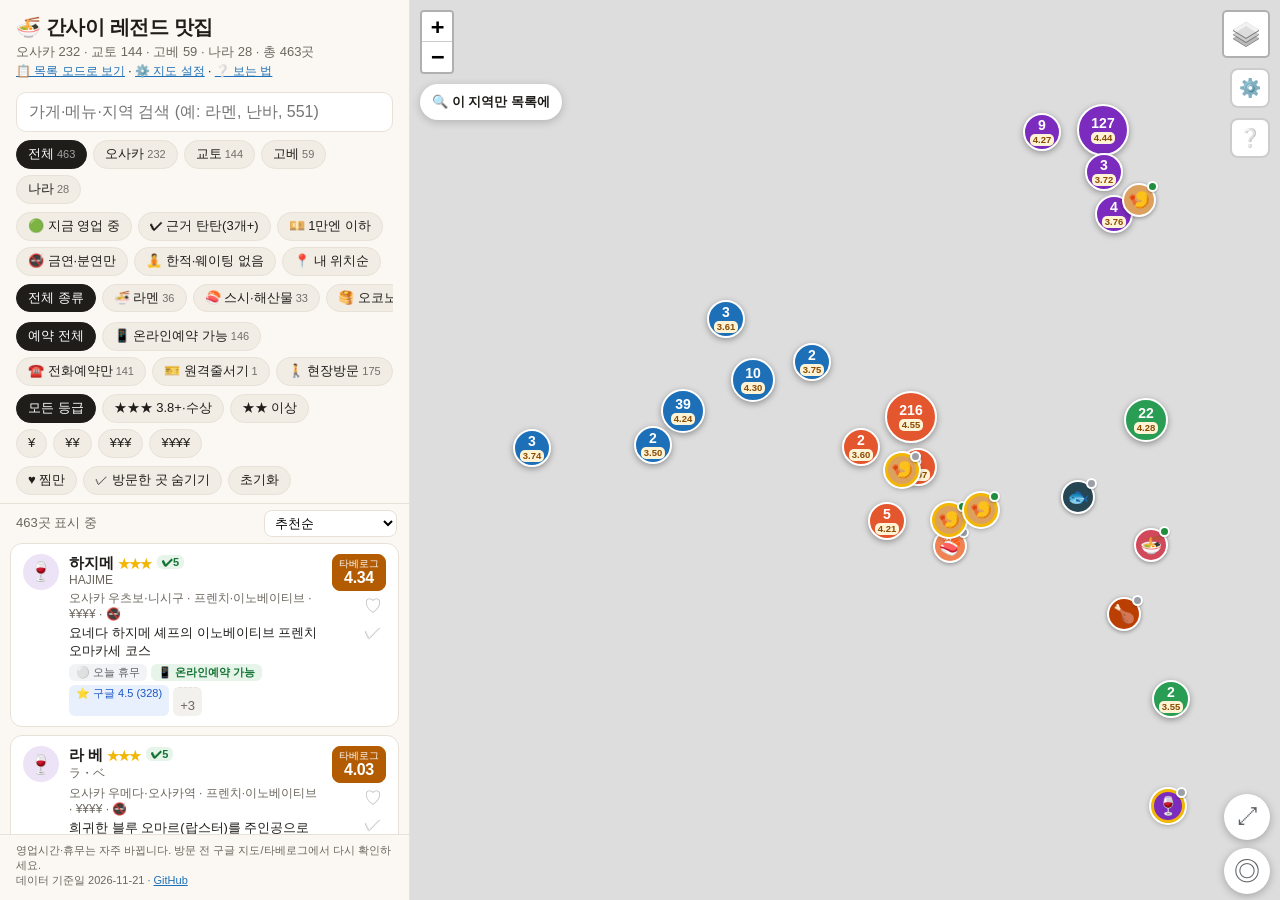
==== index.html @ a1453253 "Add one-tap '💴 1만엔 이하' quick filter After the expansion the recommended order starts with ¥10,000+ c" ====
<!DOCTYPE html>
<html lang="ko">
<head>
  <meta charset="utf-8">
  <meta name="viewport" content="width=device-width, initial-scale=1, viewport-fit=cover">
  <title>간사이 레전드 맛집 지도 · 오사카 교토 고베 나라</title>
  <meta name="description" content="오사카·교토·고베·나라 레전드 맛집 DB와 지도 (타베로그 점수·미쉐린·노포 기준, 온라인 예약·웨이팅·영업시간)">
  <link rel="icon" href="data:image/svg+xml,<svg xmlns='http://www.w3.org/2000/svg' viewBox='0 0 100 100'><text y='.9em' font-size='90'>🍜</text></svg>">
  <link rel="stylesheet" href="assets/vendor/leaflet/leaflet.css">
  <link rel="stylesheet" href="assets/vendor/leaflet/MarkerCluster.css">
  <link rel="stylesheet" href="assets/vendor/leaflet/MarkerCluster.Default.css">
  <link rel="stylesheet" href="assets/vendor/maplibre/maplibre-gl.css">
  <link rel="stylesheet" href="assets/style.css">
  <meta name="color-scheme" content="light dark">
  <meta name="theme-color" content="#fbf8f3" media="(prefers-color-scheme: light)">
  <meta name="theme-color" content="#14120f" media="(prefers-color-scheme: dark)">
  <link rel="manifest" href="manifest.webmanifest">
  <link rel="apple-touch-icon" href="assets/icons/apple-touch-icon.png">
  <meta name="apple-mobile-web-app-capable" content="yes">
  <meta name="mobile-web-app-capable" content="yes">
  <meta name="apple-mobile-web-app-title" content="맛집">
  <meta name="apple-mobile-web-app-status-bar-style" content="default">
  <meta name="format-detection" content="telephone=no">
</head>
<body>
  <div class="app">
    <aside class="panel" id="panel">
      <header class="head">
        <h1>🍜 간사이 레전드 맛집</h1>
        <p class="sub" id="sub">오사카 · 교토 · 고베 · 나라</p>
        <p class="modenote2"><a href="list.html">📋 목록 모드로 보기</a> · <button id="mapSettings" class="linkbtn" type="button">⚙️ 지도 설정</button> · <button id="helpBtn" class="linkbtn" type="button">❔ 보는 법</button></p>
      </header>

      <div class="filters">
        <input id="q" class="search" type="search" placeholder="가게·메뉴·지역 검색 (예: 라멘, 난바, 551)" autocomplete="off">
        <div class="chips" id="regionChips" role="group" aria-label="지역"></div>
        <div class="chips scroll" id="areaChips" role="group" aria-label="세부 지역" hidden></div>
        <div class="row quick">
          <button class="chip toggle" id="openNow" aria-pressed="false">🟢 지금 영업 중</button>
          <button class="chip toggle" id="strong" aria-pressed="false">✔ 근거 탄탄(3개+)</button>
          <button class="chip toggle" id="cheap" aria-pressed="false">💴 1만엔 이하</button>
          <button class="chip toggle" id="noSmoke" aria-pressed="false">🚭 금연·분연만</button>
          <button class="chip toggle" id="easyWait" aria-pressed="false">🧘 한적·웨이팅 없음</button>
          <button class="chip" id="locate">📍 내 위치순</button>
          <button class="chip more" id="moreFilters">필터 더보기 ▾</button>
        </div>
        <div class="secondary">
          <div class="chips scroll" id="catChips" role="group" aria-label="카테고리"></div>
          <div class="chips" id="bookChips" role="group" aria-label="예약 방식"></div>
          <div class="row">
            <div class="chips" id="levelChips" role="group" aria-label="등급"></div>
            <div class="chips" id="priceChips" role="group" aria-label="가격"></div>
          </div>
          <div class="row">
            <button class="chip toggle" id="favOnly" aria-pressed="false">♥ 찜만</button>
            <button class="chip" id="favRoute" hidden>🗺 찜한 곳 구글맵 경로</button>
            <button class="chip" id="favShare" hidden>📤 찜 목록 공유</button>
            <button class="chip toggle" id="hideVisited" aria-pressed="false">✓ 방문한 곳 숨기기</button>
            <button class="chip" id="reset">초기화</button>
          </div>
        </div>
      </div>

      <div class="countbar">
        <div class="count" id="count"></div>
        <select id="sort" class="sort" aria-label="정렬">
          <option value="level">추천순</option>
          <option value="tabelog">타베로그 점수순</option>
          <option value="quiet">한적한 순</option>
          <option value="grating">구글 평점순</option>
          <option value="google">구글 리뷰 많은순</option>
        </select>
      </div>
      <ol class="list" id="list"></ol>

      <footer class="foot">
        영업시간·휴무는 자주 바뀝니다. 방문 전 구글 지도/타베로그에서 다시 확인하세요.<br>
        <span id="gen"></span> · <a href="https://github.com/tkdrn416/matzip">GitHub</a>
      </footer>
    </aside>

    <main class="mapwrap">
      <div id="map" aria-label="맛집 지도"></div>
      <div id="pcard" class="pcard" hidden></div>
    </main>
  </div>

  <div id="viewSeg" class="viewseg" role="group" aria-label="보기 전환"><button type="button" data-view="map" aria-pressed="false">🗺 지도</button><button type="button" data-view="list" aria-pressed="false">📋 목록</button></div>
  <div id="toast" class="toast" role="status" hidden></div>

  <dialog id="setDlg" class="dlg">
    <h3>⚙️ 지도 설정</h3>
    <p class="cnote">구글 지도(한국어)로 보려면 <b>브라우저용 Google Maps 키</b>를 넣으세요. 키는 이 기기에만 저장됩니다.
      키는 Google Cloud 에서 <b>Map Tiles API</b>를 켜고, 웹사이트 제한을 <code>https://tkdrn416.github.io/*</code> 로 건 키여야 해요.</p>
    <label class="cform1">브라우저용 키 <input type="text" id="gkeyInput" autocomplete="off" spellcheck="false" placeholder="AIza…"></label>
    <p id="gkeyStatus" class="cnote"></p>
    <div class="dlgbtns"><button id="gkeySave" class="cta">저장</button><button id="setClose">닫기</button></div>
  </dialog>

  <dialog id="dlg" class="dlg">
    <h3 id="dlgTitle"></h3>
    <div id="dlgExtra"></div>
    <textarea id="dlgText" rows="9" readonly></textarea>
    <div class="dlgbtns"><button id="dlgCopy" class="cta">복사</button><button id="dlgClose">닫기</button></div>
  </dialog>

  <dialog id="helpDlg" class="dlg help">
    <h3>❔ 보는 법</h3>
    <dl>
      <dt>지도 핀</dt><dd>색·그림 = 음식 종류. 핀 옆 <b style="color:#1e8e3e">●</b> 지금 영업 중, <b style="color:#9aa0a6">●</b> 영업 전·휴무. 많이 확대하면 이름과 타베로그 점수가 보여요.</dd>
      <dt>숫자 원(묶음)</dt><dd>큰 숫자 = 가게 수, 아래 작은 숫자 = 그 안에서 <b>가장 높은 타베로그 점수</b>. 누르면 확대돼요.</dd>
      <dt>타베로그 점수</dt><dd>3.5 이상 상위권 · 3.8 이상 최상위 · 4.0 이상 일본 전국 톱클래스.</dd>
      <dt>★ 등급</dt><dd>★★★ 필수 레전드(3.80+·미쉐린 별·Award) · ★★ 강력 추천(3.60+·백명점·빕구르망) · ★ 추천. 🏯 = 점수보다 역사·명물로 가 볼 만한 곳.</dd>
      <dt>✔ 신뢰도</dt><dd>서로 다른 근거 수(타베로그 3.6+, 백명점, Award, 미쉐린, 구글 4.2+, 유튜브, 노포, 언론). <b>✔3 이상이면 탄탄</b> — "✔ 근거 탄탄" 필터.</dd>
      <dt>예약</dt><dd>📱 온라인 예약 · ☎️ 전화 예약만 · 🎫 원격 번호표 · 🚶 예약 불가(가서 줄 서기)</dd>
      <dt>웨이팅</dt><dd>⏳ 최근 후기 기준 피크 시간 예상 대기 · 🧘 한적한 편. 실시간이 아니에요.</dd>
      <dt>흡연</dt><dd>🚭 금연 · 🚪 분연(흡연실 따로) · 💨 가열식 담배만 · 🚬 좌석 흡연 가능</dd>
      <dt>지도 길게 누르기</dt><dd>"여기서 가까운 순" 또는 "숙소로 저장" → 숙소에서 가까운 순 정렬.</dd>
      <dt>오프라인</dt><dd>한 번 본 동네의 지도와 전체 목록은 로밍이 끊겨도 보여요(홈 화면에 추가 권장).</dd>
    </dl>
    <div class="dlgbtns"><button id="helpClose" class="cta">닫기</button></div>
  </dialog>
  <script src="assets/vendor/leaflet/leaflet.js"></script>
  <script src="assets/vendor/leaflet/leaflet.markercluster.js"></script>
  <script src="assets/vendor/maplibre/maplibre-gl.js"></script>
  <script src="assets/vendor/maplibre/leaflet-maplibre-gl.js"></script>
  <script src="data/restaurants.js"></script>
  <script src="assets/config.js" onerror="void 0"></script>
  <script src="assets/app.js"></script>
  <script>
    // 오프라인 지원(https 에서만). 아티팩트·로컬 파일에선 건너뜀
    if ("serviceWorker" in navigator && location.protocol === "https:" && window.top === window.self) {
      navigator.serviceWorker.register("sw.js").catch(() => {});
    }
  </script>
</body>
</html>
---- assets/vendor/leaflet/leaflet.css ----
/* required styles */

.leaflet-pane,
.leaflet-tile,
.leaflet-marker-icon,
.leaflet-marker-shadow,
.leaflet-tile-container,
.leaflet-pane > svg,
.leaflet-pane > canvas,
.leaflet-zoom-box,
.leaflet-image-layer,
.leaflet-layer {
	position: absolute;
	left: 0;
	top: 0;
	}
.leaflet-container {
	overflow: hidden;
	}
.leaflet-tile,
.leaflet-marker-icon,
.leaflet-marker-shadow {
	-webkit-user-select: none;
	   -moz-user-select: none;
	        user-select: none;
	  -webkit-user-drag: none;
	}
/* Prevents IE11 from highlighting tiles in blue */
.leaflet-tile::selection {
	background: transparent;
}
/* Safari renders non-retina tile on retina better with this, but Chrome is worse */
.leaflet-safari .leaflet-tile {
	image-rendering: -webkit-optimize-contrast;
	}
/* hack that prevents hw layers "stretching" when loading new tiles */
.leaflet-safari .leaflet-tile-container {
	width: 1600px;
	height: 1600px;
	-webkit-transform-origin: 0 0;
	}
.leaflet-marker-icon,
.leaflet-marker-shadow {
	display: block;
	}
/* .leaflet-container svg: reset svg max-width decleration shipped in Joomla! (joomla.org) 3.x */
/* .leaflet-container img: map is broken in FF if you have max-width: 100% on tiles */
.leaflet-container .leaflet-overlay-pane svg {
	max-width: none !important;
	max-height: none !important;
	}
.leaflet-container .leaflet-marker-pane img,
.leaflet-container .leaflet-shadow-pane img,
.leaflet-container .leaflet-tile-pane img,
.leaflet-container img.leaflet-image-layer,
.leaflet-container .leaflet-tile {
	max-width: none !important;
	max-height: none !important;
	width: auto;
	padding: 0;
	}

.leaflet-container img.leaflet-tile {
	/* See: https://bugs.chromium.org/p/chromium/issues/detail?id=600120 */
	mix-blend-mode: plus-lighter;
}

.leaflet-container.leaflet-touch-zoom {
	-ms-touch-action: pan-x pan-y;
	touch-action: pan-x pan-y;
	}
.leaflet-container.leaflet-touch-drag {
	-ms-touch-action: pinch-zoom;
	/* Fallback for FF which doesn't support pinch-zoom */
	touch-action: none;
	touch-action: pinch-zoom;
}
.leaflet-container.leaflet-touch-drag.leaflet-touch-zoom {
	-ms-touch-action: none;
	touch-action: none;
}
.leaflet-container {
	-webkit-tap-highlight-color: transparent;
}
.leaflet-container a {
	-webkit-tap-highlight-color: rgba(51, 181, 229, 0.4);
}
.leaflet-tile {
	filter: inherit;
	visibility: hidden;
	}
.leaflet-tile-loaded {
	visibility: inherit;
	}
.leaflet-zoom-box {
	width: 0;
	height: 0;
	-moz-box-sizing: border-box;
	     box-sizing: border-box;
	z-index: 800;
	}
/* workaround for https://bugzilla.mozilla.org/show_bug.cgi?id=888319 */
.leaflet-overlay-pane svg {
	-moz-user-select: none;
	}

.leaflet-pane         { z-index: 400; }

.leaflet-tile-pane    { z-index: 200; }
.leaflet-overlay-pane { z-index: 400; }
.leaflet-shadow-pane  { z-index: 500; }
.leaflet-marker-pane  { z-index: 600; }
.leaflet-tooltip-pane   { z-index: 650; }
.leaflet-popup-pane   { z-index: 700; }

.leaflet-map-pane canvas { z-index: 100; }
.leaflet-map-pane svg    { z-index: 200; }

.leaflet-vml-shape {
	width: 1px;
	height: 1px;
	}
.lvml {
	behavior: url(#default#VML);
	display: inline-block;
	position: absolute;
	}


/* control positioning */

.leaflet-control {
	position: relative;
	z-index: 800;
	pointer-events: visiblePainted; /* IE 9-10 doesn't have auto */
	pointer-events: auto;
	}
.leaflet-top,
.leaflet-bottom {
	position: absolute;
	z-index: 1000;
	pointer-events: none;
	}
.leaflet-top {
	top: 0;
	}
.leaflet-right {
	right: 0;
	}
.leaflet-bottom {
	bottom: 0;
	}
.leaflet-left {
	left: 0;
	}
.leaflet-control {
	float: left;
	clear: both;
	}
.leaflet-right .leaflet-control {
	float: right;
	}
.leaflet-top .leaflet-control {
	margin-top: 10px;
	}
.leaflet-bottom .leaflet-control {
	margin-bottom: 10px;
	}
.leaflet-left .leaflet-control {
	margin-left: 10px;
	}
.leaflet-right .leaflet-control {
	margin-right: 10px;
	}


/* zoom and fade animations */

.leaflet-fade-anim .leaflet-popup {
	opacity: 0;
	-webkit-transition: opacity 0.2s linear;
	   -moz-transition: opacity 0.2s linear;
	        transition: opacity 0.2s linear;
	}
.leaflet-fade-anim .leaflet-map-pane .leaflet-popup {
	opacity: 1;
	}
.leaflet-zoom-animated {
	-webkit-transform-origin: 0 0;
	    -ms-transform-origin: 0 0;
	        transform-origin: 0 0;
	}
svg.leaflet-zoom-animated {
	will-change: transform;
}

.leaflet-zoom-anim .leaflet-zoom-animated {
	-webkit-transition: -webkit-transform 0.25s cubic-bezier(0,0,0.25,1);
	   -moz-transition:    -moz-transform 0.25s cubic-bezier(0,0,0.25,1);
	        transition:         transform 0.25s cubic-bezier(0,0,0.25,1);
	}
.leaflet-zoom-anim .leaflet-tile,
.leaflet-pan-anim .leaflet-tile {
	-webkit-transition: none;
	   -moz-transition: none;
	        transition: none;
	}

.leaflet-zoom-anim .leaflet-zoom-hide {
	visibility: hidden;
	}


/* cursors */

.leaflet-interactive {
	cursor: pointer;
	}
.leaflet-grab {
	cursor: -webkit-grab;
	cursor:    -moz-grab;
	cursor:         grab;
	}
.leaflet-crosshair,
.leaflet-crosshair .leaflet-interactive {
	cursor: crosshair;
	}
.leaflet-popup-pane,
.leaflet-control {
	cursor: auto;
	}
.leaflet-dragging .leaflet-grab,
.leaflet-dragging .leaflet-grab .leaflet-interactive,
.leaflet-dragging .leaflet-marker-draggable {
	cursor: move;
	cursor: -webkit-grabbing;
	cursor:    -moz-grabbing;
	cursor:         grabbing;
	}

/* marker & overlays interactivity */
.leaflet-marker-icon,
.leaflet-marker-shadow,
.leaflet-image-layer,
.leaflet-pane > svg path,
.leaflet-tile-container {
	pointer-events: none;
	}

.leaflet-marker-icon.leaflet-interactive,
.leaflet-image-layer.leaflet-interactive,
.leaflet-pane > svg path.leaflet-interactive,
svg.leaflet-image-layer.leaflet-interactive path {
	pointer-events: visiblePainted; /* IE 9-10 doesn't have auto */
	pointer-events: auto;
	}

/* visual tweaks */

.leaflet-container {
	background: #ddd;
	outline-offset: 1px;
	}
.leaflet-container a {
	color: #0078A8;
	}
.leaflet-zoom-box {
	border: 2px dotted #38f;
	background: rgba(255,255,255,0.5);
	}


/* general typography */
.leaflet-container {
	font-family: "Helvetica Neue", Arial, Helvetica, sans-serif;
	font-size: 12px;
	font-size: 0.75rem;
	line-height: 1.5;
	}


/* general toolbar styles */

.leaflet-bar {
	box-shadow: 0 1px 5px rgba(0,0,0,0.65);
	border-radius: 4px;
	}
.leaflet-bar a {
	background-color: #fff;
	border-bottom: 1px solid #ccc;
	width: 26px;
	height: 26px;
	line-height: 26px;
	display: block;
	text-align: center;
	text-decoration: none;
	color: black;
	}
.leaflet-bar a,
.leaflet-control-layers-toggle {
	background-position: 50% 50%;
	background-repeat: no-repeat;
	display: block;
	}
.leaflet-bar a:hover,
.leaflet-bar a:focus {
	background-color: #f4f4f4;
	}
.leaflet-bar a:first-child {
	border-top-left-radius: 4px;
	border-top-right-radius: 4px;
	}
.leaflet-bar a:last-child {
	border-bottom-left-radius: 4px;
	border-bottom-right-radius: 4px;
	border-bottom: none;
	}
.leaflet-bar a.leaflet-disabled {
	cursor: default;
	background-color: #f4f4f4;
	color: #bbb;
	}

.leaflet-touch .leaflet-bar a {
	width: 30px;
	height: 30px;
	line-height: 30px;
	}
.leaflet-touch .leaflet-bar a:first-child {
	border-top-left-radius: 2px;
	border-top-right-radius: 2px;
	}
.leaflet-touch .leaflet-bar a:last-child {
	border-bottom-left-radius: 2px;
	border-bottom-right-radius: 2px;
	}

/* zoom control */

.leaflet-control-zoom-in,
.leaflet-control-zoom-out {
	font: bold 18px 'Lucida Console', Monaco, monospace;
	text-indent: 1px;
	}

.leaflet-touch .leaflet-control-zoom-in, .leaflet-touch .leaflet-control-zoom-out  {
	font-size: 22px;
	}


/* layers control */

.leaflet-control-layers {
	box-shadow: 0 1px 5px rgba(0,0,0,0.4);
	background: #fff;
	border-radius: 5px;
	}
.leaflet-control-layers-toggle {
	background-image: url(images/layers.png);
	width: 36px;
	height: 36px;
	}
.leaflet-retina .leaflet-control-layers-toggle {
	background-image: url(images/layers-2x.png);
	background-size: 26px 26px;
	}
.leaflet-touch .leaflet-control-layers-toggle {
	width: 44px;
	height: 44px;
	}
.leaflet-control-layers .leaflet-control-layers-list,
.leaflet-control-layers-expanded .leaflet-control-layers-toggle {
	display: none;
	}
.leaflet-control-layers-expanded .leaflet-control-layers-list {
	display: block;
	position: relative;
	}
.leaflet-control-layers-expanded {
	padding: 6px 10px 6px 6px;
	color: #333;
	background: #fff;
	}
.leaflet-control-layers-scrollbar {
	overflow-y: scroll;
	overflow-x: hidden;
	padding-right: 5px;
	}
.leaflet-control-layers-selector {
	margin-top: 2px;
	position: relative;
	top: 1px;
	}
.leaflet-control-layers label {
	display: block;
	font-size: 13px;
	font-size: 1.08333em;
	}
.leaflet-control-layers-separator {
	height: 0;
	border-top: 1px solid #ddd;
	margin: 5px -10px 5px -6px;
	}

/* Default icon URLs */
.leaflet-default-icon-path { /* used only in path-guessing heuristic, see L.Icon.Default */
	background-image: url(images/marker-icon.png);
	}


/* attribution and scale controls */

.leaflet-container .leaflet-control-attribution {
	background: #fff;
	background: rgba(255, 255, 255, 0.8);
	margin: 0;
	}
.leaflet-control-attribution,
.leaflet-control-scale-line {
	padding: 0 5px;
	color: #333;
	line-height: 1.4;
	}
.leaflet-control-attribution a {
	text-decoration: none;
	}
.leaflet-control-attribution a:hover,
.leaflet-control-attribution a:focus {
	text-decoration: underline;
	}
.leaflet-attribution-flag {
	display: inline !important;
	vertical-align: baseline !important;
	width: 1em;
	height: 0.6669em;
	}
.leaflet-left .leaflet-control-scale {
	margin-left: 5px;
	}
.leaflet-bottom .leaflet-control-scale {
	margin-bottom: 5px;
	}
.leaflet-control-scale-line {
	border: 2px solid #777;
	border-top: none;
	line-height: 1.1;
	padding: 2px 5px 1px;
	white-space: nowrap;
	-moz-box-sizing: border-box;
	     box-sizing: border-box;
	background: rgba(255, 255, 255, 0.8);
	text-shadow: 1px 1px #fff;
	}
.leaflet-control-scale-line:not(:first-child) {
	border-top: 2px solid #777;
	border-bottom: none;
	margin-top: -2px;
	}
.leaflet-control-scale-line:not(:first-child):not(:last-child) {
	border-bottom: 2px solid #777;
	}

.leaflet-touch .leaflet-control-attribution,
.leaflet-touch .leaflet-control-layers,
.leaflet-touch .leaflet-bar {
	box-shadow: none;
	}
.leaflet-touch .leaflet-control-layers,
.leaflet-touch .leaflet-bar {
	border: 2px solid rgba(0,0,0,0.2);
	background-clip: padding-box;
	}


/* popup */

.leaflet-popup {
	position: absolute;
	text-align: center;
	margin-bottom: 20px;
	}
.leaflet-popup-content-wrapper {
	padding: 1px;
	text-align: left;
	border-radius: 12px;
	}
.leaflet-popup-content {
	margin: 13px 24px 13px 20px;
	line-height: 1.3;
	font-size: 13px;
	font-size: 1.08333em;
	min-height: 1px;
	}
.leaflet-popup-content p {
	margin: 17px 0;
	margin: 1.3em 0;
	}
.leaflet-popup-tip-container {
	width: 40px;
	height: 20px;
	position: absolute;
	left: 50%;
	margin-top: -1px;
	margin-left: -20px;
	overflow: hidden;
	pointer-events: none;
	}
.leaflet-popup-tip {
	width: 17px;
	height: 17px;
	padding: 1px;

	margin: -10px auto 0;
	pointer-events: auto;

	-webkit-transform: rotate(45deg);
	   -moz-transform: rotate(45deg);
	    -ms-transform: rotate(45deg);
	        transform: rotate(45deg);
	}
.leaflet-popup-content-wrapper,
.leaflet-popup-tip {
	background: white;
	color: #333;
	box-shadow: 0 3px 14px rgba(0,0,0,0.4);
	}
.leaflet-container a.leaflet-popup-close-button {
	position: absolute;
	top: 0;
	right: 0;
	border: none;
	text-align: center;
	width: 24px;
	height: 24px;
	font: 16px/24px Tahoma, Verdana, sans-serif;
	color: #757575;
	text-decoration: none;
	background: transparent;
	}
.leaflet-container a.leaflet-popup-close-button:hover,
.leaflet-container a.leaflet-popup-close-button:focus {
	color: #585858;
	}
.leaflet-popup-scrolled {
	overflow: auto;
	}

.leaflet-oldie .leaflet-popup-content-wrapper {
	-ms-zoom: 1;
	}
.leaflet-oldie .leaflet-popup-tip {
	width: 24px;
	margin: 0 auto;

	-ms-filter: "progid:DXImageTransform.Microsoft.Matrix(M11=0.70710678, M12=0.70710678, M21=-0.70710678, M22=0.70710678)";
	filter: progid:DXImageTransform.Microsoft.Matrix(M11=0.70710678, M12=0.70710678, M21=-0.70710678, M22=0.70710678);
	}

.leaflet-oldie .leaflet-control-zoom,
.leaflet-oldie .leaflet-control-layers,
.leaflet-oldie .leaflet-popup-content-wrapper,
.leaflet-oldie .leaflet-popup-tip {
	border: 1px solid #999;
	}


/* div icon */

.leaflet-div-icon {
	background: #fff;
	border: 1px solid #666;
	}


/* Tooltip */
/* Base styles for the element that has a tooltip */
.leaflet-tooltip {
	position: absolute;
	padding: 6px;
	background-color: #fff;
	border: 1px solid #fff;
	border-radius: 3px;
	color: #222;
	white-space: nowrap;
	-webkit-user-select: none;
	-moz-user-select: none;
	-ms-user-select: none;
	user-select: none;
	pointer-events: none;
	box-shadow: 0 1px 3px rgba(0,0,0,0.4);
	}
.leaflet-tooltip.leaflet-interactive {
	cursor: pointer;
	pointer-events: auto;
	}
.leaflet-tooltip-top:before,
.leaflet-tooltip-bottom:before,
.leaflet-tooltip-left:before,
.leaflet-tooltip-right:before {
	position: absolute;
	pointer-events: none;
	border: 6px solid transparent;
	background: transparent;
	content: "";
	}

/* Directions */

.leaflet-tooltip-bottom {
	margin-top: 6px;
}
.leaflet-tooltip-top {
	margin-top: -6px;
}
.leaflet-tooltip-bottom:before,
.leaflet-tooltip-top:before {
	left: 50%;
	margin-left: -6px;
	}
.leaflet-tooltip-top:before {
	bottom: 0;
	margin-bottom: -12px;
	border-top-color: #fff;
	}
.leaflet-tooltip-bottom:before {
	top: 0;
	margin-top: -12px;
	margin-left: -6px;
	border-bottom-color: #fff;
	}
.leaflet-tooltip-left {
	margin-left: -6px;
}
.leaflet-tooltip-right {
	margin-left: 6px;
}
.leaflet-tooltip-left:before,
.leaflet-tooltip-right:before {
	top: 50%;
	margin-top: -6px;
	}
.leaflet-tooltip-left:before {
	right: 0;
	margin-right: -12px;
	border-left-color: #fff;
	}
.leaflet-tooltip-right:before {
	left: 0;
	margin-left: -12px;
	border-right-color: #fff;
	}

/* Printing */

@media print {
	/* Prevent printers from removing background-images of controls. */
	.leaflet-control {
		-webkit-print-color-adjust: exact;
		print-color-adjust: exact;
		}
	}
---- assets/vendor/leaflet/MarkerCluster.css ----
.leaflet-cluster-anim .leaflet-marker-icon, .leaflet-cluster-anim .leaflet-marker-shadow {
	-webkit-transition: -webkit-transform 0.3s ease-out, opacity 0.3s ease-in;
	-moz-transition: -moz-transform 0.3s ease-out, opacity 0.3s ease-in;
	-o-transition: -o-transform 0.3s ease-out, opacity 0.3s ease-in;
	transition: transform 0.3s ease-out, opacity 0.3s ease-in;
}

.leaflet-cluster-spider-leg {
	/* stroke-dashoffset (duration and function) should match with leaflet-marker-icon transform in order to track it exactly */
	-webkit-transition: -webkit-stroke-dashoffset 0.3s ease-out, -webkit-stroke-opacity 0.3s ease-in;
	-moz-transition: -moz-stroke-dashoffset 0.3s ease-out, -moz-stroke-opacity 0.3s ease-in;
	-o-transition: -o-stroke-dashoffset 0.3s ease-out, -o-stroke-opacity 0.3s ease-in;
	transition: stroke-dashoffset 0.3s ease-out, stroke-opacity 0.3s ease-in;
}
---- assets/vendor/leaflet/MarkerCluster.Default.css ----
.marker-cluster-small {
	background-color: rgba(181, 226, 140, 0.6);
	}
.marker-cluster-small div {
	background-color: rgba(110, 204, 57, 0.6);
	}

.marker-cluster-medium {
	background-color: rgba(241, 211, 87, 0.6);
	}
.marker-cluster-medium div {
	background-color: rgba(240, 194, 12, 0.6);
	}

.marker-cluster-large {
	background-color: rgba(253, 156, 115, 0.6);
	}
.marker-cluster-large div {
	background-color: rgba(241, 128, 23, 0.6);
	}

	/* IE 6-8 fallback colors */
.leaflet-oldie .marker-cluster-small {
	background-color: rgb(181, 226, 140);
	}
.leaflet-oldie .marker-cluster-small div {
	background-color: rgb(110, 204, 57);
	}

.leaflet-oldie .marker-cluster-medium {
	background-color: rgb(241, 211, 87);
	}
.leaflet-oldie .marker-cluster-medium div {
	background-color: rgb(240, 194, 12);
	}

.leaflet-oldie .marker-cluster-large {
	background-color: rgb(253, 156, 115);
	}
.leaflet-oldie .marker-cluster-large div {
	background-color: rgb(241, 128, 23);
}

.marker-cluster {
	background-clip: padding-box;
	border-radius: 20px;
	}
.marker-cluster div {
	width: 30px;
	height: 30px;
	margin-left: 5px;
	margin-top: 5px;

	text-align: center;
	border-radius: 15px;
	font: 12px "Helvetica Neue", Arial, Helvetica, sans-serif;
	}
.marker-cluster span {
	line-height: 30px;
	}
---- assets/vendor/maplibre/maplibre-gl.css ----
.maplibregl-map{font:12px/20px Helvetica Neue,Arial,Helvetica,sans-serif;overflow:hidden;position:relative;-webkit-tap-highlight-color:rgb(0 0 0/0)}.maplibregl-canvas{left:0;position:absolute;top:0}.maplibregl-map:fullscreen{height:100%;width:100%}.maplibregl-ctrl-group button.maplibregl-ctrl-compass{touch-action:none}.maplibregl-canvas-container.maplibregl-interactive,.maplibregl-ctrl-group button.maplibregl-ctrl-compass{cursor:grab;-webkit-user-select:none;-moz-user-select:none;user-select:none}.maplibregl-canvas-container.maplibregl-interactive.maplibregl-track-pointer{cursor:pointer}.maplibregl-canvas-container.maplibregl-interactive:active,.maplibregl-ctrl-group button.maplibregl-ctrl-compass:active{cursor:grabbing}.maplibregl-canvas-container.maplibregl-touch-zoom-rotate,.maplibregl-canvas-container.maplibregl-touch-zoom-rotate .maplibregl-canvas{touch-action:pan-x pan-y}.maplibregl-canvas-container.maplibregl-touch-drag-pan,.maplibregl-canvas-container.maplibregl-touch-drag-pan .maplibregl-canvas{touch-action:pinch-zoom}.maplibregl-canvas-container.maplibregl-touch-zoom-rotate.maplibregl-touch-drag-pan,.maplibregl-canvas-container.maplibregl-touch-zoom-rotate.maplibregl-touch-drag-pan .maplibregl-canvas{touch-action:none}.maplibregl-canvas-container.maplibregl-touch-drag-pan.maplibregl-cooperative-gestures,.maplibregl-canvas-container.maplibregl-touch-drag-pan.maplibregl-cooperative-gestures .maplibregl-canvas{touch-action:pan-x pan-y}.maplibregl-ctrl-bottom-left,.maplibregl-ctrl-bottom-right,.maplibregl-ctrl-top-left,.maplibregl-ctrl-top-right{pointer-events:none;position:absolute;z-index:2}.maplibregl-ctrl-top-left{left:0;top:0}.maplibregl-ctrl-top-right{right:0;top:0}.maplibregl-ctrl-bottom-left{bottom:0;left:0}.maplibregl-ctrl-bottom-right{bottom:0;right:0}.maplibregl-ctrl{clear:both;pointer-events:auto;transform:translate(0)}.maplibregl-ctrl-top-left .maplibregl-ctrl{float:left;margin:10px 0 0 10px}.maplibregl-ctrl-top-right .maplibregl-ctrl{float:right;margin:10px 10px 0 0}.maplibregl-ctrl-bottom-left .maplibregl-ctrl{float:left;margin:0 0 10px 10px}.maplibregl-ctrl-bottom-right .maplibregl-ctrl{float:right;margin:0 10px 10px 0}.maplibregl-ctrl-group{background:#fff;border-radius:4px}.maplibregl-ctrl-group:not(:empty){box-shadow:0 0 0 2px rgba(0,0,0,.1)}@media (forced-colors:active){.maplibregl-ctrl-group:not(:empty){box-shadow:0 0 0 2px ButtonText}}.maplibregl-ctrl-group button{background-color:transparent;border:0;box-sizing:border-box;cursor:pointer;display:block;height:29px;outline:none;padding:0;width:29px}.maplibregl-ctrl-group button+button{border-top:1px solid #ddd}.maplibregl-ctrl button .maplibregl-ctrl-icon{background-position:50%;background-repeat:no-repeat;display:block;height:100%;width:100%}@media (forced-colors:active){.maplibregl-ctrl-icon{background-color:transparent}.maplibregl-ctrl-group button+button{border-top:1px solid ButtonText}}.maplibregl-ctrl button::-moz-focus-inner{border:0;padding:0}.maplibregl-ctrl-attrib-button:focus,.maplibregl-ctrl-group button:focus{box-shadow:0 0 2px 2px #0096ff}.maplibregl-ctrl button:disabled{cursor:not-allowed}.maplibregl-ctrl button:disabled .maplibregl-ctrl-icon{opacity:.25}@media (hover:hover){.maplibregl-ctrl button:not(:disabled):hover{background-color:rgba(0,0,0,.05)}}.maplibregl-ctrl button:not(:disabled):active{background-color:rgba(0,0,0,.05)}.maplibregl-ctrl-group button:focus:focus-visible{box-shadow:0 0 2px 2px #0096ff}.maplibregl-ctrl-group button:focus:not(:focus-visible){box-shadow:none}.maplibregl-ctrl-group button:focus:first-child{border-radius:4px 4px 0 0}.maplibregl-ctrl-group button:focus:last-child{border-radius:0 0 4px 4px}.maplibregl-ctrl-group button:focus:only-child{border-radius:inherit}.maplibregl-ctrl button.maplibregl-ctrl-zoom-out .maplibregl-ctrl-icon{background-image:url("data:image/svg+xml;charset=utf-8,%3Csvg xmlns='http://www.w3.org/2000/svg' width='29' height='29' fill='%23333' viewBox='0 0 29 29'%3E%3Cpath d='M10 13c-.75 0-1.5.75-1.5 1.5S9.25 16 10 16h9c.75 0 1.5-.75 1.5-1.5S19.75 13 19 13z'/%3E%3C/svg%3E")}.maplibregl-ctrl button.maplibregl-ctrl-zoom-in .maplibregl-ctrl-icon{background-image:url("data:image/svg+xml;charset=utf-8,%3Csvg xmlns='http://www.w3.org/2000/svg' width='29' height='29' fill='%23333' viewBox='0 0 29 29'%3E%3Cpath d='M14.5 8.5c-.75 0-1.5.75-1.5 1.5v3h-3c-.75 0-1.5.75-1.5 1.5S9.25 16 10 16h3v3c0 .75.75 1.5 1.5 1.5S16 19.75 16 19v-3h3c.75 0 1.5-.75 1.5-1.5S19.75 13 19 13h-3v-3c0-.75-.75-1.5-1.5-1.5'/%3E%3C/svg%3E")}@media (forced-colors:active){.maplibregl-ctrl button.maplibregl-ctrl-zoom-out .maplibregl-ctrl-icon{background-image:url("data:image/svg+xml;charset=utf-8,%3Csvg xmlns='http://www.w3.org/2000/svg' width='29' height='29' fill='%23fff' viewBox='0 0 29 29'%3E%3Cpath d='M10 13c-.75 0-1.5.75-1.5 1.5S9.25 16 10 16h9c.75 0 1.5-.75 1.5-1.5S19.75 13 19 13z'/%3E%3C/svg%3E")}.maplibregl-ctrl button.maplibregl-ctrl-zoom-in .maplibregl-ctrl-icon{background-image:url("data:image/svg+xml;charset=utf-8,%3Csvg xmlns='http://www.w3.org/2000/svg' width='29' height='29' fill='%23fff' viewBox='0 0 29 29'%3E%3Cpath d='M14.5 8.5c-.75 0-1.5.75-1.5 1.5v3h-3c-.75 0-1.5.75-1.5 1.5S9.25 16 10 16h3v3c0 .75.75 1.5 1.5 1.5S16 19.75 16 19v-3h3c.75 0 1.5-.75 1.5-1.5S19.75 13 19 13h-3v-3c0-.75-.75-1.5-1.5-1.5'/%3E%3C/svg%3E")}}@media (forced-colors:active) and (prefers-color-scheme:light){.maplibregl-ctrl button.maplibregl-ctrl-zoom-out .maplibregl-ctrl-icon{background-image:url("data:image/svg+xml;charset=utf-8,%3Csvg xmlns='http://www.w3.org/2000/svg' width='29' height='29' viewBox='0 0 29 29'%3E%3Cpath d='M10 13c-.75 0-1.5.75-1.5 1.5S9.25 16 10 16h9c.75 0 1.5-.75 1.5-1.5S19.75 13 19 13z'/%3E%3C/svg%3E")}.maplibregl-ctrl button.maplibregl-ctrl-zoom-in .maplibregl-ctrl-icon{background-image:url("data:image/svg+xml;charset=utf-8,%3Csvg xmlns='http://www.w3.org/2000/svg' width='29' height='29' viewBox='0 0 29 29'%3E%3Cpath d='M14.5 8.5c-.75 0-1.5.75-1.5 1.5v3h-3c-.75 0-1.5.75-1.5 1.5S9.25 16 10 16h3v3c0 .75.75 1.5 1.5 1.5S16 19.75 16 19v-3h3c.75 0 1.5-.75 1.5-1.5S19.75 13 19 13h-3v-3c0-.75-.75-1.5-1.5-1.5'/%3E%3C/svg%3E")}}.maplibregl-ctrl button.maplibregl-ctrl-fullscreen .maplibregl-ctrl-icon{background-image:url("data:image/svg+xml;charset=utf-8,%3Csvg xmlns='http://www.w3.org/2000/svg' width='29' height='29' fill='%23333' viewBox='0 0 29 29'%3E%3Cpath d='M24 16v5.5c0 1.75-.75 2.5-2.5 2.5H16v-1l3-1.5-4-5.5 1-1 5.5 4 1.5-3zM6 16l1.5 3 5.5-4 1 1-4 5.5 3 1.5v1H7.5C5.75 24 5 23.25 5 21.5V16zm7-11v1l-3 1.5 4 5.5-1 1-5.5-4L6 13H5V7.5C5 5.75 5.75 5 7.5 5zm11 2.5c0-1.75-.75-2.5-2.5-2.5H16v1l3 1.5-4 5.5 1 1 5.5-4 1.5 3h1z'/%3E%3C/svg%3E")}.maplibregl-ctrl button.maplibregl-ctrl-shrink .maplibregl-ctrl-icon{background-image:url("data:image/svg+xml;charset=utf-8,%3Csvg xmlns='http://www.w3.org/2000/svg' width='29' height='29' viewBox='0 0 29 29'%3E%3Cpath d='M18.5 16c-1.75 0-2.5.75-2.5 2.5V24h1l1.5-3 5.5 4 1-1-4-5.5 3-1.5v-1zM13 18.5c0-1.75-.75-2.5-2.5-2.5H5v1l3 1.5L4 24l1 1 5.5-4 1.5 3h1zm3-8c0 1.75.75 2.5 2.5 2.5H24v-1l-3-1.5L25 5l-1-1-5.5 4L17 5h-1zM10.5 13c1.75 0 2.5-.75 2.5-2.5V5h-1l-1.5 3L5 4 4 5l4 5.5L5 12v1z'/%3E%3C/svg%3E")}@media (forced-colors:active){.maplibregl-ctrl button.maplibregl-ctrl-fullscreen .maplibregl-ctrl-icon{background-image:url("data:image/svg+xml;charset=utf-8,%3Csvg xmlns='http://www.w3.org/2000/svg' width='29' height='29' fill='%23fff' viewBox='0 0 29 29'%3E%3Cpath d='M24 16v5.5c0 1.75-.75 2.5-2.5 2.5H16v-1l3-1.5-4-5.5 1-1 5.5 4 1.5-3zM6 16l1.5 3 5.5-4 1 1-4 5.5 3 1.5v1H7.5C5.75 24 5 23.25 5 21.5V16zm7-11v1l-3 1.5 4 5.5-1 1-5.5-4L6 13H5V7.5C5 5.75 5.75 5 7.5 5zm11 2.5c0-1.75-.75-2.5-2.5-2.5H16v1l3 1.5-4 5.5 1 1 5.5-4 1.5 3h1z'/%3E%3C/svg%3E")}.maplibregl-ctrl button.maplibregl-ctrl-shrink .maplibregl-ctrl-icon{background-image:url("data:image/svg+xml;charset=utf-8,%3Csvg xmlns='http://www.w3.org/2000/svg' width='29' height='29' fill='%23fff' viewBox='0 0 29 29'%3E%3Cpath d='M18.5 16c-1.75 0-2.5.75-2.5 2.5V24h1l1.5-3 5.5 4 1-1-4-5.5 3-1.5v-1zM13 18.5c0-1.75-.75-2.5-2.5-2.5H5v1l3 1.5L4 24l1 1 5.5-4 1.5 3h1zm3-8c0 1.75.75 2.5 2.5 2.5H24v-1l-3-1.5L25 5l-1-1-5.5 4L17 5h-1zM10.5 13c1.75 0 2.5-.75 2.5-2.5V5h-1l-1.5 3L5 4 4 5l4 5.5L5 12v1z'/%3E%3C/svg%3E")}}@media (forced-colors:active) and (prefers-color-scheme:light){.maplibregl-ctrl button.maplibregl-ctrl-fullscreen .maplibregl-ctrl-icon{background-image:url("data:image/svg+xml;charset=utf-8,%3Csvg xmlns='http://www.w3.org/2000/svg' width='29' height='29' viewBox='0 0 29 29'%3E%3Cpath d='M24 16v5.5c0 1.75-.75 2.5-2.5 2.5H16v-1l3-1.5-4-5.5 1-1 5.5 4 1.5-3zM6 16l1.5 3 5.5-4 1 1-4 5.5 3 1.5v1H7.5C5.75 24 5 23.25 5 21.5V16zm7-11v1l-3 1.5 4 5.5-1 1-5.5-4L6 13H5V7.5C5 5.75 5.75 5 7.5 5zm11 2.5c0-1.75-.75-2.5-2.5-2.5H16v1l3 1.5-4 5.5 1 1 5.5-4 1.5 3h1z'/%3E%3C/svg%3E")}.maplibregl-ctrl button.maplibregl-ctrl-shrink .maplibregl-ctrl-icon{background-image:url("data:image/svg+xml;charset=utf-8,%3Csvg xmlns='http://www.w3.org/2000/svg' width='29' height='29' viewBox='0 0 29 29'%3E%3Cpath d='M18.5 16c-1.75 0-2.5.75-2.5 2.5V24h1l1.5-3 5.5 4 1-1-4-5.5 3-1.5v-1zM13 18.5c0-1.75-.75-2.5-2.5-2.5H5v1l3 1.5L4 24l1 1 5.5-4 1.5 3h1zm3-8c0 1.75.75 2.5 2.5 2.5H24v-1l-3-1.5L25 5l-1-1-5.5 4L17 5h-1zM10.5 13c1.75 0 2.5-.75 2.5-2.5V5h-1l-1.5 3L5 4 4 5l4 5.5L5 12v1z'/%3E%3C/svg%3E")}}.maplibregl-ctrl button.maplibregl-ctrl-compass .maplibregl-ctrl-icon{background-image:url("data:image/svg+xml;charset=utf-8,%3Csvg xmlns='http://www.w3.org/2000/svg' width='29' height='29' fill='%23333' viewBox='0 0 29 29'%3E%3Cpath d='m10.5 14 4-8 4 8z'/%3E%3Cpath fill='%23ccc' d='m10.5 16 4 8 4-8z'/%3E%3C/svg%3E")}@media (forced-colors:active){.maplibregl-ctrl button.maplibregl-ctrl-compass .maplibregl-ctrl-icon{background-image:url("data:image/svg+xml;charset=utf-8,%3Csvg xmlns='http://www.w3.org/2000/svg' width='29' height='29' fill='%23fff' viewBox='0 0 29 29'%3E%3Cpath d='m10.5 14 4-8 4 8z'/%3E%3Cpath fill='%23ccc' d='m10.5 16 4 8 4-8z'/%3E%3C/svg%3E")}}@media (forced-colors:active) and (prefers-color-scheme:light){.maplibregl-ctrl button.maplibregl-ctrl-compass .maplibregl-ctrl-icon{background-image:url("data:image/svg+xml;charset=utf-8,%3Csvg xmlns='http://www.w3.org/2000/svg' width='29' height='29' viewBox='0 0 29 29'%3E%3Cpath d='m10.5 14 4-8 4 8z'/%3E%3Cpath fill='%23ccc' d='m10.5 16 4 8 4-8z'/%3E%3C/svg%3E")}}.maplibregl-ctrl button.maplibregl-ctrl-globe .maplibregl-ctrl-icon{background-image:url("data:image/svg+xml;charset=utf-8,%3Csvg xmlns='http://www.w3.org/2000/svg' width='22' height='22' fill='none' stroke='%23333' viewBox='0 0 22 22'%3E%3Ccircle cx='11' cy='11' r='8.5'/%3E%3Cpath d='M17.5 11c0 4.819-3.02 8.5-6.5 8.5S4.5 15.819 4.5 11 7.52 2.5 11 2.5s6.5 3.681 6.5 8.5Z'/%3E%3Cpath d='M13.5 11c0 2.447-.331 4.64-.853 6.206-.262.785-.562 1.384-.872 1.777-.314.399-.58.517-.775.517s-.461-.118-.775-.517c-.31-.393-.61-.992-.872-1.777C8.831 15.64 8.5 13.446 8.5 11s.331-4.64.853-6.206c.262-.785.562-1.384.872-1.777.314-.399.58-.517.775-.517s.461.118.775.517c.31.393.61.992.872 1.777.522 1.565.853 3.76.853 6.206Z'/%3E%3Cpath d='M11 7.5c-1.909 0-3.622-.166-4.845-.428-.616-.132-1.08-.283-1.379-.434a1.3 1.3 0 0 1-.224-.138q.07-.058.224-.138c.299-.151.763-.302 1.379-.434C7.378 5.666 9.091 5.5 11 5.5s3.622.166 4.845.428c.616.132 1.08.283 1.379.434.105.053.177.1.224.138q-.07.058-.224.138c-.299.151-.763.302-1.379.434-1.223.262-2.936.428-4.845.428ZM4.486 6.436ZM11 16.5c-1.909 0-3.622-.166-4.845-.428-.616-.132-1.08-.283-1.379-.434a1.3 1.3 0 0 1-.224-.138 1.3 1.3 0 0 1 .224-.138c.299-.151.763-.302 1.379-.434C7.378 14.666 9.091 14.5 11 14.5s3.622.166 4.845.428c.616.132 1.08.283 1.379.434.105.053.177.1.224.138a1.3 1.3 0 0 1-.224.138c-.299.151-.763.302-1.379.434-1.223.262-2.936.428-4.845.428Zm-6.514-1.064ZM11 12.5c-2.46 0-4.672-.222-6.255-.574-.796-.177-1.406-.38-1.805-.59a1.5 1.5 0 0 1-.39-.272.3.3 0 0 1-.047-.064.3.3 0 0 1 .048-.064c.066-.073.189-.167.389-.272.399-.21 1.009-.413 1.805-.59C6.328 9.722 8.54 9.5 11 9.5s4.672.222 6.256.574c.795.177 1.405.38 1.804.59.2.105.323.2.39.272a.3.3 0 0 1 .047.064.3.3 0 0 1-.048.064 1.4 1.4 0 0 1-.389.272c-.399.21-1.009.413-1.804.59-1.584.352-3.796.574-6.256.574Zm-8.501-1.51v.002zm0 .018v.002zm17.002.002v-.002zm0-.018v-.002z'/%3E%3C/svg%3E")}.maplibregl-ctrl button.maplibregl-ctrl-globe-enabled .maplibregl-ctrl-icon{background-image:url("data:image/svg+xml;charset=utf-8,%3Csvg xmlns='http://www.w3.org/2000/svg' width='22' height='22' fill='none' stroke='%2333b5e5' viewBox='0 0 22 22'%3E%3Ccircle cx='11' cy='11' r='8.5'/%3E%3Cpath d='M17.5 11c0 4.819-3.02 8.5-6.5 8.5S4.5 15.819 4.5 11 7.52 2.5 11 2.5s6.5 3.681 6.5 8.5Z'/%3E%3Cpath d='M13.5 11c0 2.447-.331 4.64-.853 6.206-.262.785-.562 1.384-.872 1.777-.314.399-.58.517-.775.517s-.461-.118-.775-.517c-.31-.393-.61-.992-.872-1.777C8.831 15.64 8.5 13.446 8.5 11s.331-4.64.853-6.206c.262-.785.562-1.384.872-1.777.314-.399.58-.517.775-.517s.461.118.775.517c.31.393.61.992.872 1.777.522 1.565.853 3.76.853 6.206Z'/%3E%3Cpath d='M11 7.5c-1.909 0-3.622-.166-4.845-.428-.616-.132-1.08-.283-1.379-.434a1.3 1.3 0 0 1-.224-.138q.07-.058.224-.138c.299-.151.763-.302 1.379-.434C7.378 5.666 9.091 5.5 11 5.5s3.622.166 4.845.428c.616.132 1.08.283 1.379.434.105.053.177.1.224.138q-.07.058-.224.138c-.299.151-.763.302-1.379.434-1.223.262-2.936.428-4.845.428ZM4.486 6.436ZM11 16.5c-1.909 0-3.622-.166-4.845-.428-.616-.132-1.08-.283-1.379-.434a1.3 1.3 0 0 1-.224-.138 1.3 1.3 0 0 1 .224-.138c.299-.151.763-.302 1.379-.434C7.378 14.666 9.091 14.5 11 14.5s3.622.166 4.845.428c.616.132 1.08.283 1.379.434.105.053.177.1.224.138a1.3 1.3 0 0 1-.224.138c-.299.151-.763.302-1.379.434-1.223.262-2.936.428-4.845.428Zm-6.514-1.064ZM11 12.5c-2.46 0-4.672-.222-6.255-.574-.796-.177-1.406-.38-1.805-.59a1.5 1.5 0 0 1-.39-.272.3.3 0 0 1-.047-.064.3.3 0 0 1 .048-.064c.066-.073.189-.167.389-.272.399-.21 1.009-.413 1.805-.59C6.328 9.722 8.54 9.5 11 9.5s4.672.222 6.256.574c.795.177 1.405.38 1.804.59.2.105.323.2.39.272a.3.3 0 0 1 .047.064.3.3 0 0 1-.048.064 1.4 1.4 0 0 1-.389.272c-.399.21-1.009.413-1.804.59-1.584.352-3.796.574-6.256.574Zm-8.501-1.51v.002zm0 .018v.002zm17.002.002v-.002zm0-.018v-.002z'/%3E%3C/svg%3E")}.maplibregl-ctrl button.maplibregl-ctrl-terrain .maplibregl-ctrl-icon{background-image:url("data:image/svg+xml;charset=utf-8,%3Csvg xmlns='http://www.w3.org/2000/svg' width='22' height='22' fill='%23333' viewBox='0 0 22 22'%3E%3Cpath d='m1.754 13.406 4.453-4.851 3.09 3.09 3.281 3.277.969-.969-3.309-3.312 3.844-4.121 6.148 6.886h1.082v-.855l-7.207-8.07-4.84 5.187L6.169 6.57l-5.48 5.965v.871ZM.688 16.844h20.625v1.375H.688Zm0 0'/%3E%3C/svg%3E")}.maplibregl-ctrl button.maplibregl-ctrl-terrain-enabled .maplibregl-ctrl-icon{background-image:url("data:image/svg+xml;charset=utf-8,%3Csvg xmlns='http://www.w3.org/2000/svg' width='22' height='22' fill='%2333b5e5' viewBox='0 0 22 22'%3E%3Cpath d='m1.754 13.406 4.453-4.851 3.09 3.09 3.281 3.277.969-.969-3.309-3.312 3.844-4.121 6.148 6.886h1.082v-.855l-7.207-8.07-4.84 5.187L6.169 6.57l-5.48 5.965v.871ZM.688 16.844h20.625v1.375H.688Zm0 0'/%3E%3C/svg%3E")}.maplibregl-ctrl button.maplibregl-ctrl-geolocate .maplibregl-ctrl-icon{background-image:url("data:image/svg+xml;charset=utf-8,%3Csvg xmlns='http://www.w3.org/2000/svg' width='29' height='29' fill='%23333' viewBox='0 0 20 20'%3E%3Cpath d='M10 4C9 4 9 5 9 5v.1A5 5 0 0 0 5.1 9H5s-1 0-1 1 1 1 1 1h.1A5 5 0 0 0 9 14.9v.1s0 1 1 1 1-1 1-1v-.1a5 5 0 0 0 3.9-3.9h.1s1 0 1-1-1-1-1-1h-.1A5 5 0 0 0 11 5.1V5s0-1-1-1m0 2.5a3.5 3.5 0 1 1 0 7 3.5 3.5 0 1 1 0-7'/%3E%3Ccircle cx='10' cy='10' r='2'/%3E%3C/svg%3E")}.maplibregl-ctrl button.maplibregl-ctrl-geolocate:disabled .maplibregl-ctrl-icon{background-image:url("data:image/svg+xml;charset=utf-8,%3Csvg xmlns='http://www.w3.org/2000/svg' width='29' height='29' fill='%23aaa' viewBox='0 0 20 20'%3E%3Cpath d='M10 4C9 4 9 5 9 5v.1A5 5 0 0 0 5.1 9H5s-1 0-1 1 1 1 1 1h.1A5 5 0 0 0 9 14.9v.1s0 1 1 1 1-1 1-1v-.1a5 5 0 0 0 3.9-3.9h.1s1 0 1-1-1-1-1-1h-.1A5 5 0 0 0 11 5.1V5s0-1-1-1m0 2.5a3.5 3.5 0 1 1 0 7 3.5 3.5 0 1 1 0-7'/%3E%3Ccircle cx='10' cy='10' r='2'/%3E%3Cpath fill='red' d='m14 5 1 1-9 9-1-1z'/%3E%3C/svg%3E")}.maplibregl-ctrl button.maplibregl-ctrl-geolocate.maplibregl-ctrl-geolocate-active .maplibregl-ctrl-icon{background-image:url("data:image/svg+xml;charset=utf-8,%3Csvg xmlns='http://www.w3.org/2000/svg' width='29' height='29' fill='%2333b5e5' viewBox='0 0 20 20'%3E%3Cpath d='M10 4C9 4 9 5 9 5v.1A5 5 0 0 0 5.1 9H5s-1 0-1 1 1 1 1 1h.1A5 5 0 0 0 9 14.9v.1s0 1 1 1 1-1 1-1v-.1a5 5 0 0 0 3.9-3.9h.1s1 0 1-1-1-1-1-1h-.1A5 5 0 0 0 11 5.1V5s0-1-1-1m0 2.5a3.5 3.5 0 1 1 0 7 3.5 3.5 0 1 1 0-7'/%3E%3Ccircle cx='10' cy='10' r='2'/%3E%3C/svg%3E")}.maplibregl-ctrl button.maplibregl-ctrl-geolocate.maplibregl-ctrl-geolocate-active-error .maplibregl-ctrl-icon{background-image:url("data:image/svg+xml;charset=utf-8,%3Csvg xmlns='http://www.w3.org/2000/svg' width='29' height='29' fill='%23e58978' viewBox='0 0 20 20'%3E%3Cpath d='M10 4C9 4 9 5 9 5v.1A5 5 0 0 0 5.1 9H5s-1 0-1 1 1 1 1 1h.1A5 5 0 0 0 9 14.9v.1s0 1 1 1 1-1 1-1v-.1a5 5 0 0 0 3.9-3.9h.1s1 0 1-1-1-1-1-1h-.1A5 5 0 0 0 11 5.1V5s0-1-1-1m0 2.5a3.5 3.5 0 1 1 0 7 3.5 3.5 0 1 1 0-7'/%3E%3Ccircle cx='10' cy='10' r='2'/%3E%3C/svg%3E")}.maplibregl-ctrl button.maplibregl-ctrl-geolocate.maplibregl-ctrl-geolocate-background .maplibregl-ctrl-icon{background-image:url("data:image/svg+xml;charset=utf-8,%3Csvg xmlns='http://www.w3.org/2000/svg' width='29' height='29' fill='%2333b5e5' viewBox='0 0 20 20'%3E%3Cpath d='M10 4C9 4 9 5 9 5v.1A5 5 0 0 0 5.1 9H5s-1 0-1 1 1 1 1 1h.1A5 5 0 0 0 9 14.9v.1s0 1 1 1 1-1 1-1v-.1a5 5 0 0 0 3.9-3.9h.1s1 0 1-1-1-1-1-1h-.1A5 5 0 0 0 11 5.1V5s0-1-1-1m0 2.5a3.5 3.5 0 1 1 0 7 3.5 3.5 0 1 1 0-7'/%3E%3C/svg%3E")}.maplibregl-ctrl button.maplibregl-ctrl-geolocate.maplibregl-ctrl-geolocate-background-error .maplibregl-ctrl-icon{background-image:url("data:image/svg+xml;charset=utf-8,%3Csvg xmlns='http://www.w3.org/2000/svg' width='29' height='29' fill='%23e54e33' viewBox='0 0 20 20'%3E%3Cpath d='M10 4C9 4 9 5 9 5v.1A5 5 0 0 0 5.1 9H5s-1 0-1 1 1 1 1 1h.1A5 5 0 0 0 9 14.9v.1s0 1 1 1 1-1 1-1v-.1a5 5 0 0 0 3.9-3.9h.1s1 0 1-1-1-1-1-1h-.1A5 5 0 0 0 11 5.1V5s0-1-1-1m0 2.5a3.5 3.5 0 1 1 0 7 3.5 3.5 0 1 1 0-7'/%3E%3C/svg%3E")}.maplibregl-ctrl button.maplibregl-ctrl-geolocate.maplibregl-ctrl-geolocate-waiting .maplibregl-ctrl-icon{animation:maplibregl-spin 2s linear infinite}@media (forced-colors:active){.maplibregl-ctrl button.maplibregl-ctrl-geolocate .maplibregl-ctrl-icon{background-image:url("data:image/svg+xml;charset=utf-8,%3Csvg xmlns='http://www.w3.org/2000/svg' width='29' height='29' fill='%23fff' viewBox='0 0 20 20'%3E%3Cpath d='M10 4C9 4 9 5 9 5v.1A5 5 0 0 0 5.1 9H5s-1 0-1 1 1 1 1 1h.1A5 5 0 0 0 9 14.9v.1s0 1 1 1 1-1 1-1v-.1a5 5 0 0 0 3.9-3.9h.1s1 0 1-1-1-1-1-1h-.1A5 5 0 0 0 11 5.1V5s0-1-1-1m0 2.5a3.5 3.5 0 1 1 0 7 3.5 3.5 0 1 1 0-7'/%3E%3Ccircle cx='10' cy='10' r='2'/%3E%3C/svg%3E")}.maplibregl-ctrl button.maplibregl-ctrl-geolocate:disabled .maplibregl-ctrl-icon{background-image:url("data:image/svg+xml;charset=utf-8,%3Csvg xmlns='http://www.w3.org/2000/svg' width='29' height='29' fill='%23999' viewBox='0 0 20 20'%3E%3Cpath d='M10 4C9 4 9 5 9 5v.1A5 5 0 0 0 5.1 9H5s-1 0-1 1 1 1 1 1h.1A5 5 0 0 0 9 14.9v.1s0 1 1 1 1-1 1-1v-.1a5 5 0 0 0 3.9-3.9h.1s1 0 1-1-1-1-1-1h-.1A5 5 0 0 0 11 5.1V5s0-1-1-1m0 2.5a3.5 3.5 0 1 1 0 7 3.5 3.5 0 1 1 0-7'/%3E%3Ccircle cx='10' cy='10' r='2'/%3E%3Cpath fill='red' d='m14 5 1 1-9 9-1-1z'/%3E%3C/svg%3E")}.maplibregl-ctrl button.maplibregl-ctrl-geolocate.maplibregl-ctrl-geolocate-active .maplibregl-ctrl-icon{background-image:url("data:image/svg+xml;charset=utf-8,%3Csvg xmlns='http://www.w3.org/2000/svg' width='29' height='29' fill='%2333b5e5' viewBox='0 0 20 20'%3E%3Cpath d='M10 4C9 4 9 5 9 5v.1A5 5 0 0 0 5.1 9H5s-1 0-1 1 1 1 1 1h.1A5 5 0 0 0 9 14.9v.1s0 1 1 1 1-1 1-1v-.1a5 5 0 0 0 3.9-3.9h.1s1 0 1-1-1-1-1-1h-.1A5 5 0 0 0 11 5.1V5s0-1-1-1m0 2.5a3.5 3.5 0 1 1 0 7 3.5 3.5 0 1 1 0-7'/%3E%3Ccircle cx='10' cy='10' r='2'/%3E%3C/svg%3E")}.maplibregl-ctrl button.maplibregl-ctrl-geolocate.maplibregl-ctrl-geolocate-active-error .maplibregl-ctrl-icon{background-image:url("data:image/svg+xml;charset=utf-8,%3Csvg xmlns='http://www.w3.org/2000/svg' width='29' height='29' fill='%23e58978' viewBox='0 0 20 20'%3E%3Cpath d='M10 4C9 4 9 5 9 5v.1A5 5 0 0 0 5.1 9H5s-1 0-1 1 1 1 1 1h.1A5 5 0 0 0 9 14.9v.1s0 1 1 1 1-1 1-1v-.1a5 5 0 0 0 3.9-3.9h.1s1 0 1-1-1-1-1-1h-.1A5 5 0 0 0 11 5.1V5s0-1-1-1m0 2.5a3.5 3.5 0 1 1 0 7 3.5 3.5 0 1 1 0-7'/%3E%3Ccircle cx='10' cy='10' r='2'/%3E%3C/svg%3E")}.maplibregl-ctrl button.maplibregl-ctrl-geolocate.maplibregl-ctrl-geolocate-background .maplibregl-ctrl-icon{background-image:url("data:image/svg+xml;charset=utf-8,%3Csvg xmlns='http://www.w3.org/2000/svg' width='29' height='29' fill='%2333b5e5' viewBox='0 0 20 20'%3E%3Cpath d='M10 4C9 4 9 5 9 5v.1A5 5 0 0 0 5.1 9H5s-1 0-1 1 1 1 1 1h.1A5 5 0 0 0 9 14.9v.1s0 1 1 1 1-1 1-1v-.1a5 5 0 0 0 3.9-3.9h.1s1 0 1-1-1-1-1-1h-.1A5 5 0 0 0 11 5.1V5s0-1-1-1m0 2.5a3.5 3.5 0 1 1 0 7 3.5 3.5 0 1 1 0-7'/%3E%3C/svg%3E")}.maplibregl-ctrl button.maplibregl-ctrl-geolocate.maplibregl-ctrl-geolocate-background-error .maplibregl-ctrl-icon{background-image:url("data:image/svg+xml;charset=utf-8,%3Csvg xmlns='http://www.w3.org/2000/svg' width='29' height='29' fill='%23e54e33' viewBox='0 0 20 20'%3E%3Cpath d='M10 4C9 4 9 5 9 5v.1A5 5 0 0 0 5.1 9H5s-1 0-1 1 1 1 1 1h.1A5 5 0 0 0 9 14.9v.1s0 1 1 1 1-1 1-1v-.1a5 5 0 0 0 3.9-3.9h.1s1 0 1-1-1-1-1-1h-.1A5 5 0 0 0 11 5.1V5s0-1-1-1m0 2.5a3.5 3.5 0 1 1 0 7 3.5 3.5 0 1 1 0-7'/%3E%3C/svg%3E")}}@media (forced-colors:active) and (prefers-color-scheme:light){.maplibregl-ctrl button.maplibregl-ctrl-geolocate .maplibregl-ctrl-icon{background-image:url("data:image/svg+xml;charset=utf-8,%3Csvg xmlns='http://www.w3.org/2000/svg' width='29' height='29' viewBox='0 0 20 20'%3E%3Cpath d='M10 4C9 4 9 5 9 5v.1A5 5 0 0 0 5.1 9H5s-1 0-1 1 1 1 1 1h.1A5 5 0 0 0 9 14.9v.1s0 1 1 1 1-1 1-1v-.1a5 5 0 0 0 3.9-3.9h.1s1 0 1-1-1-1-1-1h-.1A5 5 0 0 0 11 5.1V5s0-1-1-1m0 2.5a3.5 3.5 0 1 1 0 7 3.5 3.5 0 1 1 0-7'/%3E%3Ccircle cx='10' cy='10' r='2'/%3E%3C/svg%3E")}.maplibregl-ctrl button.maplibregl-ctrl-geolocate:disabled .maplibregl-ctrl-icon{background-image:url("data:image/svg+xml;charset=utf-8,%3Csvg xmlns='http://www.w3.org/2000/svg' width='29' height='29' fill='%23666' viewBox='0 0 20 20'%3E%3Cpath d='M10 4C9 4 9 5 9 5v.1A5 5 0 0 0 5.1 9H5s-1 0-1 1 1 1 1 1h.1A5 5 0 0 0 9 14.9v.1s0 1 1 1 1-1 1-1v-.1a5 5 0 0 0 3.9-3.9h.1s1 0 1-1-1-1-1-1h-.1A5 5 0 0 0 11 5.1V5s0-1-1-1m0 2.5a3.5 3.5 0 1 1 0 7 3.5 3.5 0 1 1 0-7'/%3E%3Ccircle cx='10' cy='10' r='2'/%3E%3Cpath fill='red' d='m14 5 1 1-9 9-1-1z'/%3E%3C/svg%3E")}}@keyframes maplibregl-spin{0%{transform:rotate(0deg)}to{transform:rotate(1turn)}}a.maplibregl-ctrl-logo{background-image:url("data:image/svg+xml;charset=utf-8,%3Csvg xmlns='http://www.w3.org/2000/svg' width='88' height='23' fill='none'%3E%3Cpath fill='%23000' fill-opacity='.4' fill-rule='evenodd' d='M17.408 16.796h-1.827l2.501-12.095h.198l3.324 6.533.988 2.19.988-2.19 3.258-6.533h.181l2.6 12.095h-1.81l-1.218-5.644-.362-1.71-.658 1.71-2.929 5.644h-.098l-2.914-5.644-.757-1.71-.345 1.71zm1.958-3.42-.726 3.663a1.255 1.255 0 0 1-1.232 1.011h-1.827a1.255 1.255 0 0 1-1.229-1.509l2.501-12.095a1.255 1.255 0 0 1 1.23-1.001h.197a1.25 1.25 0 0 1 1.12.685l3.19 6.273 3.125-6.263a1.25 1.25 0 0 1 1.123-.695h.181a1.255 1.255 0 0 1 1.227.991l1.443 6.71a5 5 0 0 1 .314-.787l.009-.016a4.6 4.6 0 0 1 1.777-1.887c.782-.46 1.668-.667 2.611-.667a4.6 4.6 0 0 1 1.7.32l.306.134c.21-.16.474-.256.759-.256h1.694a1.255 1.255 0 0 1 1.212.925 1.255 1.255 0 0 1 1.212-.925h1.711c.284 0 .545.094.755.252.613-.3 1.312-.45 2.075-.45 1.356 0 2.557.445 3.482 1.4q.47.48.763 1.064V4.701a1.255 1.255 0 0 1 1.255-1.255h1.86A1.255 1.255 0 0 1 54.44 4.7v9.194h2.217c.19 0 .37.043.532.118v-4.77c0-.356.147-.678.385-.906a2.42 2.42 0 0 1-.682-1.71c0-.665.267-1.253.735-1.7a2.45 2.45 0 0 1 1.722-.674 2.43 2.43 0 0 1 1.705.675q.318.302.504.683V4.7a1.255 1.255 0 0 1 1.255-1.255h1.744A1.255 1.255 0 0 1 65.812 4.7v3.335a4.8 4.8 0 0 1 1.526-.246c.938 0 1.817.214 2.59.69a4.47 4.47 0 0 1 1.67 1.743v-.98a1.255 1.255 0 0 1 1.256-1.256h1.777c.233 0 .451.064.639.174a3.4 3.4 0 0 1 1.567-.372c.346 0 .861.02 1.285.232a1.25 1.25 0 0 1 .689 1.004 4.7 4.7 0 0 1 .853-.588c.795-.44 1.675-.647 2.61-.647 1.385 0 2.65.39 3.525 1.396.836.938 1.168 2.173 1.168 3.528q-.001.515-.056 1.051a1.255 1.255 0 0 1-.947 1.09l.408.952a1.255 1.255 0 0 1-.477 1.552c-.418.268-.92.463-1.458.612-.613.171-1.304.244-2.049.244-1.06 0-2.043-.207-2.886-.698l-.015-.008c-.798-.48-1.419-1.135-1.818-1.963l-.004-.008a5.8 5.8 0 0 1-.548-2.512q0-.429.053-.843a1.3 1.3 0 0 1-.333-.086l-.166-.004c-.223 0-.426.062-.643.228-.03.024-.142.139-.142.59v3.883a1.255 1.255 0 0 1-1.256 1.256h-1.777a1.255 1.255 0 0 1-1.256-1.256V15.69l-.032.057a4.8 4.8 0 0 1-1.86 1.833 5.04 5.04 0 0 1-2.484.634 4.5 4.5 0 0 1-1.935-.424 1.25 1.25 0 0 1-.764.258h-1.71a1.255 1.255 0 0 1-1.256-1.255V7.687a2.4 2.4 0 0 1-.428.625c.253.23.412.561.412.93v7.553a1.255 1.255 0 0 1-1.256 1.255h-1.843a1.25 1.25 0 0 1-.894-.373c-.228.23-.544.373-.894.373H51.32a1.255 1.255 0 0 1-1.256-1.255v-1.251l-.061.117a4.7 4.7 0 0 1-1.782 1.884 4.77 4.77 0 0 1-2.485.67 5.6 5.6 0 0 1-1.485-.188l.009 2.764a1.255 1.255 0 0 1-1.255 1.259h-1.729a1.255 1.255 0 0 1-1.255-1.255v-3.537a1.255 1.255 0 0 1-1.167.793h-1.679a1.25 1.25 0 0 1-.77-.263 4.5 4.5 0 0 1-1.945.429c-.885 0-1.724-.21-2.495-.632l-.017-.01a5 5 0 0 1-1.081-.836 1.255 1.255 0 0 1-1.254 1.312h-1.81a1.255 1.255 0 0 1-1.228-.99l-.782-3.625-2.044 3.939a1.25 1.25 0 0 1-1.115.676h-.098a1.25 1.25 0 0 1-1.116-.68l-2.061-3.994zM35.92 16.63l.207-.114.223-.15q.493-.356.735-.785l.061-.118.033 1.332h1.678V9.242h-1.694l-.033 1.267q-.133-.329-.526-.658l-.032-.028a3.2 3.2 0 0 0-.668-.428l-.27-.12a3.3 3.3 0 0 0-1.235-.23q-1.136-.001-1.974.493a3.36 3.36 0 0 0-1.3 1.382q-.445.89-.444 2.074 0 1.2.51 2.107a3.8 3.8 0 0 0 1.382 1.381 3.9 3.9 0 0 0 1.893.477q.795 0 1.455-.33zm-2.789-5.38q-.576.675-.575 1.762 0 1.102.559 1.794.576.675 1.645.675a2.25 2.25 0 0 0 .934-.19 2.2 2.2 0 0 0 .468-.29l.178-.161a2.2 2.2 0 0 0 .397-.561q.244-.5.244-1.15v-.115q0-.708-.296-1.267l-.043-.077a2.2 2.2 0 0 0-.633-.709l-.13-.086-.047-.028a2.1 2.1 0 0 0-1.073-.285q-1.052 0-1.629.692zm2.316 2.706c.163-.17.28-.407.28-.83v-.114c0-.292-.06-.508-.15-.68a.96.96 0 0 0-.353-.389.85.85 0 0 0-.464-.127c-.4 0-.56.114-.664.239l-.01.012c-.148.174-.275.45-.275.945 0 .506.122.801.27.99.097.11.266.224.68.224.303 0 .504-.09.687-.269zm7.545 1.705a2.6 2.6 0 0 0 .331.423q.319.33.755.548l.173.074q.65.255 1.49.255 1.02 0 1.844-.493a3.45 3.45 0 0 0 1.316-1.4q.493-.904.493-2.089 0-1.909-.988-2.913-.988-1.02-2.584-1.02-.898 0-1.575.347a3 3 0 0 0-.415.262l-.199.166a3.4 3.4 0 0 0-.64.82V9.242h-1.712v11.553h1.729l-.017-5.134zm.53-1.138q.206.29.48.5l.155.11.053.034q.51.296 1.119.297 1.07 0 1.645-.675.577-.69.576-1.762 0-1.119-.576-1.777-.558-.675-1.645-.675-.435 0-.835.16a2 2 0 0 0-.284.136 2 2 0 0 0-.363.254 2.2 2.2 0 0 0-.46.569l-.082.162a2.6 2.6 0 0 0-.213 1.072v.115q0 .707.296 1.267l.135.211zm.964-.818a1.1 1.1 0 0 0 .367.385.94.94 0 0 0 .476.118c.423 0 .59-.117.687-.23.159-.194.28-.478.28-.95 0-.53-.133-.8-.266-.952l-.021-.025c-.078-.094-.231-.221-.68-.221a1 1 0 0 0-.503.135l-.012.007a.86.86 0 0 0-.335.343c-.073.133-.132.324-.132.614v.115a1.4 1.4 0 0 0 .14.66zm15.7-6.222q.347-.346.346-.856a1.05 1.05 0 0 0-.345-.79 1.18 1.18 0 0 0-.84-.329q-.51 0-.855.33a1.05 1.05 0 0 0-.346.79q0 .51.346.855.345.346.856.346.51 0 .839-.346zm4.337 9.314.033-1.332q.191.403.59.747l.098.081a4 4 0 0 0 .316.224l.223.122a3.2 3.2 0 0 0 1.44.322 3.8 3.8 0 0 0 1.875-.477 3.5 3.5 0 0 0 1.382-1.366q.527-.89.526-2.09 0-1.184-.444-2.073a3.24 3.24 0 0 0-1.283-1.399q-.823-.51-1.942-.51a3.5 3.5 0 0 0-1.527.344l-.086.043-.165.09a3 3 0 0 0-.33.214q-.432.315-.656.707a2 2 0 0 0-.099.198l.082-1.283V4.701h-1.744v12.095zm.473-2.509a2.5 2.5 0 0 0 .566.7q.117.098.245.18l.144.08a2.1 2.1 0 0 0 .975.232q1.07 0 1.645-.675.576-.69.576-1.778 0-1.102-.576-1.777-.56-.691-1.645-.692a2.2 2.2 0 0 0-1.015.235q-.22.113-.415.282l-.15.142a2.1 2.1 0 0 0-.42.594q-.223.479-.223 1.1v.115q0 .705.293 1.26zm2.616-.293c.157-.191.28-.479.28-.967 0-.51-.13-.79-.276-.961l-.021-.026c-.082-.1-.232-.225-.67-.225a.87.87 0 0 0-.681.279l-.012.011c-.154.155-.274.38-.274.807v.115c0 .285.057.499.144.669a1.1 1.1 0 0 0 .367.405c.137.082.28.123.455.123.423 0 .59-.118.686-.23zm8.266-3.013q.345-.13.724-.14l.069-.002q.493 0 .642.099l.247-1.794q-.196-.099-.717-.099a2.3 2.3 0 0 0-.545.063 2 2 0 0 0-.411.148 2.2 2.2 0 0 0-.4.249 2.5 2.5 0 0 0-.485.499 2.7 2.7 0 0 0-.32.581l-.05.137v-1.48h-1.778v7.553h1.777v-3.884q0-.546.159-.943a1.5 1.5 0 0 1 .466-.636 2.5 2.5 0 0 1 .399-.253 2 2 0 0 1 .224-.099zm9.784 2.656.05-.922q0-1.743-.856-2.698-.838-.97-2.584-.97-1.119-.001-2.007.493a3.46 3.46 0 0 0-1.4 1.382q-.493.906-.493 2.106 0 1.07.428 1.975.428.89 1.332 1.432.906.526 2.255.526.973 0 1.668-.185l.044-.012.135-.04q.613-.184.984-.421l-.542-1.267q-.3.162-.642.274l-.297.087q-.51.131-1.3.131-.954 0-1.497-.444a1.6 1.6 0 0 1-.192-.193q-.366-.44-.512-1.234l-.004-.021zm-5.427-1.256-.003.022h3.752v-.138q-.011-.727-.288-1.118a1 1 0 0 0-.156-.176q-.46-.428-1.316-.428-.986 0-1.494.604-.379.45-.494 1.234zm-27.053 2.77V4.7h-1.86v12.095h5.333V15.15zm7.103-5.908v7.553h-1.843V9.242h1.843z'/%3E%3Cpath fill='%23fff' d='m19.63 11.151-.757-1.71-.345 1.71-1.12 5.644h-1.827L18.083 4.7h.197l3.325 6.533.988 2.19.988-2.19L26.839 4.7h.181l2.6 12.095h-1.81l-1.218-5.644-.362-1.71-.658 1.71-2.93 5.644h-.098l-2.913-5.644zm14.836 5.81q-1.02 0-1.893-.478a3.8 3.8 0 0 1-1.381-1.382q-.51-.906-.51-2.106 0-1.185.444-2.074a3.36 3.36 0 0 1 1.3-1.382q.839-.494 1.974-.494a3.3 3.3 0 0 1 1.234.231 3.3 3.3 0 0 1 .97.575q.396.33.527.659l.033-1.267h1.694v7.553H37.18l-.033-1.332q-.279.593-1.02 1.053a3.17 3.17 0 0 1-1.662.444zm.296-1.482q.938 0 1.58-.642.642-.66.642-1.711v-.115q0-.708-.296-1.267a2.2 2.2 0 0 0-.807-.872 2.1 2.1 0 0 0-1.119-.313q-1.053 0-1.629.692-.575.675-.575 1.76 0 1.103.559 1.795.577.675 1.645.675zm6.521-6.237h1.711v1.4q.906-1.597 2.83-1.597 1.596 0 2.584 1.02.988 1.005.988 2.914 0 1.185-.493 2.09a3.46 3.46 0 0 1-1.316 1.399 3.5 3.5 0 0 1-1.844.493q-.954 0-1.662-.329a2.67 2.67 0 0 1-1.086-.97l.017 5.134h-1.728zm4.048 6.22q1.07 0 1.645-.674.577-.69.576-1.762 0-1.119-.576-1.777-.558-.675-1.645-.675-.592 0-1.12.296-.51.28-.822.823-.296.527-.296 1.234v.115q0 .708.296 1.267.313.543.823.855.51.296 1.119.297z'/%3E%3Cpath fill='%23e1e3e9' d='M51.325 4.7h1.86v10.45h3.473v1.646h-5.333zm7.12 4.542h1.843v7.553h-1.843zm.905-1.415a1.16 1.16 0 0 1-.856-.346 1.17 1.17 0 0 1-.346-.856 1.05 1.05 0 0 1 .346-.79q.346-.329.856-.329.494 0 .839.33a1.05 1.05 0 0 1 .345.79 1.16 1.16 0 0 1-.345.855q-.33.346-.84.346zm7.875 9.133a3.17 3.17 0 0 1-1.662-.444q-.723-.46-1.004-1.053l-.033 1.332h-1.71V4.701h1.743v4.657l-.082 1.283q.279-.658 1.086-1.119a3.5 3.5 0 0 1 1.778-.477q1.119 0 1.942.51a3.24 3.24 0 0 1 1.283 1.4q.445.888.444 2.072 0 1.201-.526 2.09a3.5 3.5 0 0 1-1.382 1.366 3.8 3.8 0 0 1-1.876.477zm-.296-1.481q1.069 0 1.645-.675.577-.69.577-1.778 0-1.102-.577-1.776-.56-.691-1.645-.692a2.12 2.12 0 0 0-1.58.659q-.642.641-.642 1.694v.115q0 .71.296 1.267a2.4 2.4 0 0 0 .807.872 2.1 2.1 0 0 0 1.119.313zm5.927-6.237h1.777v1.481q.263-.757.856-1.217a2.14 2.14 0 0 1 1.349-.46q.527 0 .724.098l-.247 1.794q-.149-.099-.642-.099-.774 0-1.416.494-.626.493-.626 1.58v3.883h-1.777V9.242zm9.534 7.718q-1.35 0-2.255-.526-.904-.543-1.332-1.432a4.6 4.6 0 0 1-.428-1.975q0-1.2.493-2.106a3.46 3.46 0 0 1 1.4-1.382q.889-.495 2.007-.494 1.744 0 2.584.97.855.956.856 2.7 0 .444-.05.92h-5.43q.18 1.005.708 1.45.542.443 1.497.443.79 0 1.3-.131a4 4 0 0 0 .938-.362l.542 1.267q-.411.263-1.119.46-.708.198-1.711.197zm1.596-4.558q.016-1.02-.444-1.432-.46-.428-1.316-.428-1.728 0-1.991 1.86z'/%3E%3Cpath d='M5.074 15.948a.484.657 0 0 0-.486.659v1.84a.484.657 0 0 0 .486.659h4.101a.484.657 0 0 0 .486-.659v-1.84a.484.657 0 0 0-.486-.659zm3.56 1.16H5.617v.838h3.017z' style='fill:%23fff;fill-rule:evenodd;stroke-width:1.03600001'/%3E%3Cg style='stroke-width:1.12603545'%3E%3Cpath d='M-9.408-1.416c-3.833-.025-7.056 2.912-7.08 6.615-.02 3.08 1.653 4.832 3.107 6.268.903.892 1.721 1.74 2.32 2.902l-.525-.004c-.543-.003-.992.304-1.24.639a1.87 1.87 0 0 0-.362 1.121l-.011 1.877c-.003.402.104.787.347 1.125.244.338.688.653 1.23.656l4.142.028c.542.003.99-.306 1.238-.641a1.87 1.87 0 0 0 .363-1.121l.012-1.875a1.87 1.87 0 0 0-.348-1.127c-.243-.338-.688-.653-1.23-.656l-.518-.004c.597-1.145 1.425-1.983 2.348-2.87 1.473-1.414 3.18-3.149 3.2-6.226-.016-3.59-2.923-6.684-6.993-6.707m-.006 1.1v.002c3.274.02 5.92 2.532 5.9 5.6-.017 2.706-1.39 4.026-2.863 5.44-1.034.994-2.118 2.033-2.814 3.633-.018.041-.052.055-.075.065q-.013.004-.02.01a.34.34 0 0 1-.226.084.34.34 0 0 1-.224-.086l-.092-.077c-.699-1.615-1.768-2.669-2.781-3.67-1.454-1.435-2.797-2.762-2.78-5.478.02-3.067 2.7-5.545 5.975-5.523m-.02 2.826c-1.62-.01-2.944 1.315-2.955 2.96-.01 1.646 1.295 2.988 2.916 2.999h.002c1.621.01 2.943-1.316 2.953-2.961.011-1.646-1.294-2.988-2.916-2.998m-.005 1.1c1.017.006 1.829.83 1.822 1.89s-.83 1.874-1.848 1.867c-1.018-.006-1.829-.83-1.822-1.89s.83-1.874 1.848-1.868m-2.155 11.857 4.14.025c.271.002.49.305.487.676l-.013 1.875c-.003.37-.224.67-.495.668l-4.14-.025c-.27-.002-.487-.306-.485-.676l.012-1.875c.003-.37.224-.67.494-.668' style='color:%23000;font-style:normal;font-variant:normal;font-weight:400;font-stretch:normal;font-size:medium;line-height:normal;font-family:sans-serif;font-variant-ligatures:normal;font-variant-position:normal;font-variant-caps:normal;font-variant-numeric:normal;font-variant-alternates:normal;font-feature-settings:normal;text-indent:0;text-align:start;text-decoration:none;text-decoration-line:none;text-decoration-style:solid;text-decoration-color:%23000;letter-spacing:normal;word-spacing:normal;text-transform:none;writing-mode:lr-tb;direction:ltr;text-orientation:mixed;dominant-baseline:auto;baseline-shift:baseline;text-anchor:start;white-space:normal;shape-padding:0;clip-rule:evenodd;display:inline;overflow:visible;visibility:visible;opacity:1;isolation:auto;mix-blend-mode:normal;color-interpolation:sRGB;color-interpolation-filters:linearRGB;solid-color:%23000;solid-opacity:1;vector-effect:none;fill:%23000;fill-opacity:.4;fill-rule:evenodd;stroke:none;stroke-width:2.47727823;stroke-linecap:butt;stroke-linejoin:miter;stroke-miterlimit:4;stroke-dasharray:none;stroke-dashoffset:0;stroke-opacity:1;color-rendering:auto;image-rendering:auto;shape-rendering:auto;text-rendering:auto' transform='translate(15.553 2.85)scale(.88807)'/%3E%3Cpath d='M-9.415-.316C-12.69-.338-15.37 2.14-15.39 5.207c-.017 2.716 1.326 4.041 2.78 5.477 1.013 1 2.081 2.055 2.78 3.67l.092.076a.34.34 0 0 0 .225.086.34.34 0 0 0 .227-.083l.019-.01c.022-.009.057-.024.074-.064.697-1.6 1.78-2.64 2.814-3.634 1.473-1.414 2.847-2.733 2.864-5.44.02-3.067-2.627-5.58-5.901-5.601m-.057 8.784c1.621.011 2.944-1.315 2.955-2.96.01-1.646-1.295-2.988-2.916-2.999-1.622-.01-2.945 1.315-2.955 2.96s1.295 2.989 2.916 3' style='clip-rule:evenodd;fill:%23e1e3e9;fill-opacity:1;fill-rule:evenodd;stroke:none;stroke-width:2.47727823;stroke-miterlimit:4;stroke-dasharray:none;stroke-opacity:.4' transform='translate(15.553 2.85)scale(.88807)'/%3E%3Cpath d='M-11.594 15.465c-.27-.002-.492.297-.494.668l-.012 1.876c-.003.371.214.673.485.675l4.14.027c.271.002.492-.298.495-.668l.012-1.877c.003-.37-.215-.672-.485-.674z' style='clip-rule:evenodd;fill:%23fff;fill-opacity:1;fill-rule:evenodd;stroke:none;stroke-width:2.47727823;stroke-miterlimit:4;stroke-dasharray:none;stroke-opacity:.4' transform='translate(15.553 2.85)scale(.88807)'/%3E%3C/g%3E%3C/svg%3E");background-repeat:no-repeat;cursor:pointer;display:block;height:23px;margin:0 0 -4px -4px;overflow:hidden;width:88px}a.maplibregl-ctrl-logo.maplibregl-compact{width:14px}@media (forced-colors:active){a.maplibregl-ctrl-logo{background-color:transparent;background-image:url("data:image/svg+xml;charset=utf-8,%3Csvg xmlns='http://www.w3.org/2000/svg' width='88' height='23' fill='none'%3E%3Cpath fill='%23000' fill-opacity='.4' fill-rule='evenodd' d='M17.408 16.796h-1.827l2.501-12.095h.198l3.324 6.533.988 2.19.988-2.19 3.258-6.533h.181l2.6 12.095h-1.81l-1.218-5.644-.362-1.71-.658 1.71-2.929 5.644h-.098l-2.914-5.644-.757-1.71-.345 1.71zm1.958-3.42-.726 3.663a1.255 1.255 0 0 1-1.232 1.011h-1.827a1.255 1.255 0 0 1-1.229-1.509l2.501-12.095a1.255 1.255 0 0 1 1.23-1.001h.197a1.25 1.25 0 0 1 1.12.685l3.19 6.273 3.125-6.263a1.25 1.25 0 0 1 1.123-.695h.181a1.255 1.255 0 0 1 1.227.991l1.443 6.71a5 5 0 0 1 .314-.787l.009-.016a4.6 4.6 0 0 1 1.777-1.887c.782-.46 1.668-.667 2.611-.667a4.6 4.6 0 0 1 1.7.32l.306.134c.21-.16.474-.256.759-.256h1.694a1.255 1.255 0 0 1 1.212.925 1.255 1.255 0 0 1 1.212-.925h1.711c.284 0 .545.094.755.252.613-.3 1.312-.45 2.075-.45 1.356 0 2.557.445 3.482 1.4q.47.48.763 1.064V4.701a1.255 1.255 0 0 1 1.255-1.255h1.86A1.255 1.255 0 0 1 54.44 4.7v9.194h2.217c.19 0 .37.043.532.118v-4.77c0-.356.147-.678.385-.906a2.42 2.42 0 0 1-.682-1.71c0-.665.267-1.253.735-1.7a2.45 2.45 0 0 1 1.722-.674 2.43 2.43 0 0 1 1.705.675q.318.302.504.683V4.7a1.255 1.255 0 0 1 1.255-1.255h1.744A1.255 1.255 0 0 1 65.812 4.7v3.335a4.8 4.8 0 0 1 1.526-.246c.938 0 1.817.214 2.59.69a4.47 4.47 0 0 1 1.67 1.743v-.98a1.255 1.255 0 0 1 1.256-1.256h1.777c.233 0 .451.064.639.174a3.4 3.4 0 0 1 1.567-.372c.346 0 .861.02 1.285.232a1.25 1.25 0 0 1 .689 1.004 4.7 4.7 0 0 1 .853-.588c.795-.44 1.675-.647 2.61-.647 1.385 0 2.65.39 3.525 1.396.836.938 1.168 2.173 1.168 3.528q-.001.515-.056 1.051a1.255 1.255 0 0 1-.947 1.09l.408.952a1.255 1.255 0 0 1-.477 1.552c-.418.268-.92.463-1.458.612-.613.171-1.304.244-2.049.244-1.06 0-2.043-.207-2.886-.698l-.015-.008c-.798-.48-1.419-1.135-1.818-1.963l-.004-.008a5.8 5.8 0 0 1-.548-2.512q0-.429.053-.843a1.3 1.3 0 0 1-.333-.086l-.166-.004c-.223 0-.426.062-.643.228-.03.024-.142.139-.142.59v3.883a1.255 1.255 0 0 1-1.256 1.256h-1.777a1.255 1.255 0 0 1-1.256-1.256V15.69l-.032.057a4.8 4.8 0 0 1-1.86 1.833 5.04 5.04 0 0 1-2.484.634 4.5 4.5 0 0 1-1.935-.424 1.25 1.25 0 0 1-.764.258h-1.71a1.255 1.255 0 0 1-1.256-1.255V7.687a2.4 2.4 0 0 1-.428.625c.253.23.412.561.412.93v7.553a1.255 1.255 0 0 1-1.256 1.255h-1.843a1.25 1.25 0 0 1-.894-.373c-.228.23-.544.373-.894.373H51.32a1.255 1.255 0 0 1-1.256-1.255v-1.251l-.061.117a4.7 4.7 0 0 1-1.782 1.884 4.77 4.77 0 0 1-2.485.67 5.6 5.6 0 0 1-1.485-.188l.009 2.764a1.255 1.255 0 0 1-1.255 1.259h-1.729a1.255 1.255 0 0 1-1.255-1.255v-3.537a1.255 1.255 0 0 1-1.167.793h-1.679a1.25 1.25 0 0 1-.77-.263 4.5 4.5 0 0 1-1.945.429c-.885 0-1.724-.21-2.495-.632l-.017-.01a5 5 0 0 1-1.081-.836 1.255 1.255 0 0 1-1.254 1.312h-1.81a1.255 1.255 0 0 1-1.228-.99l-.782-3.625-2.044 3.939a1.25 1.25 0 0 1-1.115.676h-.098a1.25 1.25 0 0 1-1.116-.68l-2.061-3.994zM35.92 16.63l.207-.114.223-.15q.493-.356.735-.785l.061-.118.033 1.332h1.678V9.242h-1.694l-.033 1.267q-.133-.329-.526-.658l-.032-.028a3.2 3.2 0 0 0-.668-.428l-.27-.12a3.3 3.3 0 0 0-1.235-.23q-1.136-.001-1.974.493a3.36 3.36 0 0 0-1.3 1.382q-.445.89-.444 2.074 0 1.2.51 2.107a3.8 3.8 0 0 0 1.382 1.381 3.9 3.9 0 0 0 1.893.477q.795 0 1.455-.33zm-2.789-5.38q-.576.675-.575 1.762 0 1.102.559 1.794.576.675 1.645.675a2.25 2.25 0 0 0 .934-.19 2.2 2.2 0 0 0 .468-.29l.178-.161a2.2 2.2 0 0 0 .397-.561q.244-.5.244-1.15v-.115q0-.708-.296-1.267l-.043-.077a2.2 2.2 0 0 0-.633-.709l-.13-.086-.047-.028a2.1 2.1 0 0 0-1.073-.285q-1.052 0-1.629.692zm2.316 2.706c.163-.17.28-.407.28-.83v-.114c0-.292-.06-.508-.15-.68a.96.96 0 0 0-.353-.389.85.85 0 0 0-.464-.127c-.4 0-.56.114-.664.239l-.01.012c-.148.174-.275.45-.275.945 0 .506.122.801.27.99.097.11.266.224.68.224.303 0 .504-.09.687-.269zm7.545 1.705a2.6 2.6 0 0 0 .331.423q.319.33.755.548l.173.074q.65.255 1.49.255 1.02 0 1.844-.493a3.45 3.45 0 0 0 1.316-1.4q.493-.904.493-2.089 0-1.909-.988-2.913-.988-1.02-2.584-1.02-.898 0-1.575.347a3 3 0 0 0-.415.262l-.199.166a3.4 3.4 0 0 0-.64.82V9.242h-1.712v11.553h1.729l-.017-5.134zm.53-1.138q.206.29.48.5l.155.11.053.034q.51.296 1.119.297 1.07 0 1.645-.675.577-.69.576-1.762 0-1.119-.576-1.777-.558-.675-1.645-.675-.435 0-.835.16a2 2 0 0 0-.284.136 2 2 0 0 0-.363.254 2.2 2.2 0 0 0-.46.569l-.082.162a2.6 2.6 0 0 0-.213 1.072v.115q0 .707.296 1.267l.135.211zm.964-.818a1.1 1.1 0 0 0 .367.385.94.94 0 0 0 .476.118c.423 0 .59-.117.687-.23.159-.194.28-.478.28-.95 0-.53-.133-.8-.266-.952l-.021-.025c-.078-.094-.231-.221-.68-.221a1 1 0 0 0-.503.135l-.012.007a.86.86 0 0 0-.335.343c-.073.133-.132.324-.132.614v.115a1.4 1.4 0 0 0 .14.66zm15.7-6.222q.347-.346.346-.856a1.05 1.05 0 0 0-.345-.79 1.18 1.18 0 0 0-.84-.329q-.51 0-.855.33a1.05 1.05 0 0 0-.346.79q0 .51.346.855.345.346.856.346.51 0 .839-.346zm4.337 9.314.033-1.332q.191.403.59.747l.098.081a4 4 0 0 0 .316.224l.223.122a3.2 3.2 0 0 0 1.44.322 3.8 3.8 0 0 0 1.875-.477 3.5 3.5 0 0 0 1.382-1.366q.527-.89.526-2.09 0-1.184-.444-2.073a3.24 3.24 0 0 0-1.283-1.399q-.823-.51-1.942-.51a3.5 3.5 0 0 0-1.527.344l-.086.043-.165.09a3 3 0 0 0-.33.214q-.432.315-.656.707a2 2 0 0 0-.099.198l.082-1.283V4.701h-1.744v12.095zm.473-2.509a2.5 2.5 0 0 0 .566.7q.117.098.245.18l.144.08a2.1 2.1 0 0 0 .975.232q1.07 0 1.645-.675.576-.69.576-1.778 0-1.102-.576-1.777-.56-.691-1.645-.692a2.2 2.2 0 0 0-1.015.235q-.22.113-.415.282l-.15.142a2.1 2.1 0 0 0-.42.594q-.223.479-.223 1.1v.115q0 .705.293 1.26zm2.616-.293c.157-.191.28-.479.28-.967 0-.51-.13-.79-.276-.961l-.021-.026c-.082-.1-.232-.225-.67-.225a.87.87 0 0 0-.681.279l-.012.011c-.154.155-.274.38-.274.807v.115c0 .285.057.499.144.669a1.1 1.1 0 0 0 .367.405c.137.082.28.123.455.123.423 0 .59-.118.686-.23zm8.266-3.013q.345-.13.724-.14l.069-.002q.493 0 .642.099l.247-1.794q-.196-.099-.717-.099a2.3 2.3 0 0 0-.545.063 2 2 0 0 0-.411.148 2.2 2.2 0 0 0-.4.249 2.5 2.5 0 0 0-.485.499 2.7 2.7 0 0 0-.32.581l-.05.137v-1.48h-1.778v7.553h1.777v-3.884q0-.546.159-.943a1.5 1.5 0 0 1 .466-.636 2.5 2.5 0 0 1 .399-.253 2 2 0 0 1 .224-.099zm9.784 2.656.05-.922q0-1.743-.856-2.698-.838-.97-2.584-.97-1.119-.001-2.007.493a3.46 3.46 0 0 0-1.4 1.382q-.493.906-.493 2.106 0 1.07.428 1.975.428.89 1.332 1.432.906.526 2.255.526.973 0 1.668-.185l.044-.012.135-.04q.613-.184.984-.421l-.542-1.267q-.3.162-.642.274l-.297.087q-.51.131-1.3.131-.954 0-1.497-.444a1.6 1.6 0 0 1-.192-.193q-.366-.44-.512-1.234l-.004-.021zm-5.427-1.256-.003.022h3.752v-.138q-.011-.727-.288-1.118a1 1 0 0 0-.156-.176q-.46-.428-1.316-.428-.986 0-1.494.604-.379.45-.494 1.234zm-27.053 2.77V4.7h-1.86v12.095h5.333V15.15zm7.103-5.908v7.553h-1.843V9.242h1.843z'/%3E%3Cpath fill='%23fff' d='m19.63 11.151-.757-1.71-.345 1.71-1.12 5.644h-1.827L18.083 4.7h.197l3.325 6.533.988 2.19.988-2.19L26.839 4.7h.181l2.6 12.095h-1.81l-1.218-5.644-.362-1.71-.658 1.71-2.93 5.644h-.098l-2.913-5.644zm14.836 5.81q-1.02 0-1.893-.478a3.8 3.8 0 0 1-1.381-1.382q-.51-.906-.51-2.106 0-1.185.444-2.074a3.36 3.36 0 0 1 1.3-1.382q.839-.494 1.974-.494a3.3 3.3 0 0 1 1.234.231 3.3 3.3 0 0 1 .97.575q.396.33.527.659l.033-1.267h1.694v7.553H37.18l-.033-1.332q-.279.593-1.02 1.053a3.17 3.17 0 0 1-1.662.444zm.296-1.482q.938 0 1.58-.642.642-.66.642-1.711v-.115q0-.708-.296-1.267a2.2 2.2 0 0 0-.807-.872 2.1 2.1 0 0 0-1.119-.313q-1.053 0-1.629.692-.575.675-.575 1.76 0 1.103.559 1.795.577.675 1.645.675zm6.521-6.237h1.711v1.4q.906-1.597 2.83-1.597 1.596 0 2.584 1.02.988 1.005.988 2.914 0 1.185-.493 2.09a3.46 3.46 0 0 1-1.316 1.399 3.5 3.5 0 0 1-1.844.493q-.954 0-1.662-.329a2.67 2.67 0 0 1-1.086-.97l.017 5.134h-1.728zm4.048 6.22q1.07 0 1.645-.674.577-.69.576-1.762 0-1.119-.576-1.777-.558-.675-1.645-.675-.592 0-1.12.296-.51.28-.822.823-.296.527-.296 1.234v.115q0 .708.296 1.267.313.543.823.855.51.296 1.119.297z'/%3E%3Cpath fill='%23e1e3e9' d='M51.325 4.7h1.86v10.45h3.473v1.646h-5.333zm7.12 4.542h1.843v7.553h-1.843zm.905-1.415a1.16 1.16 0 0 1-.856-.346 1.17 1.17 0 0 1-.346-.856 1.05 1.05 0 0 1 .346-.79q.346-.329.856-.329.494 0 .839.33a1.05 1.05 0 0 1 .345.79 1.16 1.16 0 0 1-.345.855q-.33.346-.84.346zm7.875 9.133a3.17 3.17 0 0 1-1.662-.444q-.723-.46-1.004-1.053l-.033 1.332h-1.71V4.701h1.743v4.657l-.082 1.283q.279-.658 1.086-1.119a3.5 3.5 0 0 1 1.778-.477q1.119 0 1.942.51a3.24 3.24 0 0 1 1.283 1.4q.445.888.444 2.072 0 1.201-.526 2.09a3.5 3.5 0 0 1-1.382 1.366 3.8 3.8 0 0 1-1.876.477zm-.296-1.481q1.069 0 1.645-.675.577-.69.577-1.778 0-1.102-.577-1.776-.56-.691-1.645-.692a2.12 2.12 0 0 0-1.58.659q-.642.641-.642 1.694v.115q0 .71.296 1.267a2.4 2.4 0 0 0 .807.872 2.1 2.1 0 0 0 1.119.313zm5.927-6.237h1.777v1.481q.263-.757.856-1.217a2.14 2.14 0 0 1 1.349-.46q.527 0 .724.098l-.247 1.794q-.149-.099-.642-.099-.774 0-1.416.494-.626.493-.626 1.58v3.883h-1.777V9.242zm9.534 7.718q-1.35 0-2.255-.526-.904-.543-1.332-1.432a4.6 4.6 0 0 1-.428-1.975q0-1.2.493-2.106a3.46 3.46 0 0 1 1.4-1.382q.889-.495 2.007-.494 1.744 0 2.584.97.855.956.856 2.7 0 .444-.05.92h-5.43q.18 1.005.708 1.45.542.443 1.497.443.79 0 1.3-.131a4 4 0 0 0 .938-.362l.542 1.267q-.411.263-1.119.46-.708.198-1.711.197zm1.596-4.558q.016-1.02-.444-1.432-.46-.428-1.316-.428-1.728 0-1.991 1.86z'/%3E%3Cpath d='M5.074 15.948a.484.657 0 0 0-.486.659v1.84a.484.657 0 0 0 .486.659h4.101a.484.657 0 0 0 .486-.659v-1.84a.484.657 0 0 0-.486-.659zm3.56 1.16H5.617v.838h3.017z' style='fill:%23fff;fill-rule:evenodd;stroke-width:1.03600001'/%3E%3Cg style='stroke-width:1.12603545'%3E%3Cpath d='M-9.408-1.416c-3.833-.025-7.056 2.912-7.08 6.615-.02 3.08 1.653 4.832 3.107 6.268.903.892 1.721 1.74 2.32 2.902l-.525-.004c-.543-.003-.992.304-1.24.639a1.87 1.87 0 0 0-.362 1.121l-.011 1.877c-.003.402.104.787.347 1.125.244.338.688.653 1.23.656l4.142.028c.542.003.99-.306 1.238-.641a1.87 1.87 0 0 0 .363-1.121l.012-1.875a1.87 1.87 0 0 0-.348-1.127c-.243-.338-.688-.653-1.23-.656l-.518-.004c.597-1.145 1.425-1.983 2.348-2.87 1.473-1.414 3.18-3.149 3.2-6.226-.016-3.59-2.923-6.684-6.993-6.707m-.006 1.1v.002c3.274.02 5.92 2.532 5.9 5.6-.017 2.706-1.39 4.026-2.863 5.44-1.034.994-2.118 2.033-2.814 3.633-.018.041-.052.055-.075.065q-.013.004-.02.01a.34.34 0 0 1-.226.084.34.34 0 0 1-.224-.086l-.092-.077c-.699-1.615-1.768-2.669-2.781-3.67-1.454-1.435-2.797-2.762-2.78-5.478.02-3.067 2.7-5.545 5.975-5.523m-.02 2.826c-1.62-.01-2.944 1.315-2.955 2.96-.01 1.646 1.295 2.988 2.916 2.999h.002c1.621.01 2.943-1.316 2.953-2.961.011-1.646-1.294-2.988-2.916-2.998m-.005 1.1c1.017.006 1.829.83 1.822 1.89s-.83 1.874-1.848 1.867c-1.018-.006-1.829-.83-1.822-1.89s.83-1.874 1.848-1.868m-2.155 11.857 4.14.025c.271.002.49.305.487.676l-.013 1.875c-.003.37-.224.67-.495.668l-4.14-.025c-.27-.002-.487-.306-.485-.676l.012-1.875c.003-.37.224-.67.494-.668' style='color:%23000;font-style:normal;font-variant:normal;font-weight:400;font-stretch:normal;font-size:medium;line-height:normal;font-family:sans-serif;font-variant-ligatures:normal;font-variant-position:normal;font-variant-caps:normal;font-variant-numeric:normal;font-variant-alternates:normal;font-feature-settings:normal;text-indent:0;text-align:start;text-decoration:none;text-decoration-line:none;text-decoration-style:solid;text-decoration-color:%23000;letter-spacing:normal;word-spacing:normal;text-transform:none;writing-mode:lr-tb;direction:ltr;text-orientation:mixed;dominant-baseline:auto;baseline-shift:baseline;text-anchor:start;white-space:normal;shape-padding:0;clip-rule:evenodd;display:inline;overflow:visible;visibility:visible;opacity:1;isolation:auto;mix-blend-mode:normal;color-interpolation:sRGB;color-interpolation-filters:linearRGB;solid-color:%23000;solid-opacity:1;vector-effect:none;fill:%23000;fill-opacity:.4;fill-rule:evenodd;stroke:none;stroke-width:2.47727823;stroke-linecap:butt;stroke-linejoin:miter;stroke-miterlimit:4;stroke-dasharray:none;stroke-dashoffset:0;stroke-opacity:1;color-rendering:auto;image-rendering:auto;shape-rendering:auto;text-rendering:auto' transform='translate(15.553 2.85)scale(.88807)'/%3E%3Cpath d='M-9.415-.316C-12.69-.338-15.37 2.14-15.39 5.207c-.017 2.716 1.326 4.041 2.78 5.477 1.013 1 2.081 2.055 2.78 3.67l.092.076a.34.34 0 0 0 .225.086.34.34 0 0 0 .227-.083l.019-.01c.022-.009.057-.024.074-.064.697-1.6 1.78-2.64 2.814-3.634 1.473-1.414 2.847-2.733 2.864-5.44.02-3.067-2.627-5.58-5.901-5.601m-.057 8.784c1.621.011 2.944-1.315 2.955-2.96.01-1.646-1.295-2.988-2.916-2.999-1.622-.01-2.945 1.315-2.955 2.96s1.295 2.989 2.916 3' style='clip-rule:evenodd;fill:%23e1e3e9;fill-opacity:1;fill-rule:evenodd;stroke:none;stroke-width:2.47727823;stroke-miterlimit:4;stroke-dasharray:none;stroke-opacity:.4' transform='translate(15.553 2.85)scale(.88807)'/%3E%3Cpath d='M-11.594 15.465c-.27-.002-.492.297-.494.668l-.012 1.876c-.003.371.214.673.485.675l4.14.027c.271.002.492-.298.495-.668l.012-1.877c.003-.37-.215-.672-.485-.674z' style='clip-rule:evenodd;fill:%23fff;fill-opacity:1;fill-rule:evenodd;stroke:none;stroke-width:2.47727823;stroke-miterlimit:4;stroke-dasharray:none;stroke-opacity:.4' transform='translate(15.553 2.85)scale(.88807)'/%3E%3C/g%3E%3C/svg%3E")}}@media (forced-colors:active) and (prefers-color-scheme:light){a.maplibregl-ctrl-logo{background-image:url("data:image/svg+xml;charset=utf-8,%3Csvg xmlns='http://www.w3.org/2000/svg' width='88' height='23' fill='none'%3E%3Cpath fill='%23000' fill-opacity='.4' fill-rule='evenodd' d='M17.408 16.796h-1.827l2.501-12.095h.198l3.324 6.533.988 2.19.988-2.19 3.258-6.533h.181l2.6 12.095h-1.81l-1.218-5.644-.362-1.71-.658 1.71-2.929 5.644h-.098l-2.914-5.644-.757-1.71-.345 1.71zm1.958-3.42-.726 3.663a1.255 1.255 0 0 1-1.232 1.011h-1.827a1.255 1.255 0 0 1-1.229-1.509l2.501-12.095a1.255 1.255 0 0 1 1.23-1.001h.197a1.25 1.25 0 0 1 1.12.685l3.19 6.273 3.125-6.263a1.25 1.25 0 0 1 1.123-.695h.181a1.255 1.255 0 0 1 1.227.991l1.443 6.71a5 5 0 0 1 .314-.787l.009-.016a4.6 4.6 0 0 1 1.777-1.887c.782-.46 1.668-.667 2.611-.667a4.6 4.6 0 0 1 1.7.32l.306.134c.21-.16.474-.256.759-.256h1.694a1.255 1.255 0 0 1 1.212.925 1.255 1.255 0 0 1 1.212-.925h1.711c.284 0 .545.094.755.252.613-.3 1.312-.45 2.075-.45 1.356 0 2.557.445 3.482 1.4q.47.48.763 1.064V4.701a1.255 1.255 0 0 1 1.255-1.255h1.86A1.255 1.255 0 0 1 54.44 4.7v9.194h2.217c.19 0 .37.043.532.118v-4.77c0-.356.147-.678.385-.906a2.42 2.42 0 0 1-.682-1.71c0-.665.267-1.253.735-1.7a2.45 2.45 0 0 1 1.722-.674 2.43 2.43 0 0 1 1.705.675q.318.302.504.683V4.7a1.255 1.255 0 0 1 1.255-1.255h1.744A1.255 1.255 0 0 1 65.812 4.7v3.335a4.8 4.8 0 0 1 1.526-.246c.938 0 1.817.214 2.59.69a4.47 4.47 0 0 1 1.67 1.743v-.98a1.255 1.255 0 0 1 1.256-1.256h1.777c.233 0 .451.064.639.174a3.4 3.4 0 0 1 1.567-.372c.346 0 .861.02 1.285.232a1.25 1.25 0 0 1 .689 1.004 4.7 4.7 0 0 1 .853-.588c.795-.44 1.675-.647 2.61-.647 1.385 0 2.65.39 3.525 1.396.836.938 1.168 2.173 1.168 3.528q-.001.515-.056 1.051a1.255 1.255 0 0 1-.947 1.09l.408.952a1.255 1.255 0 0 1-.477 1.552c-.418.268-.92.463-1.458.612-.613.171-1.304.244-2.049.244-1.06 0-2.043-.207-2.886-.698l-.015-.008c-.798-.48-1.419-1.135-1.818-1.963l-.004-.008a5.8 5.8 0 0 1-.548-2.512q0-.429.053-.843a1.3 1.3 0 0 1-.333-.086l-.166-.004c-.223 0-.426.062-.643.228-.03.024-.142.139-.142.59v3.883a1.255 1.255 0 0 1-1.256 1.256h-1.777a1.255 1.255 0 0 1-1.256-1.256V15.69l-.032.057a4.8 4.8 0 0 1-1.86 1.833 5.04 5.04 0 0 1-2.484.634 4.5 4.5 0 0 1-1.935-.424 1.25 1.25 0 0 1-.764.258h-1.71a1.255 1.255 0 0 1-1.256-1.255V7.687a2.4 2.4 0 0 1-.428.625c.253.23.412.561.412.93v7.553a1.255 1.255 0 0 1-1.256 1.255h-1.843a1.25 1.25 0 0 1-.894-.373c-.228.23-.544.373-.894.373H51.32a1.255 1.255 0 0 1-1.256-1.255v-1.251l-.061.117a4.7 4.7 0 0 1-1.782 1.884 4.77 4.77 0 0 1-2.485.67 5.6 5.6 0 0 1-1.485-.188l.009 2.764a1.255 1.255 0 0 1-1.255 1.259h-1.729a1.255 1.255 0 0 1-1.255-1.255v-3.537a1.255 1.255 0 0 1-1.167.793h-1.679a1.25 1.25 0 0 1-.77-.263 4.5 4.5 0 0 1-1.945.429c-.885 0-1.724-.21-2.495-.632l-.017-.01a5 5 0 0 1-1.081-.836 1.255 1.255 0 0 1-1.254 1.312h-1.81a1.255 1.255 0 0 1-1.228-.99l-.782-3.625-2.044 3.939a1.25 1.25 0 0 1-1.115.676h-.098a1.25 1.25 0 0 1-1.116-.68l-2.061-3.994zM35.92 16.63l.207-.114.223-.15q.493-.356.735-.785l.061-.118.033 1.332h1.678V9.242h-1.694l-.033 1.267q-.133-.329-.526-.658l-.032-.028a3.2 3.2 0 0 0-.668-.428l-.27-.12a3.3 3.3 0 0 0-1.235-.23q-1.136-.001-1.974.493a3.36 3.36 0 0 0-1.3 1.382q-.445.89-.444 2.074 0 1.2.51 2.107a3.8 3.8 0 0 0 1.382 1.381 3.9 3.9 0 0 0 1.893.477q.795 0 1.455-.33zm-2.789-5.38q-.576.675-.575 1.762 0 1.102.559 1.794.576.675 1.645.675a2.25 2.25 0 0 0 .934-.19 2.2 2.2 0 0 0 .468-.29l.178-.161a2.2 2.2 0 0 0 .397-.561q.244-.5.244-1.15v-.115q0-.708-.296-1.267l-.043-.077a2.2 2.2 0 0 0-.633-.709l-.13-.086-.047-.028a2.1 2.1 0 0 0-1.073-.285q-1.052 0-1.629.692zm2.316 2.706c.163-.17.28-.407.28-.83v-.114c0-.292-.06-.508-.15-.68a.96.96 0 0 0-.353-.389.85.85 0 0 0-.464-.127c-.4 0-.56.114-.664.239l-.01.012c-.148.174-.275.45-.275.945 0 .506.122.801.27.99.097.11.266.224.68.224.303 0 .504-.09.687-.269zm7.545 1.705a2.6 2.6 0 0 0 .331.423q.319.33.755.548l.173.074q.65.255 1.49.255 1.02 0 1.844-.493a3.45 3.45 0 0 0 1.316-1.4q.493-.904.493-2.089 0-1.909-.988-2.913-.988-1.02-2.584-1.02-.898 0-1.575.347a3 3 0 0 0-.415.262l-.199.166a3.4 3.4 0 0 0-.64.82V9.242h-1.712v11.553h1.729l-.017-5.134zm.53-1.138q.206.29.48.5l.155.11.053.034q.51.296 1.119.297 1.07 0 1.645-.675.577-.69.576-1.762 0-1.119-.576-1.777-.558-.675-1.645-.675-.435 0-.835.16a2 2 0 0 0-.284.136 2 2 0 0 0-.363.254 2.2 2.2 0 0 0-.46.569l-.082.162a2.6 2.6 0 0 0-.213 1.072v.115q0 .707.296 1.267l.135.211zm.964-.818a1.1 1.1 0 0 0 .367.385.94.94 0 0 0 .476.118c.423 0 .59-.117.687-.23.159-.194.28-.478.28-.95 0-.53-.133-.8-.266-.952l-.021-.025c-.078-.094-.231-.221-.68-.221a1 1 0 0 0-.503.135l-.012.007a.86.86 0 0 0-.335.343c-.073.133-.132.324-.132.614v.115a1.4 1.4 0 0 0 .14.66zm15.7-6.222q.347-.346.346-.856a1.05 1.05 0 0 0-.345-.79 1.18 1.18 0 0 0-.84-.329q-.51 0-.855.33a1.05 1.05 0 0 0-.346.79q0 .51.346.855.345.346.856.346.51 0 .839-.346zm4.337 9.314.033-1.332q.191.403.59.747l.098.081a4 4 0 0 0 .316.224l.223.122a3.2 3.2 0 0 0 1.44.322 3.8 3.8 0 0 0 1.875-.477 3.5 3.5 0 0 0 1.382-1.366q.527-.89.526-2.09 0-1.184-.444-2.073a3.24 3.24 0 0 0-1.283-1.399q-.823-.51-1.942-.51a3.5 3.5 0 0 0-1.527.344l-.086.043-.165.09a3 3 0 0 0-.33.214q-.432.315-.656.707a2 2 0 0 0-.099.198l.082-1.283V4.701h-1.744v12.095zm.473-2.509a2.5 2.5 0 0 0 .566.7q.117.098.245.18l.144.08a2.1 2.1 0 0 0 .975.232q1.07 0 1.645-.675.576-.69.576-1.778 0-1.102-.576-1.777-.56-.691-1.645-.692a2.2 2.2 0 0 0-1.015.235q-.22.113-.415.282l-.15.142a2.1 2.1 0 0 0-.42.594q-.223.479-.223 1.1v.115q0 .705.293 1.26zm2.616-.293c.157-.191.28-.479.28-.967 0-.51-.13-.79-.276-.961l-.021-.026c-.082-.1-.232-.225-.67-.225a.87.87 0 0 0-.681.279l-.012.011c-.154.155-.274.38-.274.807v.115c0 .285.057.499.144.669a1.1 1.1 0 0 0 .367.405c.137.082.28.123.455.123.423 0 .59-.118.686-.23zm8.266-3.013q.345-.13.724-.14l.069-.002q.493 0 .642.099l.247-1.794q-.196-.099-.717-.099a2.3 2.3 0 0 0-.545.063 2 2 0 0 0-.411.148 2.2 2.2 0 0 0-.4.249 2.5 2.5 0 0 0-.485.499 2.7 2.7 0 0 0-.32.581l-.05.137v-1.48h-1.778v7.553h1.777v-3.884q0-.546.159-.943a1.5 1.5 0 0 1 .466-.636 2.5 2.5 0 0 1 .399-.253 2 2 0 0 1 .224-.099zm9.784 2.656.05-.922q0-1.743-.856-2.698-.838-.97-2.584-.97-1.119-.001-2.007.493a3.46 3.46 0 0 0-1.4 1.382q-.493.906-.493 2.106 0 1.07.428 1.975.428.89 1.332 1.432.906.526 2.255.526.973 0 1.668-.185l.044-.012.135-.04q.613-.184.984-.421l-.542-1.267q-.3.162-.642.274l-.297.087q-.51.131-1.3.131-.954 0-1.497-.444a1.6 1.6 0 0 1-.192-.193q-.366-.44-.512-1.234l-.004-.021zm-5.427-1.256-.003.022h3.752v-.138q-.011-.727-.288-1.118a1 1 0 0 0-.156-.176q-.46-.428-1.316-.428-.986 0-1.494.604-.379.45-.494 1.234zm-27.053 2.77V4.7h-1.86v12.095h5.333V15.15zm7.103-5.908v7.553h-1.843V9.242h1.843z'/%3E%3Cpath fill='%23fff' d='m19.63 11.151-.757-1.71-.345 1.71-1.12 5.644h-1.827L18.083 4.7h.197l3.325 6.533.988 2.19.988-2.19L26.839 4.7h.181l2.6 12.095h-1.81l-1.218-5.644-.362-1.71-.658 1.71-2.93 5.644h-.098l-2.913-5.644zm14.836 5.81q-1.02 0-1.893-.478a3.8 3.8 0 0 1-1.381-1.382q-.51-.906-.51-2.106 0-1.185.444-2.074a3.36 3.36 0 0 1 1.3-1.382q.839-.494 1.974-.494a3.3 3.3 0 0 1 1.234.231 3.3 3.3 0 0 1 .97.575q.396.33.527.659l.033-1.267h1.694v7.553H37.18l-.033-1.332q-.279.593-1.02 1.053a3.17 3.17 0 0 1-1.662.444zm.296-1.482q.938 0 1.58-.642.642-.66.642-1.711v-.115q0-.708-.296-1.267a2.2 2.2 0 0 0-.807-.872 2.1 2.1 0 0 0-1.119-.313q-1.053 0-1.629.692-.575.675-.575 1.76 0 1.103.559 1.795.577.675 1.645.675zm6.521-6.237h1.711v1.4q.906-1.597 2.83-1.597 1.596 0 2.584 1.02.988 1.005.988 2.914 0 1.185-.493 2.09a3.46 3.46 0 0 1-1.316 1.399 3.5 3.5 0 0 1-1.844.493q-.954 0-1.662-.329a2.67 2.67 0 0 1-1.086-.97l.017 5.134h-1.728zm4.048 6.22q1.07 0 1.645-.674.577-.69.576-1.762 0-1.119-.576-1.777-.558-.675-1.645-.675-.592 0-1.12.296-.51.28-.822.823-.296.527-.296 1.234v.115q0 .708.296 1.267.313.543.823.855.51.296 1.119.297z'/%3E%3Cpath fill='%23e1e3e9' d='M51.325 4.7h1.86v10.45h3.473v1.646h-5.333zm7.12 4.542h1.843v7.553h-1.843zm.905-1.415a1.16 1.16 0 0 1-.856-.346 1.17 1.17 0 0 1-.346-.856 1.05 1.05 0 0 1 .346-.79q.346-.329.856-.329.494 0 .839.33a1.05 1.05 0 0 1 .345.79 1.16 1.16 0 0 1-.345.855q-.33.346-.84.346zm7.875 9.133a3.17 3.17 0 0 1-1.662-.444q-.723-.46-1.004-1.053l-.033 1.332h-1.71V4.701h1.743v4.657l-.082 1.283q.279-.658 1.086-1.119a3.5 3.5 0 0 1 1.778-.477q1.119 0 1.942.51a3.24 3.24 0 0 1 1.283 1.4q.445.888.444 2.072 0 1.201-.526 2.09a3.5 3.5 0 0 1-1.382 1.366 3.8 3.8 0 0 1-1.876.477zm-.296-1.481q1.069 0 1.645-.675.577-.69.577-1.778 0-1.102-.577-1.776-.56-.691-1.645-.692a2.12 2.12 0 0 0-1.58.659q-.642.641-.642 1.694v.115q0 .71.296 1.267a2.4 2.4 0 0 0 .807.872 2.1 2.1 0 0 0 1.119.313zm5.927-6.237h1.777v1.481q.263-.757.856-1.217a2.14 2.14 0 0 1 1.349-.46q.527 0 .724.098l-.247 1.794q-.149-.099-.642-.099-.774 0-1.416.494-.626.493-.626 1.58v3.883h-1.777V9.242zm9.534 7.718q-1.35 0-2.255-.526-.904-.543-1.332-1.432a4.6 4.6 0 0 1-.428-1.975q0-1.2.493-2.106a3.46 3.46 0 0 1 1.4-1.382q.889-.495 2.007-.494 1.744 0 2.584.97.855.956.856 2.7 0 .444-.05.92h-5.43q.18 1.005.708 1.45.542.443 1.497.443.79 0 1.3-.131a4 4 0 0 0 .938-.362l.542 1.267q-.411.263-1.119.46-.708.198-1.711.197zm1.596-4.558q.016-1.02-.444-1.432-.46-.428-1.316-.428-1.728 0-1.991 1.86z'/%3E%3Cpath d='M5.074 15.948a.484.657 0 0 0-.486.659v1.84a.484.657 0 0 0 .486.659h4.101a.484.657 0 0 0 .486-.659v-1.84a.484.657 0 0 0-.486-.659zm3.56 1.16H5.617v.838h3.017z' style='fill:%23fff;fill-rule:evenodd;stroke-width:1.03600001'/%3E%3Cg style='stroke-width:1.12603545'%3E%3Cpath d='M-9.408-1.416c-3.833-.025-7.056 2.912-7.08 6.615-.02 3.08 1.653 4.832 3.107 6.268.903.892 1.721 1.74 2.32 2.902l-.525-.004c-.543-.003-.992.304-1.24.639a1.87 1.87 0 0 0-.362 1.121l-.011 1.877c-.003.402.104.787.347 1.125.244.338.688.653 1.23.656l4.142.028c.542.003.99-.306 1.238-.641a1.87 1.87 0 0 0 .363-1.121l.012-1.875a1.87 1.87 0 0 0-.348-1.127c-.243-.338-.688-.653-1.23-.656l-.518-.004c.597-1.145 1.425-1.983 2.348-2.87 1.473-1.414 3.18-3.149 3.2-6.226-.016-3.59-2.923-6.684-6.993-6.707m-.006 1.1v.002c3.274.02 5.92 2.532 5.9 5.6-.017 2.706-1.39 4.026-2.863 5.44-1.034.994-2.118 2.033-2.814 3.633-.018.041-.052.055-.075.065q-.013.004-.02.01a.34.34 0 0 1-.226.084.34.34 0 0 1-.224-.086l-.092-.077c-.699-1.615-1.768-2.669-2.781-3.67-1.454-1.435-2.797-2.762-2.78-5.478.02-3.067 2.7-5.545 5.975-5.523m-.02 2.826c-1.62-.01-2.944 1.315-2.955 2.96-.01 1.646 1.295 2.988 2.916 2.999h.002c1.621.01 2.943-1.316 2.953-2.961.011-1.646-1.294-2.988-2.916-2.998m-.005 1.1c1.017.006 1.829.83 1.822 1.89s-.83 1.874-1.848 1.867c-1.018-.006-1.829-.83-1.822-1.89s.83-1.874 1.848-1.868m-2.155 11.857 4.14.025c.271.002.49.305.487.676l-.013 1.875c-.003.37-.224.67-.495.668l-4.14-.025c-.27-.002-.487-.306-.485-.676l.012-1.875c.003-.37.224-.67.494-.668' style='color:%23000;font-style:normal;font-variant:normal;font-weight:400;font-stretch:normal;font-size:medium;line-height:normal;font-family:sans-serif;font-variant-ligatures:normal;font-variant-position:normal;font-variant-caps:normal;font-variant-numeric:normal;font-variant-alternates:normal;font-feature-settings:normal;text-indent:0;text-align:start;text-decoration:none;text-decoration-line:none;text-decoration-style:solid;text-decoration-color:%23000;letter-spacing:normal;word-spacing:normal;text-transform:none;writing-mode:lr-tb;direction:ltr;text-orientation:mixed;dominant-baseline:auto;baseline-shift:baseline;text-anchor:start;white-space:normal;shape-padding:0;clip-rule:evenodd;display:inline;overflow:visible;visibility:visible;opacity:1;isolation:auto;mix-blend-mode:normal;color-interpolation:sRGB;color-interpolation-filters:linearRGB;solid-color:%23000;solid-opacity:1;vector-effect:none;fill:%23000;fill-opacity:.4;fill-rule:evenodd;stroke:none;stroke-width:2.47727823;stroke-linecap:butt;stroke-linejoin:miter;stroke-miterlimit:4;stroke-dasharray:none;stroke-dashoffset:0;stroke-opacity:1;color-rendering:auto;image-rendering:auto;shape-rendering:auto;text-rendering:auto' transform='translate(15.553 2.85)scale(.88807)'/%3E%3Cpath d='M-9.415-.316C-12.69-.338-15.37 2.14-15.39 5.207c-.017 2.716 1.326 4.041 2.78 5.477 1.013 1 2.081 2.055 2.78 3.67l.092.076a.34.34 0 0 0 .225.086.34.34 0 0 0 .227-.083l.019-.01c.022-.009.057-.024.074-.064.697-1.6 1.78-2.64 2.814-3.634 1.473-1.414 2.847-2.733 2.864-5.44.02-3.067-2.627-5.58-5.901-5.601m-.057 8.784c1.621.011 2.944-1.315 2.955-2.96.01-1.646-1.295-2.988-2.916-2.999-1.622-.01-2.945 1.315-2.955 2.96s1.295 2.989 2.916 3' style='clip-rule:evenodd;fill:%23e1e3e9;fill-opacity:1;fill-rule:evenodd;stroke:none;stroke-width:2.47727823;stroke-miterlimit:4;stroke-dasharray:none;stroke-opacity:.4' transform='translate(15.553 2.85)scale(.88807)'/%3E%3Cpath d='M-11.594 15.465c-.27-.002-.492.297-.494.668l-.012 1.876c-.003.371.214.673.485.675l4.14.027c.271.002.492-.298.495-.668l.012-1.877c.003-.37-.215-.672-.485-.674z' style='clip-rule:evenodd;fill:%23fff;fill-opacity:1;fill-rule:evenodd;stroke:none;stroke-width:2.47727823;stroke-miterlimit:4;stroke-dasharray:none;stroke-opacity:.4' transform='translate(15.553 2.85)scale(.88807)'/%3E%3C/g%3E%3C/svg%3E")}}.maplibregl-ctrl.maplibregl-ctrl-attrib{background-color:hsla(0,0%,100%,.5);margin:0;padding:0 5px}@media screen{.maplibregl-ctrl-attrib.maplibregl-compact{background-color:#fff;border-radius:12px;box-sizing:content-box;color:#000;margin:10px;min-height:20px;padding:2px 24px 2px 0;position:relative}.maplibregl-ctrl-attrib.maplibregl-compact-show{padding:2px 28px 2px 8px;visibility:visible}.maplibregl-ctrl-bottom-left>.maplibregl-ctrl-attrib.maplibregl-compact-show,.maplibregl-ctrl-top-left>.maplibregl-ctrl-attrib.maplibregl-compact-show{border-radius:12px;padding:2px 8px 2px 28px}.maplibregl-ctrl-attrib.maplibregl-compact .maplibregl-ctrl-attrib-inner{display:none}.maplibregl-ctrl-attrib-button{background-color:hsla(0,0%,100%,.5);background-image:url("data:image/svg+xml;charset=utf-8,%3Csvg xmlns='http://www.w3.org/2000/svg' width='24' height='24' fill-rule='evenodd' viewBox='0 0 20 20'%3E%3Cpath d='M4 10a6 6 0 1 0 12 0 6 6 0 1 0-12 0m5-3a1 1 0 1 0 2 0 1 1 0 1 0-2 0m0 3a1 1 0 1 1 2 0v3a1 1 0 1 1-2 0'/%3E%3C/svg%3E");border:0;border-radius:12px;box-sizing:border-box;cursor:pointer;display:none;height:24px;outline:none;position:absolute;right:0;top:0;width:24px}.maplibregl-ctrl-attrib summary.maplibregl-ctrl-attrib-button{-webkit-appearance:none;-moz-appearance:none;appearance:none;list-style:none}.maplibregl-ctrl-attrib summary.maplibregl-ctrl-attrib-button::-webkit-details-marker{display:none}.maplibregl-ctrl-bottom-left .maplibregl-ctrl-attrib-button,.maplibregl-ctrl-top-left .maplibregl-ctrl-attrib-button{left:0}.maplibregl-ctrl-attrib.maplibregl-compact .maplibregl-ctrl-attrib-button,.maplibregl-ctrl-attrib.maplibregl-compact-show .maplibregl-ctrl-attrib-inner{display:block}.maplibregl-ctrl-attrib.maplibregl-compact-show .maplibregl-ctrl-attrib-button{background-color:rgba(0,0,0,.05)}.maplibregl-ctrl-bottom-right>.maplibregl-ctrl-attrib.maplibregl-compact:after{bottom:0;right:0}.maplibregl-ctrl-top-right>.maplibregl-ctrl-attrib.maplibregl-compact:after{right:0;top:0}.maplibregl-ctrl-top-left>.maplibregl-ctrl-attrib.maplibregl-compact:after{left:0;top:0}.maplibregl-ctrl-bottom-left>.maplibregl-ctrl-attrib.maplibregl-compact:after{bottom:0;left:0}}@media screen and (forced-colors:active){.maplibregl-ctrl-attrib.maplibregl-compact:after{background-image:url("data:image/svg+xml;charset=utf-8,%3Csvg xmlns='http://www.w3.org/2000/svg' width='24' height='24' fill='%23fff' fill-rule='evenodd' viewBox='0 0 20 20'%3E%3Cpath d='M4 10a6 6 0 1 0 12 0 6 6 0 1 0-12 0m5-3a1 1 0 1 0 2 0 1 1 0 1 0-2 0m0 3a1 1 0 1 1 2 0v3a1 1 0 1 1-2 0'/%3E%3C/svg%3E")}}@media screen and (forced-colors:active) and (prefers-color-scheme:light){.maplibregl-ctrl-attrib.maplibregl-compact:after{background-image:url("data:image/svg+xml;charset=utf-8,%3Csvg xmlns='http://www.w3.org/2000/svg' width='24' height='24' fill-rule='evenodd' viewBox='0 0 20 20'%3E%3Cpath d='M4 10a6 6 0 1 0 12 0 6 6 0 1 0-12 0m5-3a1 1 0 1 0 2 0 1 1 0 1 0-2 0m0 3a1 1 0 1 1 2 0v3a1 1 0 1 1-2 0'/%3E%3C/svg%3E")}}.maplibregl-ctrl-attrib a{color:rgba(0,0,0,.75);text-decoration:none}.maplibregl-ctrl-attrib a:hover{color:inherit;text-decoration:underline}.maplibregl-attrib-empty{display:none}.maplibregl-ctrl-scale{background-color:hsla(0,0%,100%,.75);border:2px solid #333;border-top:#333;box-sizing:border-box;color:#333;font-size:10px;padding:0 5px;white-space:nowrap}.maplibregl-popup{display:flex;left:0;pointer-events:none;position:absolute;top:0;will-change:transform}.maplibregl-popup-anchor-top,.maplibregl-popup-anchor-top-left,.maplibregl-popup-anchor-top-right{flex-direction:column}.maplibregl-popup-anchor-bottom,.maplibregl-popup-anchor-bottom-left,.maplibregl-popup-anchor-bottom-right{flex-direction:column-reverse}.maplibregl-popup-anchor-left{flex-direction:row}.maplibregl-popup-anchor-right{flex-direction:row-reverse}.maplibregl-popup-tip{border:10px solid transparent;height:0;width:0;z-index:1}.maplibregl-popup-anchor-top .maplibregl-popup-tip{align-self:center;border-bottom-color:#fff;border-top:none}.maplibregl-popup-anchor-top-left .maplibregl-popup-tip{align-self:flex-start;border-bottom-color:#fff;border-left:none;border-top:none}.maplibregl-popup-anchor-top-right .maplibregl-popup-tip{align-self:flex-end;border-bottom-color:#fff;border-right:none;border-top:none}.maplibregl-popup-anchor-bottom .maplibregl-popup-tip{align-self:center;border-bottom:none;border-top-color:#fff}.maplibregl-popup-anchor-bottom-left .maplibregl-popup-tip{align-self:flex-start;border-bottom:none;border-left:none;border-top-color:#fff}.maplibregl-popup-anchor-bottom-right .maplibregl-popup-tip{align-self:flex-end;border-bottom:none;border-right:none;border-top-color:#fff}.maplibregl-popup-anchor-left .maplibregl-popup-tip{align-self:center;border-left:none;border-right-color:#fff}.maplibregl-popup-anchor-right .maplibregl-popup-tip{align-self:center;border-left-color:#fff;border-right:none}[dir=rtl] .maplibregl-popup-anchor-left{flex-direction:row-reverse}[dir=rtl] .maplibregl-popup-anchor-right{flex-direction:row}[dir=rtl] .maplibregl-popup-anchor-top-left .maplibregl-popup-tip{align-self:flex-end}[dir=rtl] .maplibregl-popup-anchor-top-right .maplibregl-popup-tip{align-self:flex-start}[dir=rtl] .maplibregl-popup-anchor-bottom-left .maplibregl-popup-tip{align-self:flex-end}[dir=rtl] .maplibregl-popup-anchor-bottom-right .maplibregl-popup-tip{align-self:flex-start}.maplibregl-popup-close-button{background-color:transparent;border:0;border-radius:0 3px 0 0;cursor:pointer;position:absolute;right:0;top:0}.maplibregl-popup-close-button:hover{background-color:rgba(0,0,0,.05)}.maplibregl-popup-content{background:#fff;border-radius:3px;box-shadow:0 1px 2px rgba(0,0,0,.1);padding:15px 10px;pointer-events:auto;position:relative}.maplibregl-popup-anchor-top-left .maplibregl-popup-content{border-top-left-radius:0}.maplibregl-popup-anchor-top-right .maplibregl-popup-content{border-top-right-radius:0}.maplibregl-popup-anchor-bottom-left .maplibregl-popup-content{border-bottom-left-radius:0}.maplibregl-popup-anchor-bottom-right .maplibregl-popup-content{border-bottom-right-radius:0}.maplibregl-popup-track-pointer{display:none}.maplibregl-popup-track-pointer *{pointer-events:none;-webkit-user-select:none;-moz-user-select:none;user-select:none}.maplibregl-map:hover .maplibregl-popup-track-pointer{display:flex}.maplibregl-map:active .maplibregl-popup-track-pointer{display:none}.maplibregl-marker{left:0;position:absolute;top:0;transition:opacity .2s;will-change:transform}.maplibregl-user-location-dot,.maplibregl-user-location-dot:before{background-color:#1da1f2;border-radius:50%;height:15px;width:15px}.maplibregl-user-location-dot:before{animation:maplibregl-user-location-dot-pulse 2s infinite;content:"";position:absolute}.maplibregl-user-location-dot:after{border:2px solid #fff;border-radius:50%;box-shadow:0 0 3px rgba(0,0,0,.35);box-sizing:border-box;content:"";height:19px;left:-2px;position:absolute;top:-2px;width:19px}@media (prefers-reduced-motion:reduce){.maplibregl-user-location-dot:before{animation:none}}@keyframes maplibregl-user-location-dot-pulse{0%{opacity:1;transform:scale(1)}70%{opacity:0;transform:scale(3)}to{opacity:0;transform:scale(1)}}.maplibregl-user-location-dot-stale{background-color:#aaa}.maplibregl-user-location-dot-stale:after{display:none}.maplibregl-user-location-accuracy-circle{background-color:#1da1f233;border-radius:100%;height:1px;width:1px}.maplibregl-crosshair,.maplibregl-crosshair .maplibregl-interactive,.maplibregl-crosshair .maplibregl-interactive:active{cursor:crosshair}.maplibregl-boxzoom{background:#fff;border:2px dotted #202020;height:0;left:0;opacity:.5;position:absolute;top:0;width:0}.maplibregl-cooperative-gesture-screen{align-items:center;background:rgba(0,0,0,.4);color:#fff;display:flex;font-size:1.4em;inset:0;justify-content:center;line-height:1.2;opacity:0;padding:1rem;pointer-events:none;position:absolute;transition:opacity 1s ease 1s;z-index:99999}.maplibregl-cooperative-gesture-screen.maplibregl-show{opacity:1;transition:opacity .05s}.maplibregl-cooperative-gesture-screen .maplibregl-mobile-message{display:none}@media (hover:none),(pointer:coarse){.maplibregl-cooperative-gesture-screen .maplibregl-desktop-message{display:none}.maplibregl-cooperative-gesture-screen .maplibregl-mobile-message{display:block}}.maplibregl-pseudo-fullscreen{height:100%!important;left:0!important;position:fixed!important;top:0!important;width:100%!important;z-index:99999}
---- assets/style.css ----
:root {
  --bg: #fbf8f3;
  --card: #ffffff;
  --ink: #1f1d1a;
  --muted: #6b665e;
  --line: #e7e1d7;
  --accent: #d1495b;
  --gold: #f2b705;
  --chip: #f1ece4;
  --chip-on: #1f1d1a;
  --panel-w: 410px;
  font-family: -apple-system, BlinkMacSystemFont, "Apple SD Gothic Neo", "Pretendard", "Noto Sans KR", "Hiragino Sans", "Noto Sans JP", "Segoe UI", sans-serif;
}

* { box-sizing: border-box; }
[hidden] { display: none !important; }
html, body { margin: 0; height: 100%; background: var(--bg); color: var(--ink); -webkit-text-size-adjust: 100%; text-size-adjust: 100%; }
button { font: inherit; color: inherit; }
a { color: #1d70b8; }

.app { display: grid; grid-template-columns: var(--panel-w) 1fr; height: 100dvh; }
.panel { display: flex; flex-direction: column; min-height: 0; border-right: 1px solid var(--line); background: var(--bg); }
.mapwrap { position: relative; min-height: 0; }
#map { position: absolute; inset: 0; }

.head { padding: 14px 16px 6px; }
.head h1 { margin: 0; font-size: 20px; letter-spacing: -0.02em; }
.sub { margin: 2px 0 0; color: var(--muted); font-size: 13px; }

.filters { padding: 6px 16px 8px; display: flex; flex-direction: column; gap: 8px; border-bottom: 1px solid var(--line); }
.search { width: 100%; padding: 10px 12px; border: 1px solid var(--line); border-radius: 10px; font-size: 16px; background: var(--card); }
.search:focus { outline: 2px solid #1f1d1a33; }
.row { display: flex; flex-wrap: wrap; gap: 6px; }
.chips { display: flex; flex-wrap: wrap; gap: 6px; }
.chips.scroll { flex-wrap: nowrap; overflow-x: auto; scrollbar-width: none; padding-bottom: 2px; }
.chips.scroll::-webkit-scrollbar { display: none; }
.chip {
  border: 1px solid var(--line); background: var(--chip); border-radius: 999px;
  padding: 5px 11px; font-size: 13px; white-space: nowrap; cursor: pointer; line-height: 1.3;
}
.chip[aria-pressed="true"] { background: var(--chip-on); color: #fff; border-color: var(--chip-on); }
.chip .n { opacity: .6; font-size: 11px; margin-left: 3px; }

.countbar { display: flex; align-items: center; justify-content: space-between; gap: 8px; padding: 6px 12px 6px 16px; }
.count { font-size: 13px; color: var(--muted); }
.sort { font-size: 13px; padding: 4px 6px; border: 1px solid var(--line); border-radius: 8px; background: var(--card); max-width: 55%; }
.badge.gg { background: #e8f0fe; color: #1a56c4; }
.pp .ob { margin: 6px 0 4px; padding: 6px 9px; border-radius: 8px; font-weight: 700; font-size: 13px; }
.pp .ob.yes { background: #e6f4ea; color: #137333; }
.pp .ob.no { background: #fce8e6; color: #b3261e; }
.pp .ob.unk { background: #f1f3f4; color: #5f6368; font-weight: 600; }
.pp .rs { margin: 6px 0; font-size: 12px; }
.pp .rs ul { margin: 3px 0 0; padding-left: 0; list-style: none; }
.pp .rs li { margin: 3px 0; }
.pp .rs .rt { display: inline-block; font-weight: 700; color: #5c564c; margin-right: 3px; }
.pp .rs a { color: inherit; text-decoration: underline dotted; }
.list { list-style: none; margin: 0; padding: 0 10px 10px; overflow-y: auto; flex: 1; min-height: 0; }
.item {
  background: var(--card); border: 1px solid var(--line); border-radius: 12px; padding: 10px 12px; margin-bottom: 8px;
  display: grid; grid-template-columns: 36px 1fr auto; gap: 10px; cursor: pointer;
}
.item:hover, .item.active { border-color: #1f1d1a55; box-shadow: 0 2px 10px #0000000d; }
.item.visited { opacity: .55; }
.item .em { width: 36px; height: 36px; border-radius: 50%; display: grid; place-items: center; font-size: 19px; }
.item .t { font-weight: 700; font-size: 15px; }
.item .t .lv { color: var(--gold); font-size: 12px; margin-left: 4px; letter-spacing: -1px; }
.item .ja { color: var(--muted); font-size: 12px; }
.item .meta { font-size: 12px; color: var(--muted); margin-top: 3px; }
.item .sig { font-size: 13px; margin-top: 3px; }
.item .badges { margin-top: 4px; display: flex; flex-wrap: wrap; gap: 4px; }
.badge { font-size: 11px; padding: 1px 7px; border-radius: 6px; background: #f6efe0; color: #7a5a00; }
.badge.mich { background: #fde8ea; color: #a4161a; }
.badge.tb { background: #fff3e0; color: #b25b00; }
.badge.yt { background: #fdecec; color: #c4302b; }
.badge.bk { background: #e6f4ea; color: #137333; font-weight: 700; }
.badge.bk-전화예약만 { background: #f3f1ee; color: #5c564c; }
.badge.bk-원격줄서기 { background: #f1ecff; color: #6d28d9; }
.badge.bk-현장방문 { background: #f3f1ee; color: #5c564c; }
.item .more { grid-column: 1 / -1; border-top: 1px dashed var(--line); padding-top: 8px; margin-top: 2px; font-size: 13px; line-height: 1.5; cursor: default; }
.item.open { border-color: #1f1d1a88; }
.badge.more { background: #f3f1ee; color: #6b665e; }
.pp .near { margin: 6px 0; font-size: 12px; }
.pp .near a { color: inherit; text-decoration: underline dotted; cursor: pointer; }
.pp .hint { margin-top: 6px; font-size: 11px; color: var(--muted); text-align: center; }
.item .side { display: flex; flex-direction: column; align-items: flex-end; gap: 4px; }
.iconbtn { border: none; background: none; font-size: 18px; cursor: pointer; padding: 2px 4px; line-height: 1; color: #bbb; }
.iconbtn.on { color: var(--accent); }
.iconbtn.vis.on { color: #2a9d55; }
.dist { font-size: 11px; color: var(--muted); }
.tbs { display: flex; flex-direction: column; align-items: center; font-size: 9px; line-height: 1.1; color: #b25b00; background: #fff4e0; border: 1px solid #f3d29b; border-radius: 8px; padding: 3px 6px; min-width: 50px; }
.tbs b { font-size: 16px; letter-spacing: -0.02em; }
.tbs.s4 { background: #b25b00; color: #fff; border-color: #b25b00; }
.tbs.s3 { background: #ffe2b8; }
.tbs.s1, .tbs.none { background: #f3f1ee; color: #8a847a; border-color: #e7e1d7; }
.pphead { display: flex; justify-content: space-between; align-items: flex-start; gap: 8px; }
.foot { padding: 8px 16px 12px; font-size: 11px; color: var(--muted); border-top: 1px solid var(--line); }
.empty { text-align: center; color: var(--muted); padding: 30px 0; }

/* markers */
.pin {
  width: 34px; height: 34px; border-radius: 50%; display: grid; place-items: center; font-size: 18px;
  border: 2px solid #fff; box-shadow: 0 1px 4px #0006;
}
.pin.lv3 { border: 3px solid var(--gold); box-shadow: 0 0 0 2px #fff, 0 1px 6px #0007; }
.pin.fav::after { content: "♥"; position: absolute; top: -6px; right: -6px; font-size: 12px; color: var(--accent); background: #fff; border-radius: 50%; width: 16px; height: 16px; display: grid; place-items: center; box-shadow: 0 1px 2px #0005; }
.pin-wrap { position: relative; }
.me-dot { width: 16px; height: 16px; border-radius: 50%; background: #1d70b8; border: 3px solid #fff; box-shadow: 0 0 0 6px #1d70b833; }

/* popup */
.leaflet-popup-content { margin: 12px 14px; font-size: 13px; line-height: 1.5; }
.pp h3 { margin: 0; font-size: 16px; }
.pp .ja { color: var(--muted); font-size: 12px; }
.pp .lvl { color: #8a6d00; font-size: 12px; margin: 2px 0 6px; }
.pp .why { margin: 6px 0; }
.pp .tips { background: #f6f3ec; border-radius: 8px; padding: 6px 8px; margin: 6px 0; font-size: 12px; }
.pp dl { display: grid; grid-template-columns: 54px 1fr; gap: 2px 6px; margin: 6px 0; font-size: 12px; }
.pp dt { color: var(--muted); }
.pp dd { margin: 0; }
.pp .btns { display: grid; grid-template-columns: 1fr 1fr; gap: 6px; margin-top: 8px; }
.pp .btns a, .pp .btns button {
  display: block; text-align: center; text-decoration: none; padding: 7px 4px; border-radius: 8px; font-size: 12px; font-weight: 600;
  border: 1px solid var(--line); background: #fff; color: var(--ink); cursor: pointer;
}
.pp .btns a.g { background: #1a73e8; color: #fff; border-color: #1a73e8; }
.pp .btns a.tb { background: #fff7ea; color: #b25b00; border-color: #f1d6a8; }
.pp .btns a.yt { background: #fff0f0; color: #c4302b; border-color: #f3c3c3; }
.pp .btns.book { grid-template-columns: 1fr; margin-top: 6px; }
.pp .btns a.bk { background: #1f1d1a; color: #fff; border-color: #1f1d1a; }
.pp .btns .on { background: #fde8ea; color: var(--accent); border-color: #f5b5bd; }
.pp .btns .vis.on { background: #e5f5eb; color: #2a9d55; border-color: #a9dbb9; }
.pp .addr { font-size: 11px; color: var(--muted); margin-top: 6px; word-break: break-all; }

/* mobile */
@media (max-width: 860px) {
  .app { grid-template-columns: 1fr; grid-template-rows: 40dvh 1fr; }
  .mapwrap { grid-row: 1; }
  .panel { grid-row: 2; border-right: none; border-top: 1px solid var(--line); }
  .head { display: none; }
  .panel { overflow-y: auto; -webkit-overflow-scrolling: touch; }
  .filters { padding-top: 10px; gap: 7px; }
  .row, .chips { flex-wrap: nowrap; overflow-x: auto; scrollbar-width: none; }
  .row::-webkit-scrollbar, .chips::-webkit-scrollbar { display: none; }
  .row .chips { overflow: visible; }
  .list { overflow: visible; flex: none; }
  .foot { padding-bottom: calc(12px + env(safe-area-inset-bottom)); }
}

/* ---- 예약·이동 행동 버튼 */
.pp .act { margin: 8px 0 4px; display: flex; flex-direction: column; gap: 6px; }
.cta { display: block; text-align: center; text-decoration: none; padding: 10px 8px; border-radius: 10px; font-weight: 700; font-size: 14px; border: 1px solid transparent; cursor: pointer; }
.cta.book { background: #137333; color: #fff !important; }
.cta.tel { background: #1a73e8; color: #fff !important; }
.cta.conc { background: #fff; color: var(--ink); border-color: var(--line); }
.pp .btns.two { grid-template-columns: 1fr 1fr; margin-top: 0; }
.pp .btns .cta { padding: 10px 6px; font-size: 13px; }
.pp .alt { font-size: 12px; color: var(--muted); }
.pp .alt a { color: #1a73e8; }
.pp .alt.walk { background: #f6f3ec; border-radius: 8px; padding: 6px 8px; color: #5c564c; }
.pp .btns button.share { grid-column: 1 / -1; }
.pp .notice { background: #fff4e5; color: #8a4b00; border-radius: 8px; padding: 6px 8px; font-size: 12px; margin: 4px 0; }
.badge.st-open { background: #e6f4ea; color: #137333; font-weight: 700; }
.badge.st-soon { background: #fff4e5; color: #b25b00; font-weight: 700; }
.badge.st-later, .badge.st-closed, .badge.st-off { background: #f1f3f4; color: #5f6368; }
/* ---- 대화상자 */
.dlg { border: none; border-radius: 14px; padding: 16px; width: min(92vw, 440px); box-shadow: 0 10px 40px #0004; }
.dlg::backdrop { background: #0006; }
.dlg h3 { margin: 0 0 8px; font-size: 16px; }
.dlg textarea { width: 100%; font: 15px/1.5 "Hiragino Sans", "Noto Sans JP", "Apple SD Gothic Neo", sans-serif; border: 1px solid var(--line); border-radius: 8px; padding: 8px; resize: vertical; }
.dlgbtns { display: flex; gap: 8px; margin-top: 8px; }
.dlgbtns button { flex: 1; padding: 10px; border-radius: 10px; border: 1px solid var(--line); background: #fff; font-weight: 600; cursor: pointer; }
.dlgbtns .cta { background: #1f1d1a; color: #fff; }
.cform { display: grid; grid-template-columns: 1fr 1fr; gap: 6px 8px; margin-bottom: 6px; }
.cform label { display: flex; flex-direction: column; font-size: 12px; color: var(--muted); gap: 2px; }
.cform input { font-size: 16px; padding: 6px 8px; border: 1px solid var(--line); border-radius: 8px; width: 100%; min-width: 0; }
.cform label { min-width: 0; }
.cnote { font-size: 12px; color: var(--muted); margin: 0 0 6px; }
.cta.nav { background: #1a73e8; color: #fff !important; }
.pp .btns.quick { margin-top: 6px; }
.pp .btns.quick > a:only-child { grid-column: 1 / -1; }
.pp .btns a.cta.nav, .pp .btns a.cta.tel { background: #1a73e8; color: #fff; border-color: #1a73e8; }
.pp .btns a.cta.book { background: #137333; color: #fff; border-color: #137333; }
.badge.wt0, .badge.wt1 { background: #e6f4ea; color: #137333; }
.badge.wt2 { background: #fff4e5; color: #b25b00; }
.badge.wt3 { background: #fce8e6; color: #b3261e; font-weight: 700; }

/* ---- 필터 접기 (모바일), 토스트, 상태 */
.secondary { display: flex; flex-direction: column; gap: 8px; }
.chip.more { display: none; }
.toast { position: fixed; left: 50%; bottom: calc(24px + env(safe-area-inset-bottom)); transform: translateX(-50%); background: #1f1d1a; color: #fff; padding: 10px 14px; border-radius: 10px; font-size: 13px; z-index: 2000; box-shadow: 0 4px 16px #0004; max-width: 90vw; }
.pp .ob small { display: block; font-weight: 400; font-size: 11px; opacity: .85; margin-top: 2px; }
.badge.st-warn { background: #fff4e5; color: #8a4b00; font-weight: 700; }
.item .t .icn { margin-left: 4px; font-size: 13px; }
@media (max-width: 860px) {
  .chip.more { display: inline-block; background: #fff; border-style: dashed; }
  .secondary { display: none; }
  body.fopen .secondary { display: flex; }
}

/* ---- 목록 모드 (list.html / 아티팩트) */
body.nomap .app { grid-template-columns: minmax(0, 760px); justify-content: center; grid-template-rows: 1fr; }
body.nomap .mapwrap { display: none; }
body.nomap .panel { border-right: none; }
body.nomap .head { display: block; }
.modenote { display: none; margin: 4px 0 0; font-size: 12px; color: var(--muted); }
body.nomap .modenote { display: block; }
@media (max-width: 860px) { body.nomap .app { grid-template-rows: 1fr; } body.nomap .panel { grid-row: 1; border-top: none; } }
.modenote2 { margin: 2px 0 0; font-size: 12px; }
body.nomap .modenote2 { display: none; }

/* =========================================================
   모바일 가독성·터치 개선
   ========================================================= */
.cta small { display: block; font-size: 12px; font-weight: 600; opacity: .9; margin-top: 1px; letter-spacing: .01em; }
.mapjump { display: block; width: 100%; margin: 8px 0 4px; padding: 10px; border-radius: 10px; border: 1px dashed var(--line); background: transparent; color: var(--ink); font-size: 13px; cursor: pointer; }
.viewtoggle { display: none; }
.tbs { font-size: 10px; }

@media (max-width: 860px) {
  :root { --panel-pad: 14px; }
  .filters { padding: 10px 14px 10px; }
  .search { padding: 12px 14px; border-radius: 12px; }
  .chip { padding: 8px 13px; font-size: 14px; min-height: 38px; }
  .chip .n { font-size: 12px; }
  .countbar { padding: 8px 14px; }
  .count { font-size: 14px; }
  .sort { font-size: 14px; padding: 7px 8px; max-width: 48%; }
  .list { padding: 0 10px 90px; }
  .item { grid-template-columns: 40px 1fr auto; gap: 12px; padding: 14px 14px; border-radius: 14px; margin-bottom: 10px; }
  .item .em { width: 40px; height: 40px; font-size: 21px; }
  .item .t { font-size: 17px; line-height: 1.3; }
  .item .ja { font-size: 13px; margin-top: 1px; }
  .item .meta { font-size: 13px; line-height: 1.45; margin-top: 4px; }
  .item .sig { font-size: 14.5px; line-height: 1.45; margin-top: 4px; }
  .item .badges { gap: 5px; margin-top: 7px; }
  .badge { font-size: 12.5px; padding: 3px 8px; border-radius: 7px; line-height: 1.35; }
  .iconbtn { width: 44px; height: 40px; font-size: 22px; display: grid; place-items: center; }
  .tbs { min-width: 56px; padding: 4px 7px; font-size: 10.5px; }
  .tbs b { font-size: 18px; }
  .item .more { font-size: 14.5px; line-height: 1.6; padding-top: 12px; }
  .pp .why { font-size: 14.5px; line-height: 1.6; }
  .pp .rs { font-size: 13.5px; line-height: 1.55; }
  .pp .rs li { margin: 5px 0; }
  .pp .tips { font-size: 13.5px; line-height: 1.55; padding: 9px 11px; }
  .pp dl { grid-template-columns: 70px 1fr; gap: 6px 10px; font-size: 13.5px; line-height: 1.5; }
  .pp .near { font-size: 13.5px; line-height: 1.7; }
  .pp .btns { gap: 8px; }
  .pp .btns a, .pp .btns button { padding: 12px 6px; font-size: 14px; border-radius: 10px; }
  .cta { padding: 13px 10px; font-size: 15px; border-radius: 12px; }
  .pp .ob { font-size: 14px; padding: 9px 11px; }
  .pp .ob small { font-size: 12px; }
  .pp .alt { font-size: 13px; line-height: 1.5; }
  .pp .addr { font-size: 12.5px; }
  .leaflet-popup-content { font-size: 14px; }
  .pp h3 { font-size: 17px; }

  /* 목록 크게 보기 전환 버튼 (화면 아래 고정) */
  .viewtoggle { display: block; position: fixed; right: 14px; bottom: calc(16px + env(safe-area-inset-bottom)); z-index: 1500;
    padding: 12px 16px; border-radius: 999px; border: none; background: #1f1d1a; color: #fff; font-size: 15px; font-weight: 700;
    box-shadow: 0 6px 18px #0005; }
  body.nomap .viewtoggle { display: none; }
  body.listbig .app { grid-template-rows: 1fr; }
  body.listbig .mapwrap { display: none; }
  body.listbig .panel { grid-row: 1; border-top: none; }
  body.listbig .head { display: block; padding-top: calc(12px + env(safe-area-inset-top)); }
}

/* =========================================================
   다크 모드 (폰 설정 따라감) — 밤에 눈부시지 않게
   ========================================================= */
@media (prefers-color-scheme: dark) {
  :root { --bg: #14120f; --card: #1e1b17; --ink: #f2eee6; --muted: #b3aa9c; --line: #34302a; --chip: #2a2621; --chip-on: #f2eee6; }
  .chip[aria-pressed="true"] { color: #14120f; }
  .search, .sort { background: var(--card); color: var(--ink); }
  .item:hover, .item.active { border-color: #f2eee666; }
  .item.open { border-color: #f2eee688; }
  a { color: #8ab4f8; }
  .pp .tips, .pp .alt.walk { background: #2a2621; color: var(--ink); }
  .pp .btns a, .pp .btns button { background: var(--card); color: var(--ink); border-color: var(--line); }
  .pp .btns a.tb { background: #3a2a12; color: #ffcf8a; border-color: #5a4220; }
  .pp .btns a.yt { background: #3a1a1a; color: #ff9b9b; border-color: #5a2a2a; }
  .pp .btns .on { background: #3a1a20; color: #ff8fa0; }
  .pp .btns .vis.on { background: #15301f; color: #7fd39a; }
  .cta.conc { background: var(--card); color: var(--ink); border-color: var(--line); }
  .mapjump { color: var(--ink); }
  .badge { background: #3a3020; color: #f0d48a; }
  .badge.tb { background: #3a2a12; color: #ffc77a; }
  .badge.mich { background: #3a1a1e; color: #ff9aa6; }
  .badge.yt { background: #3a1a1a; color: #ff9b9b; }
  .badge.gg { background: #1a2a44; color: #9ec1ff; }
  .badge.bk { background: #15301f; color: #7fd39a; }
  .badge.bk-전화예약만, .badge.bk-현장방문, .badge.more, .badge.st-later, .badge.st-closed, .badge.st-off { background: #2a2621; color: #c9c0b2; }
  .badge.st-open, .badge.wt0, .badge.wt1 { background: #15301f; color: #7fd39a; }
  .badge.st-soon, .badge.wt2, .badge.st-warn { background: #3a2a12; color: #ffc77a; }
  .badge.wt3 { background: #3a1a1a; color: #ff9b9b; }
  .tbs { background: #3a2a12; color: #ffc77a; border-color: #5a4220; }
  .tbs.s4 { background: #d9822b; color: #14120f; border-color: #d9822b; }
  .tbs.s3 { background: #4a3416; }
  .tbs.s1, .tbs.none { background: #2a2621; color: #b3aa9c; border-color: var(--line); }
  .pp .ob.yes { background: #15301f; color: #7fd39a; }
  .pp .ob.no { background: #3a1a1a; color: #ffb4ab; }
  .pp .ob.unk { background: #2a2621; color: #c9c0b2; }
  .pp .notice { background: #3a2a12; color: #ffd8a8; }
  .dlg { background: var(--card); color: var(--ink); }
  .dlg textarea, .cform input { background: #14120f; color: var(--ink); border-color: var(--line); }
  .dlgbtns button { background: var(--card); color: var(--ink); border-color: var(--line); }
  .dlgbtns .cta { background: #f2eee6; color: #14120f; }
  .chip.more { background: var(--card); }
  .viewtoggle { background: #f2eee6; color: #14120f; }
  /* 지도 팝업 안(흰 배경)은 밝은 색 그대로 */
  .leaflet-popup-content-wrapper, .leaflet-popup-tip { background: var(--card); color: var(--ink); }
}
.nw { white-space: nowrap; }
@media (prefers-color-scheme: dark) { .pp .rs .rt { color: var(--muted); } .pp .rs a { color: var(--ink); } }

/* =========================================================
   iPhone 18 Pro / Galaxy S25 Ultra 대응
   ========================================================= */
html { -webkit-tap-highlight-color: transparent; }
body { padding-left: env(safe-area-inset-left); padding-right: env(safe-area-inset-right); overscroll-behavior-y: none; }
button, .chip, .cta, a { touch-action: manipulation; }
.leaflet-top { top: env(safe-area-inset-top); }
@media (max-width: 860px) {
  /* iOS Safari 는 16px 미만 입력칸을 누르면 화면을 확대 → 16px */
  .sort, .search, select, input { font-size: 16px; }
  .panel { padding-bottom: env(safe-area-inset-bottom); }
  .foot { padding-bottom: calc(80px + env(safe-area-inset-bottom)); }
}
/* 홈 화면 앱(standalone)으로 열었을 때 상태바·다이내믹 아일랜드 아래로 */
@media (display-mode: standalone) {
  .app { padding-top: env(safe-area-inset-top); box-sizing: border-box; }
}
/* 목록에서 펼친 상세: 카드 위에 이미 있는 배지는 반복하지 않음 (수상 내역은 '선정 이유'에 있음) */
.item .more .dbadges { display: none; }
@media (max-width: 860px) {
  .viewtoggle { padding: 9px 14px; font-size: 14px; right: 12px; bottom: calc(12px + env(safe-area-inset-bottom)); opacity: .94; }
}
.badge.smk { background: #fce8e6; color: #b3261e; font-weight: 700; }
.badge.smk2 { background: #fff4e5; color: #8a4b00; font-weight: 700; }
@media (prefers-color-scheme: dark) { .badge.smk { background: #3a1a1a; color: #ff9b9b; } .badge.smk2 { background: #3a2a12; color: #ffc77a; } }

/* =========================================================
   지도 품질: 핀 이름표, 내 위치 버튼·파란 점
   ========================================================= */
.pin-wrap { position: relative; }
.plabel { display: none; position: absolute; top: 37px; left: 50%; transform: translateX(-50%); white-space: nowrap;
  font-size: 12px; font-weight: 700; color: #1f1d1a; background: rgba(255,255,255,.92); padding: 1px 6px; border-radius: 6px;
  box-shadow: 0 1px 3px #0003; pointer-events: none; }
.plabel b { color: #b25b00; }
.show-labels .plabel { display: block; }
.locbtn { width: 46px; height: 46px; border-radius: 50%; border: none; background: #fff; color: #5f6368; font-size: 26px; line-height: 1;
  box-shadow: 0 2px 8px #0004; cursor: pointer; margin-bottom: 6px !important; }
.locbtn[data-mode="on"] { color: #1a73e8; }
.locbtn[data-mode="follow"] { color: #fff; background: #1a73e8; }
.me-dot { width: 18px; height: 18px; border-radius: 50%; background: #1a73e8; border: 3px solid #fff; box-shadow: 0 0 0 0 #1a73e880; animation: mepulse 2s infinite; }
@keyframes mepulse { 0% { box-shadow: 0 0 0 0 #1a73e866; } 70% { box-shadow: 0 0 0 14px #1a73e800; } 100% { box-shadow: 0 0 0 0 #1a73e800; } }
@media (prefers-reduced-motion: reduce) { .me-dot { animation: none; } }
@media (max-width: 860px) {
  .leaflet-bottom.leaflet-right { margin-bottom: 0; }
  .leaflet-control-layers-toggle { width: 40px; height: 40px; }
}
@media (prefers-color-scheme: dark) {
  .plabel { background: rgba(30,27,23,.92); color: #f2eee6; }
  .plabel b { color: #ffc77a; }
  .locbtn { background: #1e1b17; color: #c9c0b2; }
}
/* 지도 출처 표기: 한 줄·작게 (핀을 가리지 않게) */
.leaflet-control-attribution { font-size: 10px; line-height: 1.4; padding: 0 5px; background: rgba(255,255,255,.75) !important; max-width: 70vw; white-space: nowrap; overflow: hidden; text-overflow: ellipsis; }
.maplibregl-ctrl-attrib, .maplibregl-ctrl-logo { display: none !important; } /* 같은 출처를 Leaflet 쪽에 표기 */
@media (prefers-color-scheme: dark) { .leaflet-control-attribution { background: rgba(20,18,15,.7) !important; color: #b3aa9c; } .leaflet-control-attribution a { color: #8ab4f8; } }
.linkbtn { border: none; background: none; padding: 0; color: #1d70b8; text-decoration: underline; font: inherit; cursor: pointer; }
.cform1 { display: flex; flex-direction: column; gap: 4px; font-size: 13px; color: var(--muted); }
.cform1 input { font-size: 16px; padding: 8px 10px; border: 1px solid var(--line); border-radius: 8px; width: 100%; }
/* 구글 지도 사용 시 구글 로고 표시(약관) */
.google-on::after { content: ""; position: absolute; left: 8px; bottom: 18px; width: 66px; height: 26px; z-index: 800; pointer-events: none;
  background: url("https://maps.gstatic.com/mapfiles/api-3/images/google_white5_hdpi.png") no-repeat center / contain; }
@media (prefers-color-scheme: dark) { .cform1 input { background: #14120f; color: var(--ink); border-color: var(--line); } .linkbtn { color: #8ab4f8; } }
.gearbtn { width: 40px; height: 40px; border-radius: 8px; border: 2px solid rgba(0,0,0,.2); background: #fff; font-size: 18px; cursor: pointer; }
@media (prefers-color-scheme: dark) { .gearbtn { background: #1e1b17; } }

/* =========================================================
   지도 편의: 하단 카드, 보기 전환, 이 지역만, 상태 점, 길게 누르기 메뉴
   ========================================================= */
.mapwrap { position: relative; }
.pcard { position: absolute; left: 8px; right: 8px; bottom: calc(8px + env(safe-area-inset-bottom)); z-index: 1100;
  background: var(--card); color: var(--ink); border-radius: 16px; padding: 12px 14px 12px; box-shadow: 0 8px 28px #0005; max-height: 70%; overflow: auto; }
.pcard .pc-x { position: absolute; right: 8px; top: 6px; border: none; background: transparent; font-size: 18px; color: var(--muted); width: 36px; height: 36px; cursor: pointer; }
.pc-h { display: grid; grid-template-columns: 40px 1fr auto; gap: 10px; align-items: center; padding-right: 28px; }
.pc-em { width: 40px; height: 40px; border-radius: 50%; display: grid; place-items: center; font-size: 21px; }
.pc-t b { font-size: 17px; }
.pc-t .lv { color: var(--gold); font-size: 13px; }
.pc-m { font-size: 13px; color: var(--muted); margin-top: 2px; }
.pcard .badges { margin-top: 8px; display: flex; flex-wrap: wrap; gap: 5px; }
.pc-why { font-size: 14px; line-height: 1.5; margin-top: 8px; display: -webkit-box; -webkit-line-clamp: 2; -webkit-box-orient: vertical; overflow: hidden; }
.pc-btns { display: grid; grid-auto-flow: column; grid-auto-columns: 1fr; gap: 8px; margin-top: 10px; }
.pc-btns .cta { padding: 12px 6px; font-size: 15px; border-radius: 12px; }
.pc-btns .cta.more { background: var(--chip); color: var(--ink); border: 1px solid var(--line); }
.pin.sel { transform: scale(1.25); box-shadow: 0 0 0 3px #1a73e8, 0 2px 8px #0006; }
.sdot { position: absolute; right: -2px; top: -2px; width: 11px; height: 11px; border-radius: 50%; border: 2px solid #fff; box-shadow: 0 1px 2px #0004; }
.sd-open { background: #1e8e3e; }
.sd-closed { background: #9aa0a6; }
.areabtn { border: none; border-radius: 999px; padding: 8px 12px; background: #fff; color: #1f1d1a; font-size: 13px; font-weight: 700; box-shadow: 0 2px 8px #0003; cursor: pointer; }
.areabtn[aria-pressed="true"] { background: #1a73e8; color: #fff; }
.fitbtn { width: 46px; height: 46px; border-radius: 50%; border: none; background: #fff; color: #5f6368; font-size: 22px; box-shadow: 0 2px 8px #0004; cursor: pointer; margin-bottom: 8px !important; }
.ctx { display: flex; flex-direction: column; gap: 6px; min-width: 190px; }
.ctx button { padding: 10px 12px; border-radius: 10px; border: 1px solid var(--line); background: #fff; font-size: 14px; font-weight: 600; cursor: pointer; text-align: left; }
.hotel-pin, .ref-pin { font-size: 26px; filter: drop-shadow(0 2px 3px #0006); }
.viewseg { display: none; }
@media (max-width: 860px) {
  .viewtoggle { display: none !important; }
  .viewseg { display: flex; position: fixed; left: 50%; transform: translateX(-50%); bottom: calc(12px + env(safe-area-inset-bottom)); z-index: 1500;
    background: #1f1d1a; border-radius: 999px; padding: 4px; gap: 4px; box-shadow: 0 6px 18px #0005; }
  .viewseg button { border: none; background: transparent; color: #fff; font-size: 14px; font-weight: 700; padding: 8px 14px; border-radius: 999px; cursor: pointer; }
  .viewseg button[aria-pressed="true"] { background: #fff; color: #1f1d1a; }
  body.nomap .viewseg { display: none; }
  body.mapbig .app { grid-template-rows: 1fr; }
  body.mapbig .panel { display: none; }
  body.mapbig .mapwrap { grid-row: 1; }
  body.mapbig .pcard { bottom: calc(64px + env(safe-area-inset-bottom)); }
  .pcard { left: 6px; right: 6px; }
}
@media (prefers-color-scheme: dark) {
  .areabtn, .fitbtn { background: #1e1b17; color: #f2eee6; }
  .ctx button { background: #1e1b17; color: #f2eee6; border-color: var(--line); }
  .viewseg { background: #f2eee6; }
  .viewseg button { color: #14120f; }
  .viewseg button[aria-pressed="true"] { background: #14120f; color: #f2eee6; }
  .sdot { border-color: #1e1b17; }
}
@media (max-width: 860px) {
  body.mapbig .leaflet-bottom { margin-bottom: calc(58px + env(safe-area-inset-bottom)); }
  body.mapbig .leaflet-bottom .leaflet-control-attribution { margin-bottom: 0; }
}
.evc { margin-left: 6px; font-size: 11px; font-weight: 700; color: #137333; background: #e6f4ea; border-radius: 6px; padding: 1px 5px; vertical-align: 2px; }
@media (prefers-color-scheme: dark) { .evc { background: #15301f; color: #7fd39a; } }
/* 이름표 겹침 정리 */
.show-labels .plabel.pl-hide { display: none; }
/* 묶음(클러스터): 지역색 원 + 가게 수 + 안에서 가장 높은 타베로그 점수 */
.mc { background: transparent; border: none; }
.mc-b { border-radius: 50%; color: #fff; display: flex; flex-direction: column; align-items: center; justify-content: center;
  border: 2.5px solid #fff; box-shadow: 0 2px 6px rgba(0,0,0,.35); line-height: 1; font-family: inherit; }
.mc-b b { font-size: 14px; font-weight: 800; }
.mc-b i { font-style: normal; font-size: 9.5px; font-weight: 700; margin-top: 2px; background: #fff3d6; color: #8a4b00; border-radius: 5px; padding: 1px 3px; }
@media (prefers-color-scheme: dark) { .mc-b { border-color: #1e1b17; } }
/* 보는 법 */
.help dl { margin: 0; max-height: 64vh; overflow: auto; font-size: 14px; line-height: 1.55; }
.help dt { font-weight: 800; margin-top: 10px; }
.help dt:first-child { margin-top: 0; }
.help dd { margin: 2px 0 0; color: var(--ink); }
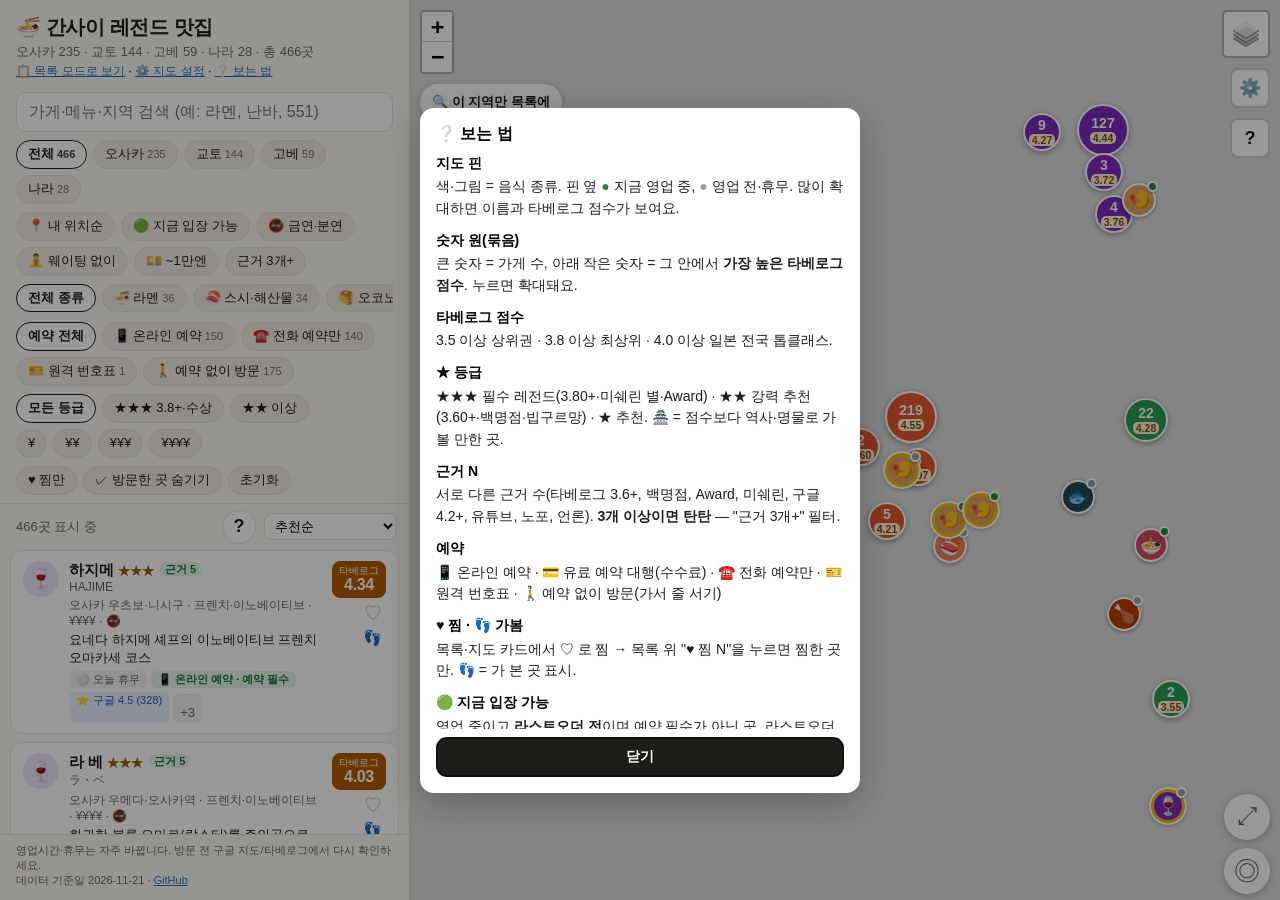
==== commit 9a83202f: "UX review fixes: last-order aware 'open now', evidence-based 'no wait', clearer phone layout From an" ====
--- a/index.html
+++ b/index.html
@@ -36,13 +36,13 @@
         <div class="chips" id="regionChips" role="group" aria-label="지역"></div>
         <div class="chips scroll" id="areaChips" role="group" aria-label="세부 지역" hidden></div>
         <div class="row quick">
-          <button class="chip toggle" id="openNow" aria-pressed="false">🟢 지금 영업 중</button>
-          <button class="chip toggle" id="strong" aria-pressed="false">✔ 근거 탄탄(3개+)</button>
-          <button class="chip toggle" id="cheap" aria-pressed="false">💴 1만엔 이하</button>
-          <button class="chip toggle" id="noSmoke" aria-pressed="false">🚭 금연·분연만</button>
-          <button class="chip toggle" id="easyWait" aria-pressed="false">🧘 한적·웨이팅 없음</button>
           <button class="chip" id="locate">📍 내 위치순</button>
-          <button class="chip more" id="moreFilters">필터 더보기 ▾</button>
+          <button class="chip toggle" id="openNow" aria-pressed="false">🟢 지금 입장 가능</button>
+          <button class="chip toggle" id="noSmoke" aria-pressed="false">🚭 금연·분연</button>
+          <button class="chip toggle" id="easyWait" aria-pressed="false">🧘 웨이팅 없이</button>
+          <button class="chip toggle" id="cheap" aria-pressed="false">💴 ~1만엔</button>
+          <button class="chip toggle" id="strong" aria-pressed="false">근거 3개+</button>
+          <button class="chip more" id="moreFilters">필터 ▾</button>
         </div>
         <div class="secondary">
           <div class="chips scroll" id="catChips" role="group" aria-label="카테고리"></div>
@@ -63,6 +63,7 @@
 
       <div class="countbar">
         <div class="count" id="count"></div>
+        <button type="button" class="helpbtn2" id="helpBtn2" aria-label="보는 법">?</button>
         <select id="sort" class="sort" aria-label="정렬">
           <option value="level">추천순</option>
           <option value="tabelog">타베로그 점수순</option>
@@ -111,9 +112,11 @@
       <dt>숫자 원(묶음)</dt><dd>큰 숫자 = 가게 수, 아래 작은 숫자 = 그 안에서 <b>가장 높은 타베로그 점수</b>. 누르면 확대돼요.</dd>
       <dt>타베로그 점수</dt><dd>3.5 이상 상위권 · 3.8 이상 최상위 · 4.0 이상 일본 전국 톱클래스.</dd>
       <dt>★ 등급</dt><dd>★★★ 필수 레전드(3.80+·미쉐린 별·Award) · ★★ 강력 추천(3.60+·백명점·빕구르망) · ★ 추천. 🏯 = 점수보다 역사·명물로 가 볼 만한 곳.</dd>
-      <dt>✔ 신뢰도</dt><dd>서로 다른 근거 수(타베로그 3.6+, 백명점, Award, 미쉐린, 구글 4.2+, 유튜브, 노포, 언론). <b>✔3 이상이면 탄탄</b> — "✔ 근거 탄탄" 필터.</dd>
-      <dt>예약</dt><dd>📱 온라인 예약 · ☎️ 전화 예약만 · 🎫 원격 번호표 · 🚶 예약 불가(가서 줄 서기)</dd>
-      <dt>웨이팅</dt><dd>⏳ 최근 후기 기준 피크 시간 예상 대기 · 🧘 한적한 편. 실시간이 아니에요.</dd>
+      <dt>근거 N</dt><dd>서로 다른 근거 수(타베로그 3.6+, 백명점, Award, 미쉐린, 구글 4.2+, 유튜브, 노포, 언론). <b>3개 이상이면 탄탄</b> — "근거 3개+" 필터.</dd>
+      <dt>예약</dt><dd>📱 온라인 예약 · 💳 유료 예약 대행(수수료) · ☎️ 전화 예약만 · 🎫 원격 번호표 · 🚶 예약 없이 방문(가서 줄 서기)</dd>
+      <dt>♥ 찜 · 👣 가봄</dt><dd>목록·지도 카드에서 ♡ 로 찜 → 목록 위 "♥ 찜 N"을 누르면 찜한 곳만. 👣 = 가 본 곳 표시.</dd>
+      <dt>🟢 지금 입장 가능</dt><dd>영업 중이고 <b>라스트오더 전</b>이며 예약 필수가 아닌 곳. 라스트오더를 모르는 곳은 마감 1시간 전부터 "곧 마감"으로 보여요.</dd>
+      <dt>웨이팅</dt><dd>⏳ 최근 후기 기준 피크 시간 예상 대기 · 🧘 웨이팅 없이 = 후기상 15분 이하(후기가 없으면 예약 가능하고 줄서는 집이 아닌 곳, "추정"). 실시간이 아니에요.</dd>
       <dt>흡연</dt><dd>🚭 금연 · 🚪 분연(흡연실 따로) · 💨 가열식 담배만 · 🚬 좌석 흡연 가능</dd>
       <dt>지도 길게 누르기</dt><dd>"여기서 가까운 순" 또는 "숙소로 저장" → 숙소에서 가까운 순 정렬.</dd>
       <dt>오프라인</dt><dd>한 번 본 동네의 지도와 전체 목록은 로밍이 끊겨도 보여요(홈 화면에 추가 권장).</dd>
--- a/assets/style.css
+++ b/assets/style.css
@@ -446,3 +446,52 @@
 .help dt { font-weight: 800; margin-top: 10px; }
 .help dt:first-child { margin-top: 0; }
 .help dd { margin: 2px 0 0; color: var(--ink); }
+/* ---- 필터 켜짐/꺼짐 구분: 켜진 필터는 파란색 + ✓ , '전체' 칩은 테두리만 ---- */
+:root { --on: #1a73e8; }
+.chip[aria-pressed="true"] { background: var(--on); border-color: var(--on); color: #fff; font-weight: 700; }
+.chip[aria-pressed="true"]::before { content: "✓"; margin-right: 4px; font-weight: 800; }
+.chip[aria-pressed="true"] .n { opacity: .85; }
+.chip.all[aria-pressed="true"] { background: var(--card); color: var(--ink); border: 1.5px solid var(--ink); font-weight: 700; }
+.chip.all[aria-pressed="true"]::before { content: none; }
+.chip.all[aria-pressed="false"] { color: var(--muted); }
+@media (prefers-color-scheme: dark) {
+  :root { --on: #2f7cf6; }
+  .chip[aria-pressed="true"] { color: #fff; }
+  .chip.all[aria-pressed="true"] { background: transparent; color: var(--ink); border-color: var(--ink); }
+}
+/* 지도 위 필터 표시 */
+.fctl { display: flex; align-items: stretch; max-width: min(78vw, 360px); border-radius: 999px; overflow: hidden; box-shadow: 0 2px 8px #0003; margin-top: 8px !important; }
+.fctl[hidden] { display: none; }
+.fctl button { border: none; font: inherit; cursor: pointer; }
+.fctl-t { background: var(--on); color: #fff; padding: 7px 10px 7px 12px; font-size: 13px; text-align: left; white-space: nowrap; overflow: hidden; text-overflow: ellipsis; min-width: 0; flex: 1; }
+.fctl-t span { font-weight: 400; opacity: .9; }
+.fctl-x { background: #fff; color: #1a3d7a; font-size: 13px; font-weight: 700; padding: 7px 12px; white-space: nowrap; border-left: 1px solid #ffffff55 !important; }
+@media (prefers-color-scheme: dark) { .fctl-x { background: #1e1b17; color: #9ec1ff; } }
+/* ---- UX 리뷰 반영 ---- */
+/* 빠른 필터: 폰에서 두 줄로(옆으로 숨는 칩 없게) */
+@media (max-width: 860px) {
+  .row.quick { flex-wrap: wrap; overflow: visible; row-gap: 6px; }
+  .row.quick .chip { padding: 6px 9px; min-height: 34px; font-size: 13px; }
+  /* 반반 화면의 작은 지도엔 꼭 필요한 버튼만 (레이어·설정은 지도 크게 볼 때) */
+  body:not(.mapbig) .leaflet-control-layers, body:not(.mapbig) .gearbtn { display: none; }
+}
+.countbar .count { flex: 1; min-width: 0; }
+.helpbtn2 { border: 1px solid var(--line); background: var(--card); color: var(--ink); border-radius: 999px; width: 34px; height: 34px; font-size: 15px; cursor: pointer; flex: none; padding: 0; }
+.favlink { border: none; background: #fde8ec; color: #b3123b; border-radius: 999px; padding: 3px 9px; font: inherit; font-weight: 700; cursor: pointer; }
+.favlink.on { background: #b3123b; color: #fff; }
+.pc-btns .cta.pc-fav { background: var(--card); color: #b3123b; border: 1px solid #f3b6c4; }
+.pc-btns .cta.pc-fav.on { background: #b3123b; color: #fff; border-color: #b3123b; }
+.pp .ob.walkin { background: var(--chip); color: var(--ink); }
+.cta.paid { background: #6b4fbb !important; color: #fff !important; }
+/* 가독성: 별 등급·도보 시간·묶음 점수 */
+.item .t .lv, .pc-t .lv { color: #9a6100; letter-spacing: 0; }
+.dist { font-size: 13px; font-weight: 700; color: var(--ink); }
+.mc-b i { font-size: 10.5px; }
+.iconbtn.vis { font-size: 15px; }
+.iconbtn.vis.on { font-size: 11px; font-weight: 800; }
+@media (prefers-color-scheme: dark) {
+  .item .t .lv, .pc-t .lv { color: #f2b705; }
+  .favlink { background: #3a1822; color: #ff9db3; }
+  .pc-btns .cta.pc-fav { background: transparent; color: #ff9db3; border-color: #6b2b3a; }
+}
+.helpbtn2, .gearbtn.qbtn { font-weight: 800; font-size: 18px; color: var(--ink); }
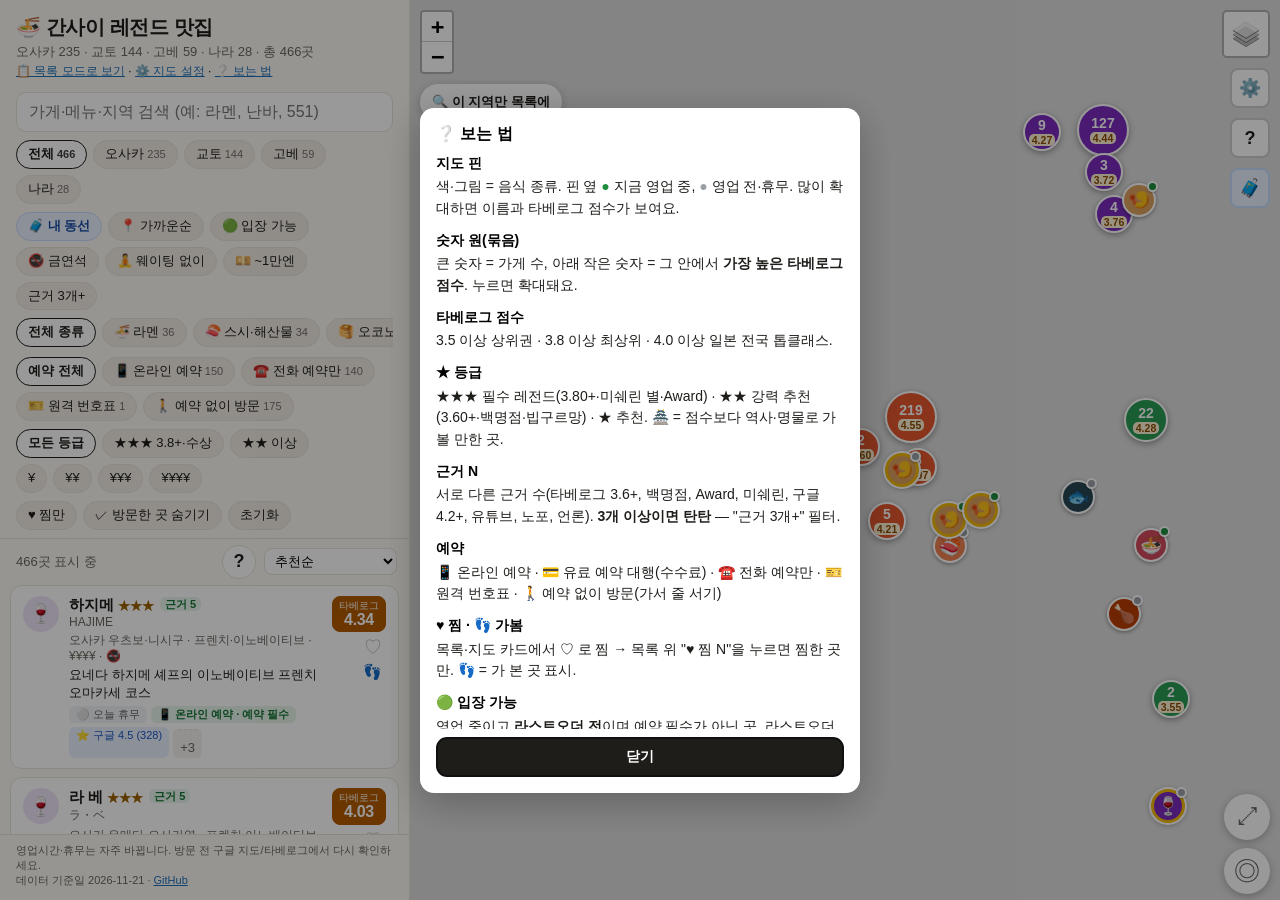
==== commit 000db26a: "Trip planner: save hotel and day-by-day stops, show restaurants near the day's route - 🧳 내 동선 (first" ====
--- a/index.html
+++ b/index.html
@@ -36,9 +36,10 @@
         <div class="chips" id="regionChips" role="group" aria-label="지역"></div>
         <div class="chips scroll" id="areaChips" role="group" aria-label="세부 지역" hidden></div>
         <div class="row quick">
-          <button class="chip" id="locate">📍 내 위치순</button>
-          <button class="chip toggle" id="openNow" aria-pressed="false">🟢 지금 입장 가능</button>
-          <button class="chip toggle" id="noSmoke" aria-pressed="false">🚭 금연·분연</button>
+          <button class="chip toggle trip" id="tripBtn" aria-pressed="false">🧳 내 동선</button>
+          <button class="chip" id="locate">📍 가까운순</button>
+          <button class="chip toggle" id="openNow" aria-pressed="false">🟢 입장 가능</button>
+          <button class="chip toggle" id="noSmoke" aria-pressed="false">🚭 금연석</button>
           <button class="chip toggle" id="easyWait" aria-pressed="false">🧘 웨이팅 없이</button>
           <button class="chip toggle" id="cheap" aria-pressed="false">💴 ~1만엔</button>
           <button class="chip toggle" id="strong" aria-pressed="false">근거 3개+</button>
@@ -115,10 +116,11 @@
       <dt>근거 N</dt><dd>서로 다른 근거 수(타베로그 3.6+, 백명점, Award, 미쉐린, 구글 4.2+, 유튜브, 노포, 언론). <b>3개 이상이면 탄탄</b> — "근거 3개+" 필터.</dd>
       <dt>예약</dt><dd>📱 온라인 예약 · 💳 유료 예약 대행(수수료) · ☎️ 전화 예약만 · 🎫 원격 번호표 · 🚶 예약 없이 방문(가서 줄 서기)</dd>
       <dt>♥ 찜 · 👣 가봄</dt><dd>목록·지도 카드에서 ♡ 로 찜 → 목록 위 "♥ 찜 N"을 누르면 찜한 곳만. 👣 = 가 본 곳 표시.</dd>
-      <dt>🟢 지금 입장 가능</dt><dd>영업 중이고 <b>라스트오더 전</b>이며 예약 필수가 아닌 곳. 라스트오더를 모르는 곳은 마감 1시간 전부터 "곧 마감"으로 보여요.</dd>
+      <dt>🟢 입장 가능</dt><dd>영업 중이고 <b>라스트오더 전</b>이며 예약 필수가 아닌 곳. 라스트오더를 모르는 곳은 마감 1시간 전부터 "곧 마감"으로 보여요.</dd>
       <dt>웨이팅</dt><dd>⏳ 최근 후기 기준 피크 시간 예상 대기 · 🧘 웨이팅 없이 = 후기상 15분 이하(후기가 없으면 예약 가능하고 줄서는 집이 아닌 곳, "추정"). 실시간이 아니에요.</dd>
-      <dt>흡연</dt><dd>🚭 금연 · 🚪 분연(흡연실 따로) · 💨 가열식 담배만 · 🚬 좌석 흡연 가능</dd>
-      <dt>지도 길게 누르기</dt><dd>"여기서 가까운 순" 또는 "숙소로 저장" → 숙소에서 가까운 순 정렬.</dd>
+      <dt>흡연</dt><dd>🚭 금연 · 🚪 분연(흡연실 따로) · 💨 가열식 담배만 · 🚬 좌석 흡연 가능. "🚭 금연석" 필터 = 금연·분연 가게만.</dd>
+      <dt>🧳 내 동선</dt><dd>숙소와 일차별로 갈 곳(관광지)을 저장 → "동선 근처 맛집 보기"를 누르면 그 길 근처(걸어서 10분 안팎) 맛집만, 경유지 순서대로 보여요. 날짜를 넣으면 그날 쉬는 가게는 빠져요. "일행에게 동선 보내기"로 링크 공유.</dd>
+      <dt>지도 길게 누르기</dt><dd>"동선에 추가" · "숙소로 저장" · "여기서 가까운 순".</dd>
       <dt>오프라인</dt><dd>한 번 본 동네의 지도와 전체 목록은 로밍이 끊겨도 보여요(홈 화면에 추가 권장).</dd>
     </dl>
     <div class="dlgbtns"><button id="helpClose" class="cta">닫기</button></div>
@@ -128,6 +130,7 @@
   <script src="assets/vendor/maplibre/maplibre-gl.js"></script>
   <script src="assets/vendor/maplibre/leaflet-maplibre-gl.js"></script>
   <script src="data/restaurants.js"></script>
+  <script src="data/landmarks.js"></script>
   <script src="assets/config.js" onerror="void 0"></script>
   <script src="assets/app.js"></script>
   <script>
--- a/assets/style.css
+++ b/assets/style.css
@@ -495,3 +495,59 @@
   .pc-btns .cta.pc-fav { background: transparent; color: #ff9db3; border-color: #6b2b3a; }
 }
 .helpbtn2, .gearbtn.qbtn { font-weight: 800; font-size: 18px; color: var(--ink); }
+/* ---- 내 여행 동선 ---- */
+.chip.trip[aria-pressed="false"] { background: #e8f0fe; border-color: #c6dafc; color: #174ea6; font-weight: 700; }
+dialog.trip { width: min(96vw, 520px); max-height: 88vh; overflow-y: auto; padding: 14px 14px 12px; }
+.trip-h { display: flex; align-items: center; justify-content: space-between; position: sticky; top: -14px; background: inherit; padding-top: 2px; z-index: 1; }
+.trip-h h3 { margin: 0; }
+.xbtn { border: none; background: transparent; font-size: 20px; width: 40px; height: 40px; cursor: pointer; color: var(--muted); }
+.t-sec { border-top: 1px solid var(--line); padding: 10px 0; }
+.t-row { display: flex; gap: 8px; align-items: baseline; font-size: 15px; }
+.t-hn { font-weight: 700; color: var(--ink); }
+.t-btns { display: flex; flex-wrap: wrap; gap: 6px; margin-top: 8px; }
+.t-btns button, .t-tabs button, .t-lmreg button, .t-opt button, .t-search button, .t-link { border: 1px solid var(--line); background: var(--chip); color: var(--ink); border-radius: 999px; padding: 7px 12px; font: inherit; font-size: 14px; cursor: pointer; text-decoration: none; min-height: 36px; }
+.t-btns button[aria-pressed="true"], .t-tabs button[aria-pressed="true"], .t-lmreg button[aria-pressed="true"], .t-opt button[aria-pressed="true"] { background: var(--on); border-color: var(--on); color: #fff; font-weight: 700; }
+.t-tabs { display: flex; gap: 6px; overflow-x: auto; padding: 10px 0 2px; scrollbar-width: none; }
+.t-tabs button { white-space: nowrap; }
+.t-date { font-size: 14px; font-weight: 700; display: inline-flex; gap: 8px; align-items: center; margin-right: 8px; }
+.t-date input { font-size: 16px; padding: 4px 6px; border: 1px solid var(--line); border-radius: 8px; background: var(--card); color: var(--ink); }
+.t-stops { list-style: none; margin: 10px 0 4px; padding: 0; }
+.t-stops li { display: flex; align-items: center; gap: 6px; padding: 5px 0; border-bottom: 1px dashed var(--line); }
+.t-stops .no { flex: none; width: 24px; height: 24px; border-radius: 50%; background: #1a73e8; color: #fff; font-weight: 800; font-size: 13px; display: grid; place-items: center; }
+.t-stops .nm { flex: 1; text-align: left; border: none; background: none; font: inherit; font-size: 15px; color: var(--ink); padding: 4px 0; cursor: pointer; }
+.t-stops li > button:not(.nm) { flex: none; width: 36px; height: 36px; border: 1px solid var(--line); background: var(--card); color: var(--ink); border-radius: 8px; cursor: pointer; }
+.t-stops li > button:disabled { opacity: .3; }
+.t-empty { color: var(--muted); font-size: 14px; }
+.t-lmreg { display: flex; gap: 6px; margin-top: 8px; }
+.t-lm { display: flex; flex-wrap: wrap; gap: 6px; margin-top: 8px; }
+.t-lm button { border: 1px solid #c6dafc; background: #f3f7ff; color: #174ea6; border-radius: 10px; padding: 7px 10px; font: inherit; font-size: 14px; cursor: pointer; }
+.t-lm button.on { background: #1a73e8; color: #fff; border-color: #1a73e8; }
+.t-lm button.on::before { content: "✓ "; }
+.t-search { display: flex; gap: 6px; margin-top: 8px; }
+.t-search input { flex: 1; min-width: 0; font-size: 16px; padding: 8px 10px; border: 1px solid var(--line); border-radius: 10px; background: var(--card); color: var(--ink); }
+.t-res { display: grid; gap: 6px; margin-top: 6px; }
+.t-res button { text-align: left; border: 1px solid var(--line); background: var(--card); color: var(--ink); border-radius: 10px; padding: 8px 10px; font: inherit; cursor: pointer; }
+.t-res button small { display: block; color: var(--muted); font-size: 12px; margin-top: 2px; }
+.t-go { display: block; width: 100%; margin-top: 10px; border: none; font-size: 16px; padding: 13px; border-radius: 12px; cursor: pointer; }
+.t-go:disabled { opacity: .45; }
+.t-opt { display: flex; flex-wrap: wrap; gap: 6px; align-items: center; font-size: 14px; }
+.t-chk { display: flex; align-items: center; gap: 6px; width: 100%; margin-top: 4px; }
+.t-chk input { width: 20px; height: 20px; }
+.stop-pin { width: 28px; height: 28px; border-radius: 50%; background: #1a73e8; color: #fff; font-weight: 800; display: grid; place-items: center; border: 3px solid #fff; box-shadow: 0 2px 6px #0005; font-size: 14px; }
+.stop-lbl { position: absolute; top: 30px; left: 50%; transform: translateX(-50%); white-space: nowrap; background: #1a73e8; color: #fff; font-size: 12px; font-weight: 700; padding: 2px 7px; border-radius: 8px; box-shadow: 0 1px 4px #0004; }
+.list .grp { list-style: none; margin: 12px 2px 6px; font-weight: 800; font-size: 15px; color: #174ea6; display: flex; align-items: center; gap: 6px; }
+.list .grp small { color: var(--muted); font-weight: 600; }
+.stop-no { width: 22px; height: 22px; border-radius: 50%; background: #1a73e8; color: #fff; font-size: 12px; display: inline-grid; place-items: center; }
+.tripd { font-size: 13px; font-weight: 700; color: #174ea6; margin-top: 2px; }
+@media (prefers-color-scheme: dark) {
+  .chip.trip[aria-pressed="false"] { background: #1b2a44; border-color: #2c4a7a; color: #9ec1ff; }
+  .t-lm button { background: #18233a; border-color: #2c4a7a; color: #9ec1ff; }
+  .list .grp, .tripd { color: #9ec1ff; }
+}
+/* 동선 버튼은 작은 지도에서도 보이게 */
+@media (max-width: 860px) { body:not(.mapbig) .gearbtn.tripctl { display: block; } }
+.gearbtn.tripctl { background: #e8f0fe; border-color: #c6dafc; }
+@media (prefers-color-scheme: dark) { .gearbtn.tripctl { background: #1b2a44; border-color: #2c4a7a; } }
+.t-meal { display: flex; flex-wrap: wrap; gap: 6px; align-items: center; width: 100%; margin-top: 6px; }
+.t-meal button { border: 1px solid var(--line); background: var(--chip); color: var(--ink); border-radius: 999px; padding: 7px 12px; font: inherit; font-size: 14px; cursor: pointer; min-height: 36px; }
+.t-meal button[aria-pressed="true"] { background: var(--on); border-color: var(--on); color: #fff; font-weight: 700; }
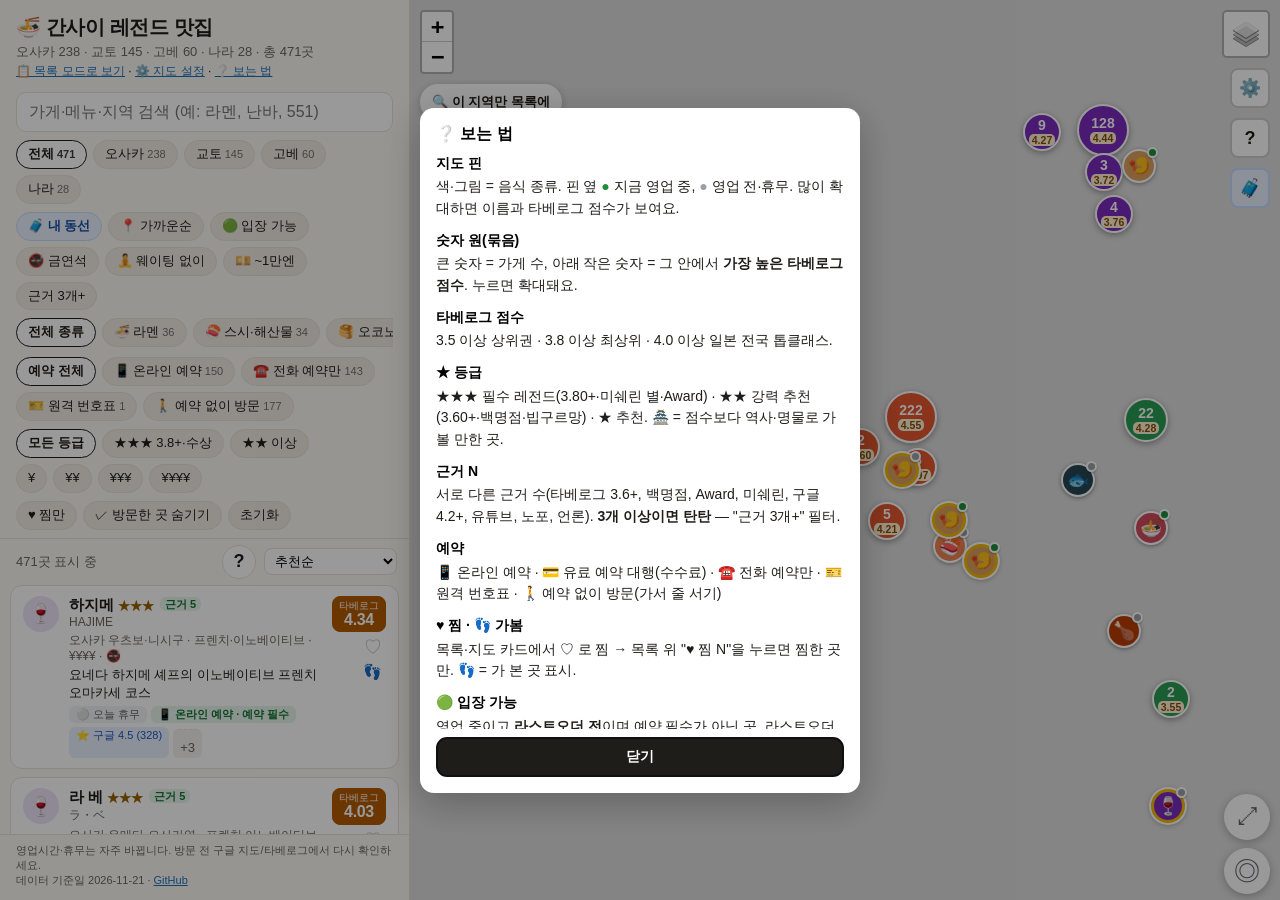
==== commit 662ec34e: "Napolitan places, holiday-aware hours, trip planner fixes from second UX review Data - Added 5 Napol" ====
--- a/index.html
+++ b/index.html
@@ -45,6 +45,7 @@
           <button class="chip toggle" id="strong" aria-pressed="false">근거 3개+</button>
           <button class="chip more" id="moreFilters">필터 ▾</button>
         </div>
+        <div class="chips scroll tripdays" id="tripDays" role="group" aria-label="동선 일차" hidden></div>
         <div class="secondary">
           <div class="chips scroll" id="catChips" role="group" aria-label="카테고리"></div>
           <div class="chips" id="bookChips" role="group" aria-label="예약 방식"></div>
--- a/assets/style.css
+++ b/assets/style.css
@@ -551,3 +551,32 @@
 .t-meal { display: flex; flex-wrap: wrap; gap: 6px; align-items: center; width: 100%; margin-top: 6px; }
 .t-meal button { border: 1px solid var(--line); background: var(--chip); color: var(--ink); border-radius: 999px; padding: 7px 12px; font: inherit; font-size: 14px; cursor: pointer; min-height: 36px; }
 .t-meal button[aria-pressed="true"] { background: var(--on); border-color: var(--on); color: #fff; font-weight: 700; }
+/* ---- 동선 2차 개선 ---- */
+.t-tabs { flex-wrap: wrap; overflow: visible; }
+.t-ic { border: none; background: none; font-size: 16px; width: 40px; height: 40px; cursor: pointer; margin-left: auto; }
+.t-stops .nm { flex: 1; min-width: 0; font-size: 15px; color: var(--ink); overflow-wrap: anywhere; }
+.t-stops li > button { flex: none; width: 44px; height: 44px; border: 1px solid var(--line); background: var(--card); color: var(--ink); border-radius: 10px; cursor: pointer; font-size: 15px; }
+.t-stops li > button.del { color: #b3261e; }
+.t-undo { display: flex; align-items: center; gap: 10px; margin: 6px 0; padding: 8px 10px; background: #fff4e5; color: #6b3b00; border-radius: 10px; font-size: 14px; }
+.t-undo button { border: none; background: #6b3b00; color: #fff; border-radius: 999px; padding: 6px 12px; font: inherit; font-weight: 700; cursor: pointer; }
+.t-meal b { font-size: 14px; margin-right: 2px; }
+.t-meal button:disabled, .t-time input:disabled { opacity: .4; }
+.t-time { display: inline-flex; align-items: center; gap: 4px; font-size: 14px; }
+.t-time input { font-size: 16px; padding: 4px 6px; border: 1px solid var(--line); border-radius: 8px; background: var(--card); color: var(--ink); }
+.t-legs { display: flex; flex-wrap: wrap; gap: 6px; align-items: center; margin-top: 10px; font-size: 14px; }
+.t-legs a { border: 1px solid #c6dafc; background: #f3f7ff; color: #174ea6; border-radius: 999px; padding: 7px 11px; text-decoration: none; font-weight: 700; min-height: 36px; display: inline-flex; align-items: center; }
+.ctx-h { font-weight: 800; font-size: 13px; color: var(--muted); margin: 2px 0 4px; }
+.ctx-days { display: flex; flex-wrap: wrap; gap: 4px; margin-bottom: 6px; }
+.ctx-days button { border: 1px solid #c6dafc !important; background: #f3f7ff !important; color: #174ea6 !important; border-radius: 999px !important; padding: 6px 10px !important; width: auto !important; }
+.ctx-days button.on { background: #1a73e8 !important; color: #fff !important; }
+.dist small { display: block; font-size: 10.5px; font-weight: 600; color: var(--muted); }
+.grp-act { margin-left: auto; border: 1px solid #c6dafc; background: #f3f7ff; color: #174ea6; border-radius: 999px; padding: 5px 10px; font: inherit; font-size: 13px; font-weight: 700; cursor: pointer; flex: none; }
+.list .grp { flex-wrap: wrap; }
+.tripdays { margin-top: 6px; }
+.tripdays .chip[aria-pressed="false"] { background: #e8f0fe; border-color: #c6dafc; color: #174ea6; }
+.tripdays::before { content: "🧳"; align-self: center; margin-right: 2px; }
+@media (prefers-color-scheme: dark) {
+  .t-undo { background: #3a2a14; color: #ffd9a8; } .t-undo button { background: #ffd9a8; color: #3a2a14; }
+  .t-legs a, .grp-act { background: #18233a; border-color: #2c4a7a; color: #9ec1ff; }
+  .tripdays .chip[aria-pressed="false"] { background: #1b2a44; border-color: #2c4a7a; color: #9ec1ff; }
+}
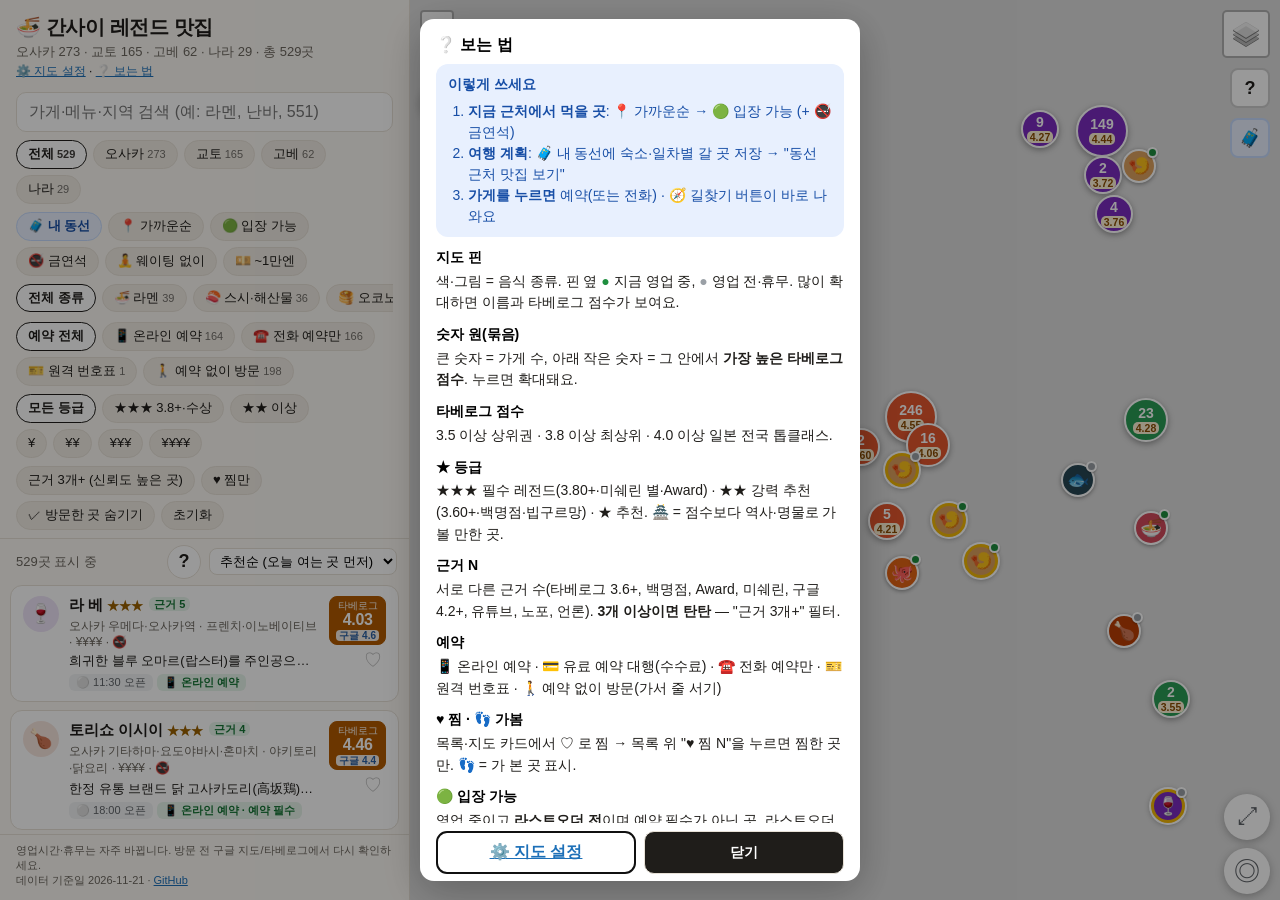
==== commit 2ad94275: "Simplify: lighter list cards and detail, fewer controls, quick-start help From a complexity audit on" ====
--- a/index.html
+++ b/index.html
@@ -28,7 +28,7 @@
       <header class="head">
         <h1>🍜 간사이 레전드 맛집</h1>
         <p class="sub" id="sub">오사카 · 교토 · 고베 · 나라</p>
-        <p class="modenote2"><a href="list.html">📋 목록 모드로 보기</a> · <button id="mapSettings" class="linkbtn" type="button">⚙️ 지도 설정</button> · <button id="helpBtn" class="linkbtn" type="button">❔ 보는 법</button></p>
+        <p class="modenote2"><button id="mapSettings" class="linkbtn" type="button">⚙️ 지도 설정</button> · <button id="helpBtn" class="linkbtn" type="button">❔ 보는 법</button></p>
       </header>
 
       <div class="filters">
@@ -42,7 +42,6 @@
           <button class="chip toggle" id="noSmoke" aria-pressed="false">🚭 금연석</button>
           <button class="chip toggle" id="easyWait" aria-pressed="false">🧘 웨이팅 없이</button>
           <button class="chip toggle" id="cheap" aria-pressed="false">💴 ~1만엔</button>
-          <button class="chip toggle" id="strong" aria-pressed="false">근거 3개+</button>
           <button class="chip more" id="moreFilters">필터 ▾</button>
         </div>
         <div class="chips scroll tripdays" id="tripDays" role="group" aria-label="동선 일차" hidden></div>
@@ -54,6 +53,7 @@
             <div class="chips" id="priceChips" role="group" aria-label="가격"></div>
           </div>
           <div class="row">
+            <button class="chip toggle" id="strong" aria-pressed="false">근거 3개+ (신뢰도 높은 곳)</button>
             <button class="chip toggle" id="favOnly" aria-pressed="false">♥ 찜만</button>
             <button class="chip" id="favRoute" hidden>🗺 찜한 곳 구글맵 경로</button>
             <button class="chip" id="favShare" hidden>📤 찜 목록 공유</button>
@@ -67,7 +67,7 @@
         <div class="count" id="count"></div>
         <button type="button" class="helpbtn2" id="helpBtn2" aria-label="보는 법">?</button>
         <select id="sort" class="sort" aria-label="정렬">
-          <option value="level">추천순</option>
+          <option value="level">추천순 (오늘 여는 곳 먼저)</option>
           <option value="tabelog">타베로그 점수순</option>
           <option value="quiet">한적한 순</option>
           <option value="grating">구글 평점순</option>
@@ -109,6 +109,13 @@
 
   <dialog id="helpDlg" class="dlg help">
     <h3>❔ 보는 법</h3>
+    <div class="qs"><b>이렇게 쓰세요</b>
+      <ol>
+        <li><b>지금 근처에서 먹을 곳</b>: 📍 가까운순 → 🟢 입장 가능 (+ 🚭 금연석)</li>
+        <li><b>여행 계획</b>: 🧳 내 동선에 숙소·일차별 갈 곳 저장 → "동선 근처 맛집 보기"</li>
+        <li><b>가게를 누르면</b> 예약(또는 전화) · 🧭 길찾기 버튼이 바로 나와요</li>
+      </ol>
+    </div>
     <dl>
       <dt>지도 핀</dt><dd>색·그림 = 음식 종류. 핀 옆 <b style="color:#1e8e3e">●</b> 지금 영업 중, <b style="color:#9aa0a6">●</b> 영업 전·휴무. 많이 확대하면 이름과 타베로그 점수가 보여요.</dd>
       <dt>숫자 원(묶음)</dt><dd>큰 숫자 = 가게 수, 아래 작은 숫자 = 그 안에서 <b>가장 높은 타베로그 점수</b>. 누르면 확대돼요.</dd>
@@ -124,7 +131,7 @@
       <dt>지도 길게 누르기</dt><dd>"동선에 추가" · "숙소로 저장" · "여기서 가까운 순".</dd>
       <dt>오프라인</dt><dd>한 번 본 동네의 지도와 전체 목록은 로밍이 끊겨도 보여요(홈 화면에 추가 권장).</dd>
     </dl>
-    <div class="dlgbtns"><button id="helpClose" class="cta">닫기</button></div>
+    <div class="dlgbtns"><button type="button" class="linkbtn" onclick="document.getElementById('helpDlg').close();document.getElementById('mapSettings').click()">⚙️ 지도 설정</button><button id="helpClose" class="cta">닫기</button></div>
   </dialog>
   <script src="assets/vendor/leaflet/leaflet.js"></script>
   <script src="assets/vendor/leaflet/leaflet.markercluster.js"></script>
--- a/assets/style.css
+++ b/assets/style.css
@@ -580,3 +580,15 @@
   .t-legs a, .grp-act { background: #18233a; border-color: #2c4a7a; color: #9ec1ff; }
   .tripdays .chip[aria-pressed="false"] { background: #1b2a44; border-color: #2c4a7a; color: #9ec1ff; }
 }
+/* ---- 단순화 ---- */
+.item .sig { display: -webkit-box; -webkit-line-clamp: 1; -webkit-box-orient: vertical; overflow: hidden; }
+.tbs .gsc { font-style: normal; font-size: 10px; font-weight: 700; margin-top: 2px; opacity: .9; color: #1a5fb4; background: #fff; border-radius: 4px; padding: 0 3px; }
+.tbs.s4 .gsc { color: #1a5fb4; }
+.navwide { display: block; text-align: center; margin-top: 8px; padding: 12px; border-radius: 12px; font-size: 16px; }
+.mini { display: grid; grid-template-columns: repeat(6, 1fr); gap: 4px; margin: 10px 0 4px; }
+.mini a, .mini button { display: flex; flex-direction: column; align-items: center; gap: 2px; border: 1px solid var(--line); background: var(--card); color: var(--ink); border-radius: 10px; padding: 7px 2px; font: inherit; font-size: 11.5px; text-decoration: none; cursor: pointer; min-height: 52px; justify-content: center; }
+.mini span { font-size: 18px; line-height: 1; }
+.mini button.on { background: #fde8ec; border-color: #f3b6c4; color: #b3123b; }
+.qs { background: #e8f0fe; color: #174ea6; border-radius: 12px; padding: 10px 12px; margin-bottom: 10px; font-size: 14px; line-height: 1.5; }
+.qs ol { margin: 6px 0 0; padding-left: 20px; }
+@media (prefers-color-scheme: dark) { .qs { background: #1b2a44; color: #cfe0ff; } .tbs .gsc { background: #1e1b17; color: #9ec1ff; } .mini button.on { background: #3a1822; color: #ff9db3; } }
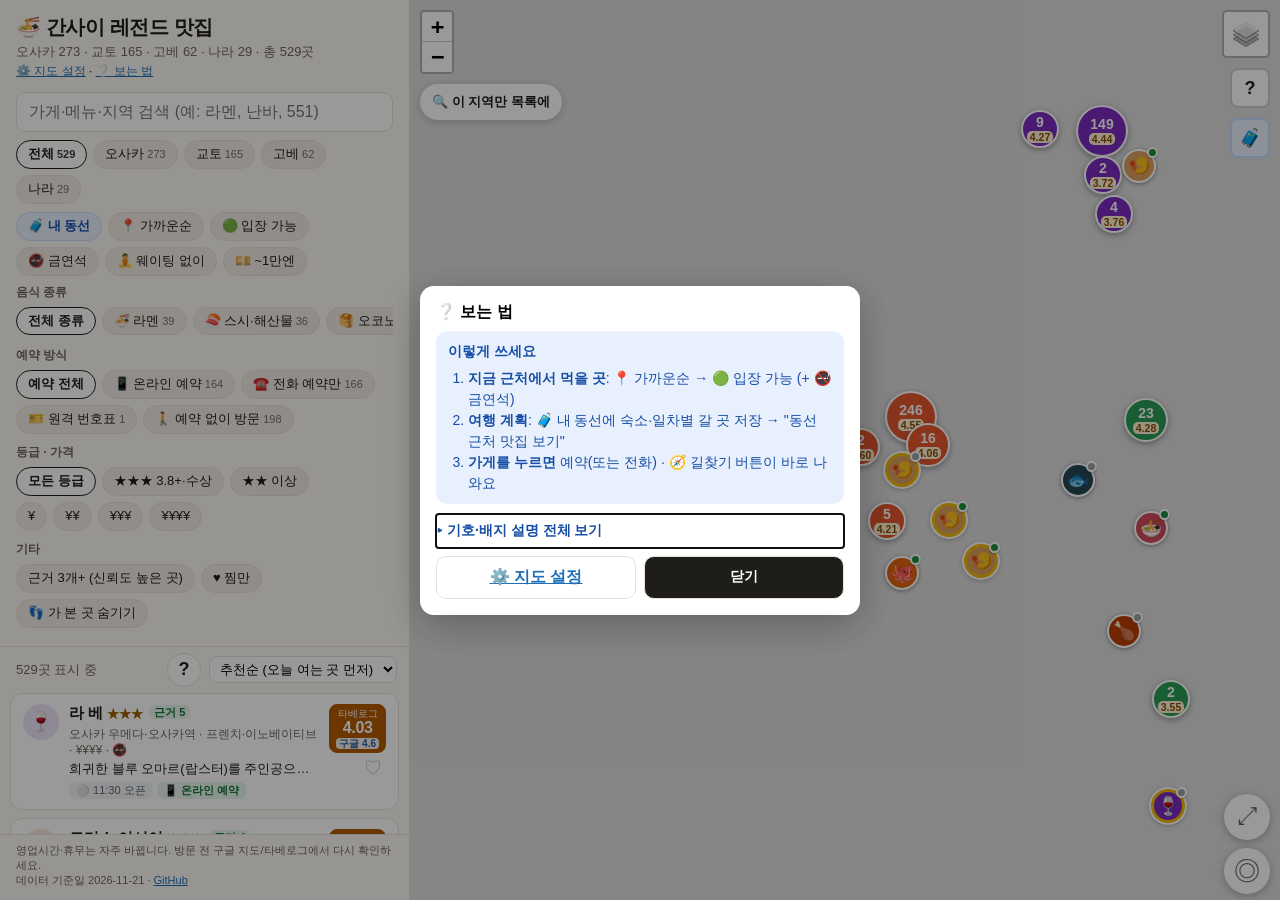
==== commit d12a26db: "Filter sheet on phones, collapsible detail and legend - 필터 ▾ opens a bottom sheet with grouped filte" ====
--- a/index.html
+++ b/index.html
@@ -45,22 +45,28 @@
           <button class="chip more" id="moreFilters">필터 ▾</button>
         </div>
         <div class="chips scroll tripdays" id="tripDays" role="group" aria-label="동선 일차" hidden></div>
-        <div class="secondary">
-          <div class="chips scroll" id="catChips" role="group" aria-label="카테고리"></div>
-          <div class="chips" id="bookChips" role="group" aria-label="예약 방식"></div>
-          <div class="row">
-            <div class="chips" id="levelChips" role="group" aria-label="등급"></div>
-            <div class="chips" id="priceChips" role="group" aria-label="가격"></div>
+        <div class="secondary" id="fsheet" role="dialog" aria-label="필터">
+          <div class="fs-h"><b>필터</b><button type="button" class="xbtn" id="fsClose" aria-label="닫기">✕</button></div>
+          <div class="fs-body">
+            <div class="fs-g"><span class="fs-l">음식 종류</span><div class="chips scroll" id="catChips" role="group" aria-label="카테고리"></div></div>
+            <div class="fs-g"><span class="fs-l">예약 방식</span><div class="chips" id="bookChips" role="group" aria-label="예약 방식"></div></div>
+            <div class="fs-g"><span class="fs-l">등급 · 가격</span><div class="row">
+              <div class="chips" id="levelChips" role="group" aria-label="등급"></div>
+              <div class="chips" id="priceChips" role="group" aria-label="가격"></div>
+            </div></div>
+            <div class="fs-g"><span class="fs-l">기타</span><div class="row">
+              <button class="chip toggle" id="strong" aria-pressed="false">근거 3개+ (신뢰도 높은 곳)</button>
+              <button class="chip toggle" id="favOnly" aria-pressed="false">♥ 찜만</button>
+              <button class="chip toggle" id="hideVisited" aria-pressed="false">👣 가 본 곳 숨기기</button>
+            </div></div>
+            <div class="fs-g fs-fav"><div class="row">
+              <button class="chip" id="favRoute" hidden>🗺 찜한 곳 구글맵 경로</button>
+              <button class="chip" id="favShare" hidden>📤 찜 목록 공유</button>
+            </div></div>
           </div>
-          <div class="row">
-            <button class="chip toggle" id="strong" aria-pressed="false">근거 3개+ (신뢰도 높은 곳)</button>
-            <button class="chip toggle" id="favOnly" aria-pressed="false">♥ 찜만</button>
-            <button class="chip" id="favRoute" hidden>🗺 찜한 곳 구글맵 경로</button>
-            <button class="chip" id="favShare" hidden>📤 찜 목록 공유</button>
-            <button class="chip toggle" id="hideVisited" aria-pressed="false">✓ 방문한 곳 숨기기</button>
-            <button class="chip" id="reset">초기화</button>
-          </div>
+          <div class="fs-f"><button class="chip" id="reset">모두 초기화</button><button type="button" class="cta book" id="fsApply">결과 보기</button></div>
         </div>
+        <div class="fs-back" id="fsBack" hidden></div>
       </div>
 
       <div class="countbar">
@@ -116,6 +122,7 @@
         <li><b>가게를 누르면</b> 예약(또는 전화) · 🧭 길찾기 버튼이 바로 나와요</li>
       </ol>
     </div>
+    <details class="legend"><summary>기호·배지 설명 전체 보기</summary>
     <dl>
       <dt>지도 핀</dt><dd>색·그림 = 음식 종류. 핀 옆 <b style="color:#1e8e3e">●</b> 지금 영업 중, <b style="color:#9aa0a6">●</b> 영업 전·휴무. 많이 확대하면 이름과 타베로그 점수가 보여요.</dd>
       <dt>숫자 원(묶음)</dt><dd>큰 숫자 = 가게 수, 아래 작은 숫자 = 그 안에서 <b>가장 높은 타베로그 점수</b>. 누르면 확대돼요.</dd>
@@ -130,7 +137,7 @@
       <dt>🧳 내 동선</dt><dd>숙소와 일차별로 갈 곳(관광지)을 저장 → "동선 근처 맛집 보기"를 누르면 그 길 근처(걸어서 10분 안팎) 맛집만, 경유지 순서대로 보여요. 날짜를 넣으면 그날 쉬는 가게는 빠져요. "일행에게 동선 보내기"로 링크 공유.</dd>
       <dt>지도 길게 누르기</dt><dd>"동선에 추가" · "숙소로 저장" · "여기서 가까운 순".</dd>
       <dt>오프라인</dt><dd>한 번 본 동네의 지도와 전체 목록은 로밍이 끊겨도 보여요(홈 화면에 추가 권장).</dd>
-    </dl>
+    </dl></details>
     <div class="dlgbtns"><button type="button" class="linkbtn" onclick="document.getElementById('helpDlg').close();document.getElementById('mapSettings').click()">⚙️ 지도 설정</button><button id="helpClose" class="cta">닫기</button></div>
   </dialog>
   <script src="assets/vendor/leaflet/leaflet.js"></script>
--- a/assets/style.css
+++ b/assets/style.css
@@ -592,3 +592,25 @@
 .qs { background: #e8f0fe; color: #174ea6; border-radius: 12px; padding: 10px 12px; margin-bottom: 10px; font-size: 14px; line-height: 1.5; }
 .qs ol { margin: 6px 0 0; padding-left: 20px; }
 @media (prefers-color-scheme: dark) { .qs { background: #1b2a44; color: #cfe0ff; } .tbs .gsc { background: #1e1b17; color: #9ec1ff; } .mini button.on { background: #3a1822; color: #ff9db3; } }
+/* ---- 필터 시트 ---- */
+.fs-h, .fs-f, .fs-back { display: none; }
+.fs-g { display: flex; flex-direction: column; gap: 6px; }
+.fs-l { font-size: 12px; font-weight: 800; color: var(--muted); }
+.fs-body { display: flex; flex-direction: column; gap: 10px; }
+@media (max-width: 860px) {
+  body.fopen .secondary { position: fixed; left: 0; right: 0; bottom: 0; z-index: 3000; max-height: 80vh; background: var(--card); border-radius: 18px 18px 0 0; box-shadow: 0 -8px 30px #0005; padding: 0; gap: 0; display: flex; flex-direction: column; }
+  body.fopen .fs-back:not([hidden]) { display: block; position: fixed; inset: 0; background: #0007; z-index: 2999; }
+  .fs-h { display: flex; align-items: center; justify-content: space-between; padding: 10px 10px 2px 18px; font-size: 17px; }
+  .fs-body { overflow-y: auto; padding: 6px 16px 12px; gap: 14px; }
+  .fs-body .chips, .fs-body .row { flex-wrap: wrap; overflow: visible; }
+  .fs-f { display: flex; gap: 8px; padding: 10px 16px calc(10px + env(safe-area-inset-bottom)); border-top: 1px solid var(--line); }
+  .fs-f .cta { flex: 1; border: none; font-size: 16px; padding: 12px; border-radius: 12px; }
+  .fs-l { font-size: 13px; }
+  body.fopen #viewSeg { display: none; }
+}
+details.moreinfo, details.legend { margin-top: 6px; }
+details.moreinfo > summary, details.legend > summary { cursor: pointer; font-weight: 700; font-size: 14px; color: #174ea6; padding: 8px 0; list-style: none; }
+details.moreinfo > summary::before, details.legend > summary::before { content: "▸ "; }
+details[open].moreinfo > summary::before, details[open].legend > summary::before { content: "▾ "; }
+@media (prefers-color-scheme: dark) { details.moreinfo > summary, details.legend > summary { color: #9ec1ff; } }
+.help details.legend dl { max-height: none; }
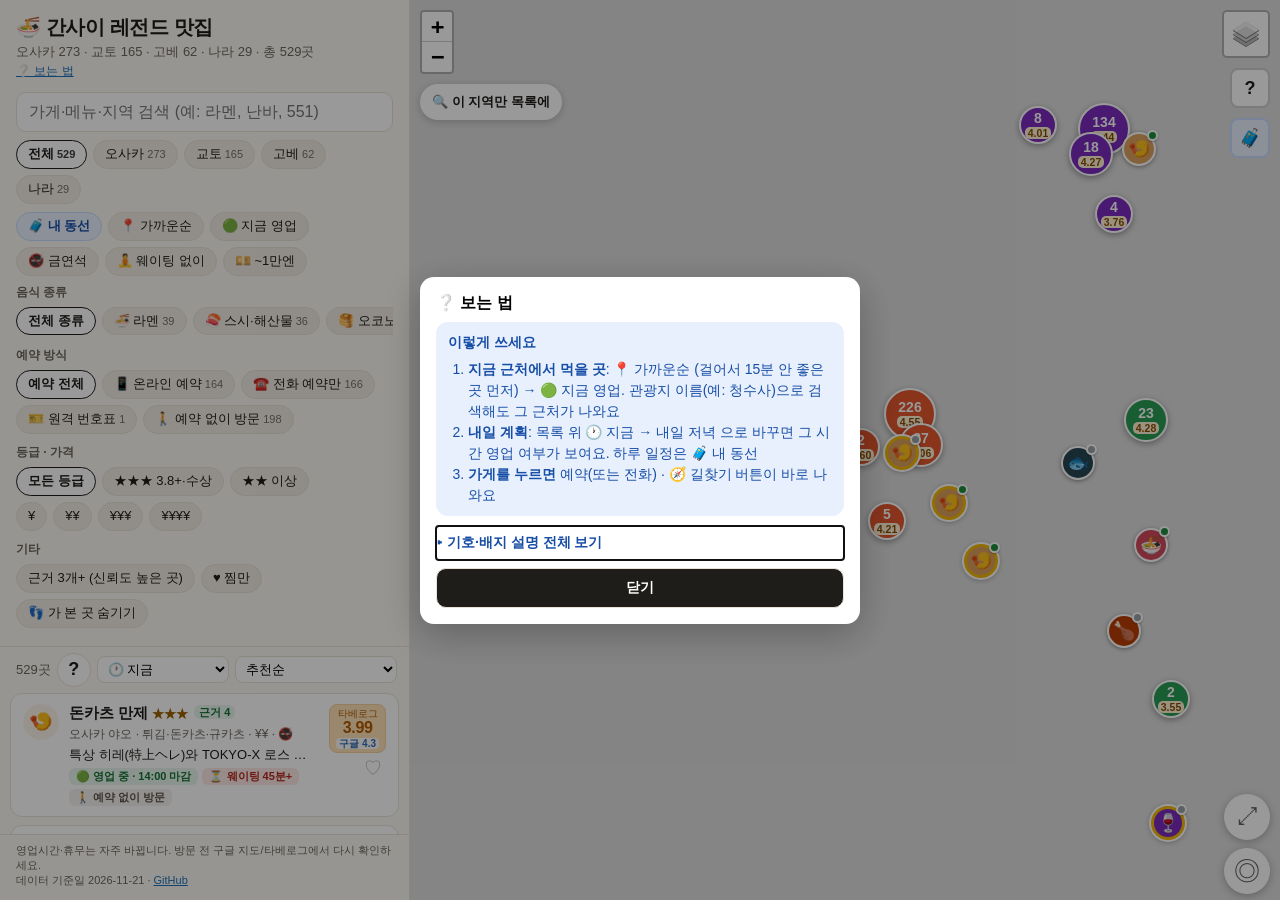
==== commit 6e7826ab: "First-time-user review fixes: near-me recommendations, landmark search, 'when?' selector, walk-in la" ====
--- a/index.html
+++ b/index.html
@@ -28,7 +28,7 @@
       <header class="head">
         <h1>🍜 간사이 레전드 맛집</h1>
         <p class="sub" id="sub">오사카 · 교토 · 고베 · 나라</p>
-        <p class="modenote2"><button id="mapSettings" class="linkbtn" type="button">⚙️ 지도 설정</button> · <button id="helpBtn" class="linkbtn" type="button">❔ 보는 법</button></p>
+        <p class="modenote2"><button id="helpBtn" class="linkbtn" type="button">❔ 보는 법</button></p>
       </header>
 
       <div class="filters">
@@ -38,7 +38,7 @@
         <div class="row quick">
           <button class="chip toggle trip" id="tripBtn" aria-pressed="false">🧳 내 동선</button>
           <button class="chip" id="locate">📍 가까운순</button>
-          <button class="chip toggle" id="openNow" aria-pressed="false">🟢 입장 가능</button>
+          <button class="chip toggle" id="openNow" aria-pressed="false">🟢 지금 영업</button>
           <button class="chip toggle" id="noSmoke" aria-pressed="false">🚭 금연석</button>
           <button class="chip toggle" id="easyWait" aria-pressed="false">🧘 웨이팅 없이</button>
           <button class="chip toggle" id="cheap" aria-pressed="false">💴 ~1만엔</button>
@@ -72,9 +72,17 @@
       <div class="countbar">
         <div class="count" id="count"></div>
         <button type="button" class="helpbtn2" id="helpBtn2" aria-label="보는 법">?</button>
+        <select id="when" class="sort when" aria-label="언제">
+          <option value="">🕐 지금</option>
+          <option value="today-l">🕐 오늘 점심</option>
+          <option value="today-d">🕐 오늘 저녁</option>
+          <option value="tmr-l">🕐 내일 점심</option>
+          <option value="tmr-d">🕐 내일 저녁</option>
+        </select>
         <select id="sort" class="sort" aria-label="정렬">
-          <option value="level">추천순 (오늘 여는 곳 먼저)</option>
+          <option value="level">추천순</option>
           <option value="tabelog">타베로그 점수순</option>
+          <option value="dist">가까운순 (거리만)</option>
           <option value="quiet">한적한 순</option>
           <option value="grating">구글 평점순</option>
           <option value="google">구글 리뷰 많은순</option>
@@ -117,8 +125,8 @@
     <h3>❔ 보는 법</h3>
     <div class="qs"><b>이렇게 쓰세요</b>
       <ol>
-        <li><b>지금 근처에서 먹을 곳</b>: 📍 가까운순 → 🟢 입장 가능 (+ 🚭 금연석)</li>
-        <li><b>여행 계획</b>: 🧳 내 동선에 숙소·일차별 갈 곳 저장 → "동선 근처 맛집 보기"</li>
+        <li><b>지금 근처에서 먹을 곳</b>: 📍 가까운순 (걸어서 15분 안 좋은 곳 먼저) → 🟢 지금 영업. 관광지 이름(예: 청수사)으로 검색해도 그 근처가 나와요</li>
+        <li><b>내일 계획</b>: 목록 위 🕐 지금 → 내일 저녁 으로 바꾸면 그 시간 영업 여부가 보여요. 하루 일정은 🧳 내 동선</li>
         <li><b>가게를 누르면</b> 예약(또는 전화) · 🧭 길찾기 버튼이 바로 나와요</li>
       </ol>
     </div>
@@ -131,14 +139,14 @@
       <dt>근거 N</dt><dd>서로 다른 근거 수(타베로그 3.6+, 백명점, Award, 미쉐린, 구글 4.2+, 유튜브, 노포, 언론). <b>3개 이상이면 탄탄</b> — "근거 3개+" 필터.</dd>
       <dt>예약</dt><dd>📱 온라인 예약 · 💳 유료 예약 대행(수수료) · ☎️ 전화 예약만 · 🎫 원격 번호표 · 🚶 예약 없이 방문(가서 줄 서기)</dd>
       <dt>♥ 찜 · 👣 가봄</dt><dd>목록·지도 카드에서 ♡ 로 찜 → 목록 위 "♥ 찜 N"을 누르면 찜한 곳만. 👣 = 가 본 곳 표시.</dd>
-      <dt>🟢 입장 가능</dt><dd>영업 중이고 <b>라스트오더 전</b>이며 예약 필수가 아닌 곳. 라스트오더를 모르는 곳은 마감 1시간 전부터 "곧 마감"으로 보여요.</dd>
+      <dt>🟢 지금 영업</dt><dd>영업 중이고 <b>라스트오더 전</b>이며 예약 필수가 아닌 곳. 라스트오더를 모르는 곳은 마감 1시간 전부터 "곧 마감"으로 보여요.</dd>
       <dt>웨이팅</dt><dd>⏳ 최근 후기 기준 피크 시간 예상 대기 · 🧘 웨이팅 없이 = 후기상 15분 이하(후기가 없으면 예약 가능하고 줄서는 집이 아닌 곳, "추정"). 실시간이 아니에요.</dd>
       <dt>흡연</dt><dd>🚭 금연 · 🚪 분연(흡연실 따로) · 💨 가열식 담배만 · 🚬 좌석 흡연 가능. "🚭 금연석" 필터 = 금연·분연 가게만.</dd>
       <dt>🧳 내 동선</dt><dd>숙소와 일차별로 갈 곳(관광지)을 저장 → "동선 근처 맛집 보기"를 누르면 그 길 근처(걸어서 10분 안팎) 맛집만, 경유지 순서대로 보여요. 날짜를 넣으면 그날 쉬는 가게는 빠져요. "일행에게 동선 보내기"로 링크 공유.</dd>
       <dt>지도 길게 누르기</dt><dd>"동선에 추가" · "숙소로 저장" · "여기서 가까운 순".</dd>
       <dt>오프라인</dt><dd>한 번 본 동네의 지도와 전체 목록은 로밍이 끊겨도 보여요(홈 화면에 추가 권장).</dd>
     </dl></details>
-    <div class="dlgbtns"><button type="button" class="linkbtn" onclick="document.getElementById('helpDlg').close();document.getElementById('mapSettings').click()">⚙️ 지도 설정</button><button id="helpClose" class="cta">닫기</button></div>
+    <div class="dlgbtns"><button id="helpClose" class="cta">닫기</button></div>
   </dialog>
   <script src="assets/vendor/leaflet/leaflet.js"></script>
   <script src="assets/vendor/leaflet/leaflet.markercluster.js"></script>
--- a/assets/style.css
+++ b/assets/style.css
@@ -614,3 +614,19 @@
 details[open].moreinfo > summary::before, details[open].legend > summary::before { content: "▾ "; }
 @media (prefers-color-scheme: dark) { details.moreinfo > summary, details.legend > summary { color: #9ec1ff; } }
 .help details.legend dl { max-height: none; }
+/* ---- 3차 사용성 ---- */
+@media (max-width: 860px) { .app { grid-template-rows: 34dvh 1fr; } }
+.countbar { gap: 6px; }
+.sort.when { max-width: 34%; }
+.countbar .sort { min-width: 0; }
+.favbar { list-style: none; display: flex; flex-wrap: wrap; align-items: center; gap: 6px; background: #fde8ec; color: #8a1030; border-radius: 12px; padding: 8px 10px; margin: 2px 0 10px; }
+.favbar b { flex: 1; min-width: 120px; }
+.favbar button { border: 1px solid #f3b6c4; background: #fff; color: #8a1030; border-radius: 999px; padding: 7px 11px; font: inherit; font-size: 14px; font-weight: 700; cursor: pointer; }
+.unblock { display: flex; flex-wrap: wrap; gap: 6px; align-items: center; margin-top: 10px; }
+.unblock span { width: 100%; font-size: 13px; color: var(--muted); }
+.list .empty { padding-bottom: 90px; }
+.badge.bk-walk { background: #eef6ee; color: #256029; }
+@media (prefers-color-scheme: dark) { .favbar { background: #3a1822; color: #ffc2d0; } .favbar button { background: #1e1b17; color: #ffc2d0; border-color: #6b2b3a; } .badge.bk-walk { background: #17301c; color: #9fdcaa; } }
+.countbar .count { flex: none; white-space: nowrap; }
+.countbar .sort { flex: 1 1 0; }
+.countbar .sort.when { max-width: none; flex: 0.8 1 0; }
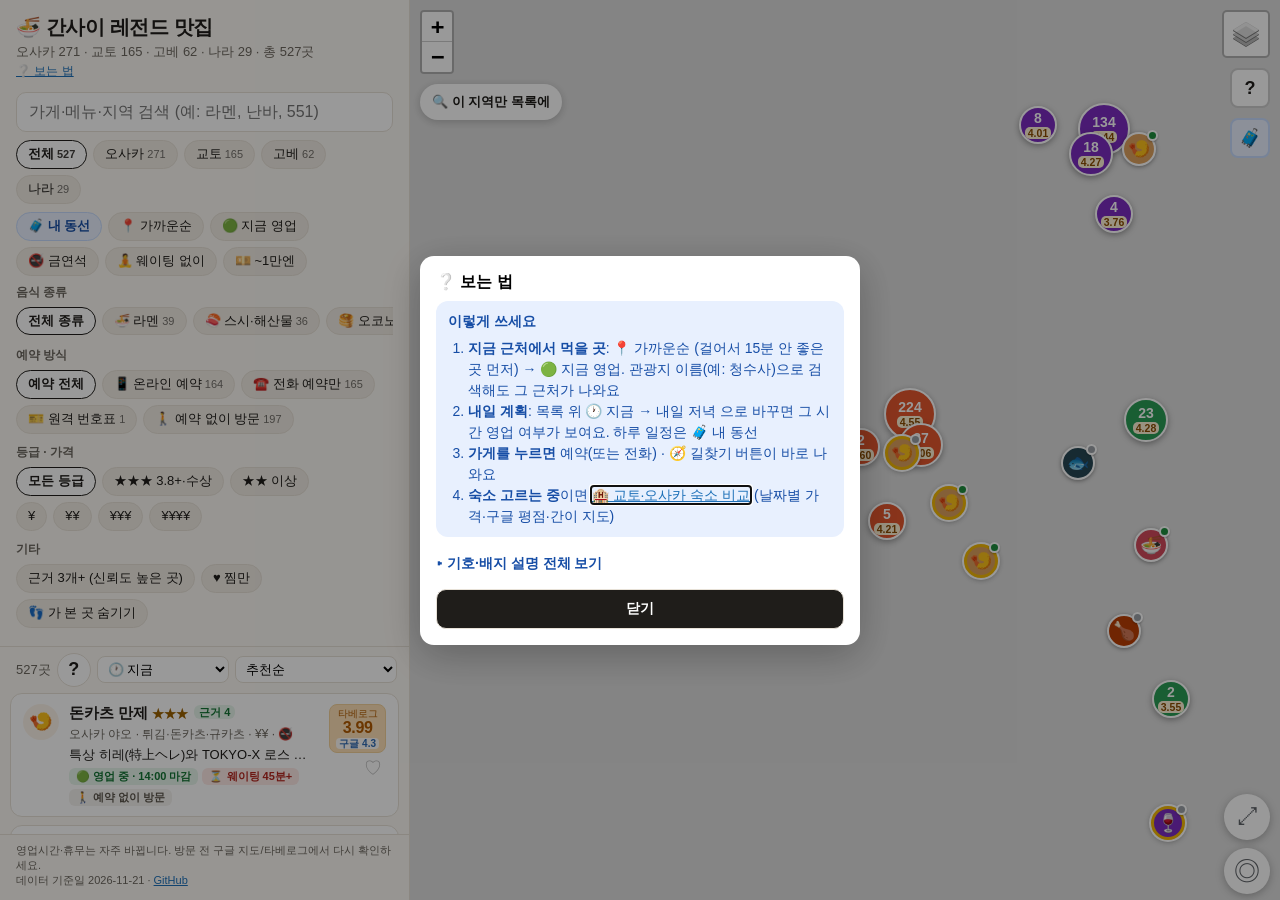
==== commit 73c6dec4: "Add hotel picker page: Kyoto 12/27 + Osaka 12/28-31 with area recommendations - hotels.html: schemat" ====
--- a/index.html
+++ b/index.html
@@ -128,6 +128,7 @@
         <li><b>지금 근처에서 먹을 곳</b>: 📍 가까운순 (걸어서 15분 안 좋은 곳 먼저) → 🟢 지금 영업. 관광지 이름(예: 청수사)으로 검색해도 그 근처가 나와요</li>
         <li><b>내일 계획</b>: 목록 위 🕐 지금 → 내일 저녁 으로 바꾸면 그 시간 영업 여부가 보여요. 하루 일정은 🧳 내 동선</li>
         <li><b>가게를 누르면</b> 예약(또는 전화) · 🧭 길찾기 버튼이 바로 나와요</li>
+        <li><b>숙소 고르는 중</b>이면 <a href="hotels.html">🏨 교토·오사카 숙소 비교</a> (날짜별 가격·구글 평점·간이 지도)</li>
       </ol>
     </div>
     <details class="legend"><summary>기호·배지 설명 전체 보기</summary>
--- a/assets/style.css
+++ b/assets/style.css
@@ -630,3 +630,9 @@
 .countbar .count { flex: none; white-space: nowrap; }
 .countbar .sort { flex: 1 1 0; }
 .countbar .sort.when { max-width: none; flex: 0.8 1 0; }
+.badge.dish { background: #fff0e0; color: #8a3b00; font-weight: 800; }
+.badge.dish-C { background: #f3f1ee; color: #6b665e; font-weight: 600; }
+.dishlinks { margin: 8px 0 2px; padding: 8px 10px; background: #fff7ec; border-radius: 10px; font-size: 14px; }
+.dishlinks small { color: var(--muted); }
+.ytline { font-size: 13px; margin: 4px 0; }
+@media (prefers-color-scheme: dark) { .badge.dish { background: #3a2410; color: #ffc98f; } .dishlinks { background: #2a2017; } }
